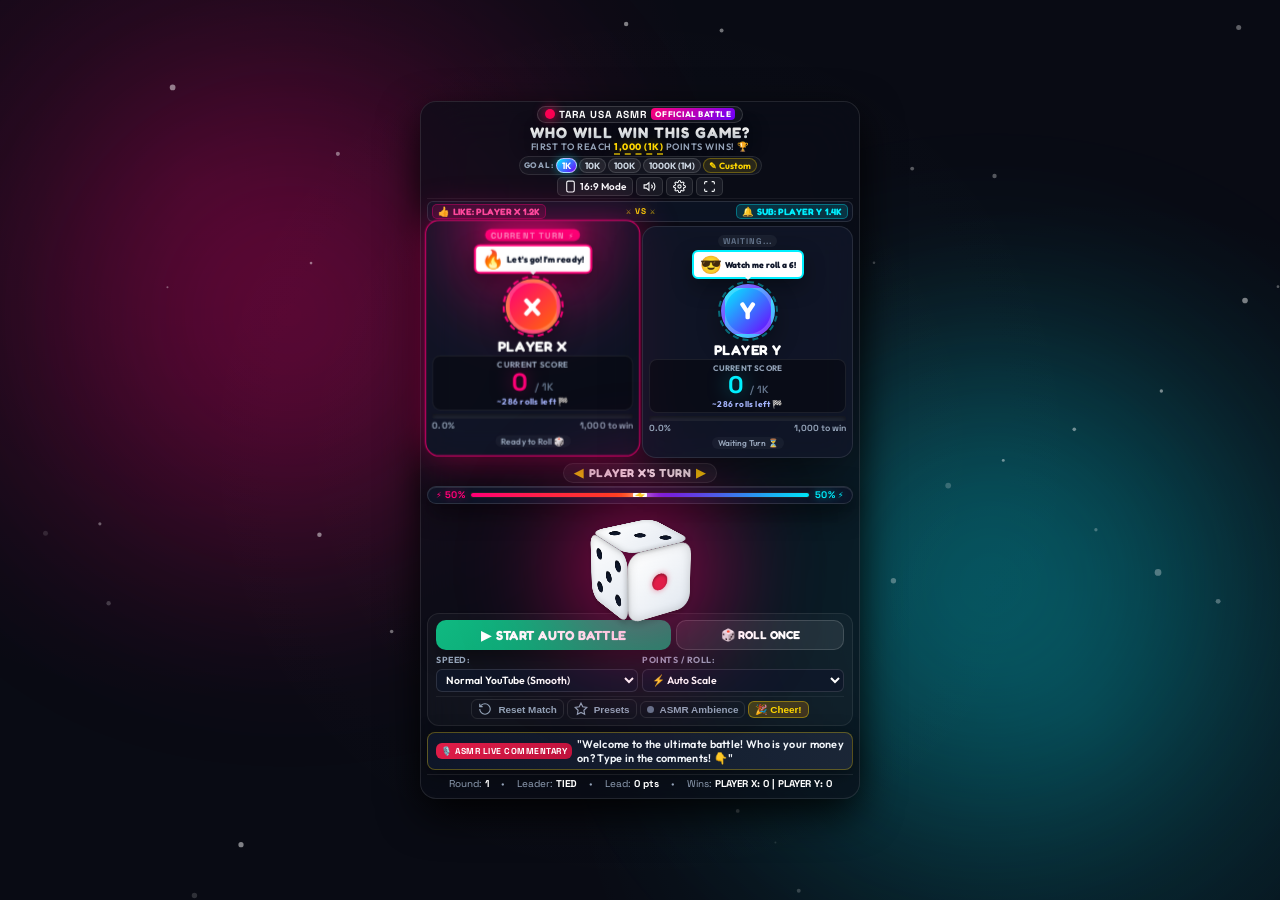
==== index.html @ 81ecf309 "Add customizable target score system: 1K, 10K, 100K, 1000K (1M) quick presets, custom input with k/m" ====
<!DOCTYPE html>
<html lang="en">
<head>
  <meta charset="UTF-8">
  <meta name="viewport" content="width=device-width, initial-scale=1.0">
  <title>Who Will Win This Game? | Tara USA ASMR Dice Battle</title>
  <link rel="preconnect" href="https://fonts.googleapis.com">
  <link rel="preconnect" href="https://fonts.gstatic.com" crossorigin>
  <link href="https://fonts.googleapis.com/css2?family=Fredoka:wght@600;700&family=Outfit:wght@400;600;800;900&family=Space+Grotesk:wght@500;700&display=swap" rel="stylesheet">
  <link rel="stylesheet" href="style.css?v=9">
</head>
<body>
  <!-- Ambient glow backdrop -->
  <div class="ambient-glow glow-x"></div>
  <div class="ambient-glow glow-y"></div>
  <div class="particle-canvas-container">
    <canvas id="particleCanvas"></canvas>
  </div>

  <div class="game-wrapper shorts-mode" id="gameWrapper">
    <!-- Top Bar: Channel Branding & Video Controls -->
    <header class="game-header">
      <div class="branding-badge" id="brandingBadge">
        <span class="pulse-dot"></span>
        <span class="badge-text" contenteditable="true" spellcheck="false" title="Click to edit channel name">TARA USA ASMR</span>
        <span class="badge-sub">OFFICIAL BATTLE</span>
      </div>

      <!-- Editable Game Title -->
      <div class="title-container">
        <h1 class="game-title" id="gameTitle" contenteditable="true" spellcheck="false" title="Click to edit title">
          WHO WILL WIN THIS GAME?
        </h1>
        <div class="title-sub">
          FIRST TO REACH <span id="targetDisplay" class="target-display-editable" title="Click to customize target score">1,000 (1K)</span> POINTS WINS! 🏆
        </div>

        <!-- Quick Goal Presets Bar (1K, 10K, 100K, 1000K, Custom) -->
        <div class="target-preset-strip" id="targetPresetStrip">
          <span class="preset-strip-label">GOAL:</span>
          <button type="button" class="target-chip active" data-target="1000">1K</button>
          <button type="button" class="target-chip" data-target="10000">10K</button>
          <button type="button" class="target-chip" data-target="100000">100K</button>
          <button type="button" class="target-chip" data-target="1000000">1000K (1M)</button>
          <button type="button" class="target-chip custom-chip" id="btnCustomTarget" title="Enter any custom target score">✎ Custom</button>
        </div>
      </div>

      <!-- Quick Action Toolbar (OBS / Recording friendly) -->
      <div class="top-actions">
        <button class="icon-btn" id="btnLayoutToggle" title="Toggle 16:9 Landscape / 9:16 Shorts Mode">
          <svg width="20" height="20" viewBox="0 0 24 24" fill="none" stroke="currentColor" stroke-width="2">
            <rect x="5" y="2" width="14" height="20" rx="3"></rect>
            <path d="M12 18h.01"></path>
          </svg>
          <span class="btn-text">16:9 Mode</span>
        </button>
        <button class="icon-btn" id="btnSoundToggle" title="Toggle Sound FX">
          <svg id="soundIcon" width="20" height="20" viewBox="0 0 24 24" fill="none" stroke="currentColor" stroke-width="2">
            <polygon points="11 5 6 9 2 9 2 15 6 15 11 19 11 5"></polygon>
            <path d="M19.07 4.93a10 10 0 0 1 0 14.14M15.54 8.46a5 5 0 0 1 0 7.07"></path>
          </svg>
        </button>
        <button class="icon-btn" id="btnSettings" title="Custom Settings">
          <svg width="20" height="20" viewBox="0 0 24 24" fill="none" stroke="currentColor" stroke-width="2">
            <circle cx="12" cy="12" r="3"></circle>
            <path d="M19.4 15a1.65 1.65 0 0 0 .33 1.82l.06.06a2 2 0 0 1 0 2.83 2 2 0 0 1-2.83 0l-.06-.06a1.65 1.65 0 0 0-1.82-.33 1.65 1.65 0 0 0-1 1.51V21a2 2 0 0 1-2 2 2 2 0 0 1-2-2v-.09A1.65 1.65 0 0 0 9 19.4a1.65 1.65 0 0 0-1.82.33l-.06.06a2 2 0 0 1-2.83 0 2 2 0 0 1 0-2.83l.06-.06a1.65 1.65 0 0 0 .33-1.82 1.65 1.65 0 0 0-1.51-1H3a2 2 0 0 1-2-2 2 2 0 0 1 2-2h.09A1.65 1.65 0 0 0 4.6 9a1.65 1.65 0 0 0-.33-1.82l-.06-.06a2 2 0 0 1 0-2.83 2 2 0 0 1 2.83 0l.06.06a1.65 1.65 0 0 0 1.82.33H9a1.65 1.65 0 0 0 1-1.51V3a2 2 0 0 1 2-2 2 2 0 0 1 2 2v.09a1.65 1.65 0 0 0 1 1.51 1.65 1.65 0 0 0 1.82-.33l.06-.06a2 2 0 0 1 2.83 0 2 2 0 0 1 0 2.83l-.06.06a1.65 1.65 0 0 0-.33 1.82V9a1.65 1.65 0 0 0 1.51 1H21a2 2 0 0 1 2 2 2 2 0 0 1-2 2h-.09a1.65 1.65 0 0 0-1.51 1z"></path>
          </svg>
        </button>
        <button class="icon-btn" id="btnFullscreen" title="Fullscreen for Clean Recording">
          <svg width="20" height="20" viewBox="0 0 24 24" fill="none" stroke="currentColor" stroke-width="2">
            <path d="M8 3H5a2 2 0 0 0-2 2v3m18 0V5a2 2 0 0 0-2-2h-3m0 18h3a2 2 0 0 0 2-2v-3M3 16v3a2 2 0 0 0 2 2h3"></path>
          </svg>
        </button>
      </div>
    </header>

    <!-- YouTube Viewer Vote & Engagement Banner -->
    <div class="youtube-engagement-banner">
      <div class="team-vote team-x-vote" id="voteBtnX" title="Cheer for Player X!">
        <span class="vote-icon">👍</span>
        <span class="vote-text">LIKE: <strong id="voteNameX">TEAM X</strong></span>
        <span class="vote-count" id="voteCountX">1.2K</span>
      </div>
      <div class="vote-divider">⚔️ VS ⚔️</div>
      <div class="team-vote team-y-vote" id="voteBtnY" title="Cheer for Player Y!">
        <span class="vote-icon">🔔</span>
        <span class="vote-text">SUB: <strong id="voteNameY">TEAM Y</strong></span>
        <span class="vote-count" id="voteCountY">1.4K</span>
      </div>
    </div>

    <!-- Floating Livestream Reaction Container -->
    <div class="floating-reactions-container" id="reactionsContainer"></div>

    <!-- Main Battle Arena -->
    <main class="arena-container">
      
      <!-- PLAYER X CARD -->
      <section class="player-card player-x active-turn" id="cardX">
        <div class="turn-spotlight"></div>
        <div class="leader-crown-badge" id="crownBadgeX">👑 IN LEAD</div>
        <div class="turn-tag" id="tagX">CURRENT TURN ⚡</div>

        <!-- Combo Streak & Rage Aura -->
        <div class="rage-aura" id="rageAuraX"></div>
        <div class="combo-badge" id="comboBadgeX">COMBO x2 🔥</div>
        <div class="combat-hit-popup" id="hitPopupX">💥 CRITICAL!</div>

        <!-- Animatic Reaction Speech Bubble -->
        <div class="speech-bubble bubble-x" id="bubbleX">
          <span class="bubble-emoji" id="bubbleEmojiX">🔥</span>
          <span class="bubble-text" id="bubbleTextX">Let's go! I'm ready!</span>
        </div>

        <!-- Avatar with Photo Upload -->
        <div class="avatar-wrapper">
          <div class="avatar-ring"></div>
          <img class="player-photo" id="photoX" src="" alt="Player X" />
          <div class="avatar-fallback" id="fallbackX">X</div>
          <label class="photo-upload-overlay" for="uploadInputX" title="Upload Custom Photo for Player X">
            <svg width="20" height="20" viewBox="0 0 24 24" fill="none" stroke="currentColor" stroke-width="2">
              <path d="M23 19a2 2 0 0 1-2 2H3a2 2 0 0 1-2-2V8a2 2 0 0 1 2-2h4l2-3h6l2 3h4a2 2 0 0 1 2 2z"></path>
              <circle cx="12" cy="13" r="4"></circle>
            </svg>
            <span>Photo</span>
          </label>
          <input type="file" id="uploadInputX" accept="image/*" class="sr-only">
        </div>

        <!-- Editable Player Name -->
        <div class="name-container">
          <h2 class="player-name" id="nameX" contenteditable="true" spellcheck="false" title="Click to rename Player X">
            PLAYER X
          </h2>
          <span class="edit-hint">✎ edit</span>
        </div>

        <!-- Scorecard Display -->
        <div class="score-display-box">
          <div class="score-label">CURRENT SCORE</div>
          <div class="score-number-wrap">
            <span class="score-val" id="scoreX">0</span>
            <span class="score-max">/ <span class="max-display">1000</span></span>
          </div>
          <div class="recent-gain" id="gainX">+0</div>
          <div class="rolls-est-badge" id="rollsEstX">~286 rolls to win 🏁</div>
        </div>

        <!-- Progress Bar toward 1000 -->
        <div class="progress-container">
          <div class="progress-bar-track">
            <div class="progress-bar-fill fill-x" id="progressFillX" style="width: 0%"></div>
          </div>
          <div class="progress-meta">
            <span id="percentX">0.0%</span>
            <span id="remainX">1000 to win</span>
          </div>
        </div>

        <div class="player-status-badge" id="statusBadgeX">Ready to Roll 🎲</div>
      </section>

      <!-- CENTER ARENA: 3D DICE & AUTO CONTROLS -->
      <section class="center-arena">
        <!-- VS Banner -->
        <div class="vs-badge">
          <span class="vs-text">VS</span>
        </div>

        <!-- Turn Announcer -->
        <div class="turn-announcer" id="turnAnnouncer">
          <span class="turn-arrow left">◀</span>
          <span class="turn-text" id="turnText">PLAYER X'S TURN</span>
          <span class="turn-arrow right">▶</span>
        </div>

        <!-- ENERGY BEAM CLASH (DRAGON BALL STYLE TUG OF WAR) -->
        <div class="beam-clash-container" id="beamClashContainer" title="Energy Beam Clash: Dominance shifts with score lead!">
          <div class="beam-player-label label-x" id="beamLabelX">⚡ 50%</div>
          <div class="beam-track">
            <div class="beam-fill beam-fill-x" id="beamFillX" style="width: 50%"></div>
            <div class="beam-spark-clash" id="beamSparkClash" style="left: 50%">
              <span class="clash-icon">⚡</span>
            </div>
            <div class="beam-fill beam-fill-y" id="beamFillY" style="width: 50%"></div>
          </div>
          <div class="beam-player-label label-y" id="beamLabelY">50% ⚡</div>
        </div>

        <!-- Mystery Battle Event Banner -->
        <div class="battle-event-alert" id="battleEventAlert">
          <span class="event-icon" id="eventIcon">⚡</span>
          <span class="event-text" id="eventText">BATTLE EVENT READY!</span>
        </div>

        <!-- Laser Blast Combat Projectile -->
        <div class="attack-laser-projectile" id="attackLaser"></div>

        <!-- 3D DICE SCENE -->
        <div class="dice-stage">
          <div class="dice-glow" id="diceGlow"></div>
          <div class="dice-platform"></div>
          <div class="landing-shockwave" id="landingShockwave"></div>
          
          <div class="dice-scene" id="diceScene">
            <div class="dice-cube" id="diceCube">
              <!-- Face 1 -->
              <div class="dice-face face-1">
                <span class="pip pip-center"></span>
              </div>
              <!-- Face 2 -->
              <div class="dice-face face-2">
                <span class="pip pip-top-left"></span>
                <span class="pip pip-bottom-right"></span>
              </div>
              <!-- Face 3 -->
              <div class="dice-face face-3">
                <span class="pip pip-top-left"></span>
                <span class="pip pip-center"></span>
                <span class="pip pip-bottom-right"></span>
              </div>
              <!-- Face 4 -->
              <div class="dice-face face-4">
                <span class="pip pip-top-left"></span>
                <span class="pip pip-top-right"></span>
                <span class="pip pip-bottom-left"></span>
                <span class="pip pip-bottom-right"></span>
              </div>
              <!-- Face 5 -->
              <div class="dice-face face-5">
                <span class="pip pip-top-left"></span>
                <span class="pip pip-top-right"></span>
                <span class="pip pip-center"></span>
                <span class="pip pip-bottom-left"></span>
                <span class="pip pip-bottom-right"></span>
              </div>
              <!-- Face 6 -->
              <div class="dice-face face-6">
                <span class="pip pip-top-left"></span>
                <span class="pip pip-top-right"></span>
                <span class="pip pip-mid-left"></span>
                <span class="pip pip-mid-right"></span>
                <span class="pip pip-bottom-left"></span>
                <span class="pip pip-bottom-right"></span>
              </div>
            </div>
          </div>

          <!-- Roll Result Popup Badge -->
          <div class="roll-result-badge" id="rollResultBadge">
            <span class="badge-prefix">ROLLED</span>
            <span class="badge-num" id="badgeNum">6</span>
          </div>
        </div>

        <!-- Battle Controls for Auto Rotate & YouTube Streaming -->
        <div class="controls-panel">
          <div class="primary-controls">
            <button class="cta-btn btn-auto" id="btnAutoPlay">
              <span class="btn-icon" id="playIcon">▶</span>
              <span class="btn-label" id="playLabel">START AUTO BATTLE</span>
            </button>
            <button class="secondary-btn" id="btnRollOnce" title="Roll Dice Once Manually">
              🎲 ROLL ONCE
            </button>
          </div>

          <!-- Speed & Dice Mode Selector -->
          <div class="control-row">
            <div class="speed-control">
              <label for="speedSelect">Speed:</label>
              <select id="speedSelect" class="styled-select">
                <option value="1600">Relaxed ASMR (Slow)</option>
                <option value="900" selected>Normal YouTube (Smooth)</option>
                <option value="450">Fast Race (Quick)</option>
                <option value="150">Ultra Fast (Speedrun)</option>
              </select>
            </div>

            <div class="dice-mode-control">
              <label for="diceMultiplier">Points / Roll:</label>
              <select id="diceMultiplier" class="styled-select" title="Multiplier applied to each dice roll">
                <option value="auto" selected>⚡ Auto Scale</option>
                <option value="1">1x (1 to 6 pts)</option>
                <option value="10">10x (10 to 60 pts)</option>
                <option value="100">100x (100 to 600 pts)</option>
                <option value="1000">1,000x (1K to 6K pts)</option>
              </select>
            </div>
          </div>

          <!-- Quick Action Buttons -->
          <div class="action-buttons-row">
            <button class="mini-btn" id="btnResetGame" title="Reset current scores with confirmation">
              <svg width="14" height="14" viewBox="0 0 24 24" fill="none" stroke="currentColor" stroke-width="2">
                <path d="M3 12a9 9 0 1 0 9-9 9.75 9.75 0 0 0-6.74 2.74L3 8"></path>
                <path d="M3 3v5h5"></path>
              </svg>
              Reset Match
            </button>
            <button class="mini-btn" id="btnPresetAvatars">
              <svg width="14" height="14" viewBox="0 0 24 24" fill="none" stroke="currentColor" stroke-width="2">
                <path d="M12 2l3.09 6.26L22 9.27l-5 4.87 1.18 6.88L12 17.77l-6.18 3.25L7 14.14 2 9.27l6.91-1.01L12 2z"></path>
              </svg>
              Presets
            </button>
            <button class="mini-btn" id="btnAsmrAudio">
              <span id="asmrStateDot" class="mini-dot"></span>
              ASMR Ambience
            </button>
            <button class="mini-btn cheer-btn" id="btnCheer" title="Send Crowd Cheer Animation">
              🎉 Cheer!
            </button>
          </div>
        </div>

      </section>

      <!-- PLAYER Y CARD -->
      <section class="player-card player-y" id="cardY">
        <div class="turn-spotlight"></div>
        <div class="leader-crown-badge" id="crownBadgeY">👑 IN LEAD</div>
        <div class="turn-tag" id="tagY">WAITING...</div>

        <!-- Combo Streak & Rage Aura -->
        <div class="rage-aura" id="rageAuraY"></div>
        <div class="combo-badge" id="comboBadgeY">COMBO x2 🔥</div>
        <div class="combat-hit-popup" id="hitPopupY">💥 CRITICAL!</div>

        <!-- Animatic Reaction Speech Bubble -->
        <div class="speech-bubble bubble-y" id="bubbleY">
          <span class="bubble-emoji" id="bubbleEmojiY">😎</span>
          <span class="bubble-text" id="bubbleTextY">Watch me roll a 6!</span>
        </div>

        <!-- Avatar with Photo Upload -->
        <div class="avatar-wrapper">
          <div class="avatar-ring"></div>
          <img class="player-photo" id="photoY" src="" alt="Player Y" />
          <div class="avatar-fallback" id="fallbackY">Y</div>
          <label class="photo-upload-overlay" for="uploadInputY" title="Upload Custom Photo for Player Y">
            <svg width="20" height="20" viewBox="0 0 24 24" fill="none" stroke="currentColor" stroke-width="2">
              <path d="M23 19a2 2 0 0 1-2 2H3a2 2 0 0 1-2-2V8a2 2 0 0 1 2-2h4l2-3h6l2 3h4a2 2 0 0 1 2 2z"></path>
              <circle cx="12" cy="13" r="4"></circle>
            </svg>
            <span>Photo</span>
          </label>
          <input type="file" id="uploadInputY" accept="image/*" class="sr-only">
        </div>

        <!-- Editable Player Name -->
        <div class="name-container">
          <h2 class="player-name" id="nameY" contenteditable="true" spellcheck="false" title="Click to rename Player Y">
            PLAYER Y
          </h2>
          <span class="edit-hint">✎ edit</span>
        </div>

        <!-- Scorecard Display -->
        <div class="score-display-box">
          <div class="score-label">CURRENT SCORE</div>
          <div class="score-number-wrap">
            <span class="score-val" id="scoreY">0</span>
            <span class="score-max">/ <span class="max-display">1000</span></span>
          </div>
          <div class="recent-gain" id="gainY">+0</div>
          <div class="rolls-est-badge" id="rollsEstY">~286 rolls to win 🏁</div>
        </div>

        <!-- Progress Bar toward 1000 -->
        <div class="progress-container">
          <div class="progress-bar-track">
            <div class="progress-bar-fill fill-y" id="progressFillY" style="width: 0%"></div>
          </div>
          <div class="progress-meta">
            <span id="percentY">0.0%</span>
            <span id="remainY">1000 to win</span>
          </div>
        </div>

        <div class="player-status-badge" id="statusBadgeY">Waiting Turn ⏳</div>
      </section>

    </main>

    <!-- Live Funny Commentary Ticker -->
    <div class="commentary-ticker-bar" id="commentaryBar">
      <div class="ticker-badge">🎙️ ASMR LIVE COMMENTARY</div>
      <div class="ticker-content" id="commentaryText">
        "Welcome to the ultimate battle! Who is your money on? Type in the comments! 👇"
      </div>
    </div>

    <!-- Bottom Streamer Bar -->
    <footer class="game-footer">
      <div class="footer-stats">
        <span>Round: <strong id="roundCounter">1</strong></span>
        <span>•</span>
        <span>Leader: <strong id="leaderDisplay">Tied</strong></span>
        <span>•</span>
        <span>Lead: <strong id="leadGapDisplay">0 pts</strong></span>
        <span>•</span>
        <span>Wins: <strong id="winsDisplay">X: 0 | Y: 0</strong></span>
      </div>
      <div class="footer-hint">
        Tip: Click any title, name, or photo to customize live for your video!
      </div>
    </footer>
  </div>

  <!-- RESET CONFIRMATION MODAL -->
  <div class="modal-backdrop" id="resetConfirmModal">
    <div class="modal-card confirm-reset-card">
      <div class="modal-header">
        <h3>⚠️ Reset Current Match?</h3>
        <button class="close-x" id="btnCloseResetConfirm">&times;</button>
      </div>
      <p class="modal-intro">Are you sure you want to reset the battle? Current scores and rounds will be cleared to 0.</p>
      <div class="confirm-actions-row">
        <button class="cta-btn btn-danger-action" id="btnConfirmReset">
          🔄 Yes, Reset Match
        </button>
        <button class="secondary-btn" id="btnCancelReset">
          Cancel
        </button>
      </div>
    </div>
  </div>

  <!-- VICTORY CELEBRATION MODAL -->
  <div class="modal-backdrop" id="winModal">
    <div class="modal-card victory-card">
      <div class="crown-icon">👑</div>
      <div class="winner-label">VICTORY CHAMPION!</div>
      <div class="winner-avatar-wrap">
        <img id="winnerPhoto" class="winner-photo" src="" alt="Winner">
        <div id="winnerFallback" class="winner-fallback">W</div>
      </div>
      <h2 class="winner-name" id="winnerName">PLAYER X</h2>
      <p class="winner-desc" id="winnerDesc">Reached 1000 points first and dominated the dice battle!</p>
      
      <div class="winner-stats-grid">
        <div class="stat-pill">
          <span class="stat-label">Final Score</span>
          <span class="stat-val" id="winnerFinalScore">1002</span>
        </div>
        <div class="stat-pill">
          <span class="stat-label">Total Rolls</span>
          <span class="stat-val" id="winnerTotalRolls">182</span>
        </div>
        <div class="stat-pill">
          <span class="stat-label">Margin of Victory</span>
          <span class="stat-val" id="winnerMargin">+45</span>
        </div>
      </div>

      <div class="winner-actions">
        <button class="cta-btn rematch-btn" id="btnRematch">
          🔄 PLAY AGAIN / REMATCH
        </button>
        <button class="secondary-btn" id="btnCloseWinModal">
          Close
        </button>
      </div>
    </div>
  </div>

  <!-- SETTINGS MODAL -->
  <div class="modal-backdrop" id="settingsModal">
    <div class="modal-card settings-card">
      <div class="modal-header">
        <h3>⚙ Game & Battle Settings</h3>
        <button class="close-x" id="btnCloseSettings">&times;</button>
      </div>

      <div class="settings-form">
        <div class="form-group">
          <label for="cfgTargetScore">Target Score Goal (Points to Win):</label>
          <div class="target-quick-btn-group">
            <button type="button" class="cfg-target-quick-btn" data-val="1000">1,000 (1K)</button>
            <button type="button" class="cfg-target-quick-btn" data-val="10000">10,000 (10K)</button>
            <button type="button" class="cfg-target-quick-btn" data-val="100000">100,000 (100K)</button>
            <button type="button" class="cfg-target-quick-btn" data-val="1000000">1,000,000 (1M)</button>
          </div>
          <input type="number" id="cfgTargetScore" value="1000" min="10" max="10000000" step="50" class="styled-input" placeholder="Enter target score (e.g. 10000, 100000, 1000000)...">
        </div>

        <div class="form-group">
          <label for="cfgChannelName">YouTube Channel Branding:</label>
          <input type="text" id="cfgChannelName" value="TARA USA ASMR" class="styled-input">
        </div>

        <div class="form-group">
          <label for="cfgGameTitle">Game Title:</label>
          <input type="text" id="cfgGameTitle" value="WHO WILL WIN THIS GAME?" class="styled-input">
        </div>

        <div class="form-row">
          <div class="form-group">
            <label for="cfgNameX">Player X Name:</label>
            <input type="text" id="cfgNameX" value="PLAYER X" class="styled-input">
          </div>
          <div class="form-group">
            <label for="cfgNameY">Player Y Name:</label>
            <input type="text" id="cfgNameY" value="PLAYER Y" class="styled-input">
          </div>
        </div>

        <div class="theme-select-group">
          <label>Theme Style:</label>
          <div class="theme-buttons">
            <button class="theme-chip active" data-theme="neon">Cyber Neon</button>
            <button class="theme-chip" data-theme="gold">Luxury Gold</button>
            <button class="theme-chip" data-theme="midnight">Midnight ASMR</button>
            <button class="theme-chip" data-theme="cotton">Pastel Glow</button>
          </div>
        </div>

        <button class="cta-btn save-settings-btn" id="btnSaveSettings">
          Apply Settings
        </button>
      </div>
    </div>
  </div>

  <!-- PRESET AVATARS MODAL -->
  <div class="modal-backdrop" id="presetsModal">
    <div class="modal-card presets-card">
      <div class="modal-header">
        <h3>🎨 Select Fun Battle Presets</h3>
        <button class="close-x" id="btnClosePresets">&times;</button>
      </div>
      <p class="presets-intro">Instant popular battle pairs for YouTube videos and ASMR streams:</p>
      <div class="preset-grid" id="presetGrid">
        <!-- Injected via JavaScript -->
      </div>
    </div>
  </div>

  <script src="script.js?v=9"></script>
</body>
</html>
---- style.css ----
/* ==========================================================================
   TARA USA ASMR - WHO WILL WIN THIS GAME? (X VS Y DICE BATTLE)
   Ultra-Premium UI/UX Design System
   ========================================================================== */

:root {
  /* Default: Cyber Neon Theme */
  --bg-primary: #090b14;
  --bg-card: rgba(18, 24, 43, 0.75);
  --bg-card-border: rgba(255, 255, 255, 0.1);
  --bg-glass: rgba(255, 255, 255, 0.04);
  
  --color-x: #ff0077;
  --color-x-glow: rgba(255, 0, 119, 0.5);
  --color-x-grad: linear-gradient(135deg, #ff0077, #ff6b08);
  
  --color-y: #00f0ff;
  --color-y-glow: rgba(0, 240, 255, 0.5);
  --color-y-grad: linear-gradient(135deg, #00f0ff, #7000ff);
  
  --color-accent: #ffd700;
  --text-main: #f8fafc;
  --text-muted: #94a3b8;
  --text-dim: #64748b;
  
  --dice-size: 100px;
  --dice-half: 50px;
  --dice-bg: linear-gradient(145deg, #ffffff, #e2e8f0);
  --dice-pip: #0f172a;
  
  --font-display: 'Fredoka', 'Outfit', sans-serif;
  --font-body: 'Outfit', sans-serif;
  --font-mono: 'Space Grotesk', monospace;
  
  --shadow-lg: 0 20px 40px -15px rgba(0, 0, 0, 0.6);
  --shadow-glow-x: 0 0 40px rgba(255, 0, 119, 0.45);
  --shadow-glow-y: 0 0 40px rgba(0, 240, 255, 0.45);
  --transition-smooth: cubic-bezier(0.16, 1, 0.3, 1);
}

/* Theme: Luxury Gold */
body[data-theme="gold"] {
  --bg-primary: #0b0c10;
  --bg-card: rgba(26, 26, 36, 0.8);
  --color-x: #e5a93c;
  --color-x-glow: rgba(229, 169, 60, 0.5);
  --color-x-grad: linear-gradient(135deg, #e5a93c, #ff416c);
  --color-y: #38ef7d;
  --color-y-glow: rgba(56, 239, 125, 0.5);
  --color-y-grad: linear-gradient(135deg, #11998e, #38ef7d);
}

/* Theme: Midnight ASMR */
body[data-theme="midnight"] {
  --bg-primary: #05060a;
  --bg-card: rgba(15, 20, 32, 0.85);
  --color-x: #a855f7;
  --color-x-glow: rgba(168, 85, 247, 0.5);
  --color-x-grad: linear-gradient(135deg, #a855f7, #ec4899);
  --color-y: #3b82f6;
  --color-y-glow: rgba(59, 130, 246, 0.5);
  --color-y-grad: linear-gradient(135deg, #3b82f6, #06b6d4);
}

/* Theme: Pastel Glow */
body[data-theme="cotton"] {
  --bg-primary: #12101e;
  --bg-card: rgba(30, 26, 48, 0.8);
  --color-x: #ff758c;
  --color-x-glow: rgba(255, 117, 140, 0.5);
  --color-x-grad: linear-gradient(135deg, #ff758c, #ff7eb3);
  --color-y: #4facfe;
  --color-y-glow: rgba(79, 172, 254, 0.5);
  --color-y-grad: linear-gradient(135deg, #00f2fe, #4facfe);
}

/* Base Reset */
*, *::before, *::after {
  box-sizing: border-box;
  margin: 0;
  padding: 0;
  -webkit-font-smoothing: antialiased;
}

body {
  font-family: var(--font-body);
  background-color: var(--bg-primary);
  color: var(--text-main);
  min-height: 100vh;
  display: flex;
  align-items: center;
  justify-content: center;
  overflow-x: hidden;
  position: relative;
  background-image: 
    radial-gradient(circle at 15% 20%, rgba(255, 0, 119, 0.12) 0%, transparent 40%),
    radial-gradient(circle at 85% 80%, rgba(0, 240, 255, 0.12) 0%, transparent 40%),
    radial-gradient(circle at 50% 50%, rgba(255, 255, 255, 0.02) 0%, transparent 60%);
}

.sr-only {
  position: absolute;
  width: 1px;
  height: 1px;
  padding: 0;
  margin: -1px;
  overflow: hidden;
  clip: rect(0, 0, 0, 0);
  border: 0;
}

/* Ambient Backdrops */
.ambient-glow {
  position: fixed;
  border-radius: 50%;
  filter: blur(120px);
  pointer-events: none;
  z-index: 0;
  opacity: 0.6;
  transition: all 0.8s ease;
}

.glow-x {
  top: 10%;
  left: 5%;
  width: 450px;
  height: 450px;
  background: var(--color-x-glow);
}

.glow-y {
  bottom: 10%;
  right: 5%;
  width: 450px;
  height: 450px;
  background: var(--color-y-glow);
}

.particle-canvas-container {
  position: fixed;
  inset: 0;
  pointer-events: none;
  z-index: 1;
}

#particleCanvas {
  width: 100%;
  height: 100%;
}

/* Game Wrapper */
.game-wrapper {
  position: relative;
  z-index: 2;
  width: 100%;
  max-width: 1380px;
  min-height: 94vh;
  margin: 20px auto;
  padding: 24px 32px;
  display: flex;
  flex-direction: column;
  justify-content: space-between;
  background: rgba(10, 13, 24, 0.7);
  backdrop-filter: blur(24px);
  -webkit-backdrop-filter: blur(24px);
  border: 1px solid var(--bg-card-border);
  border-radius: 32px;
  box-shadow: 0 30px 60px -12px rgba(0, 0, 0, 0.8),
              inset 0 1px 0 rgba(255, 255, 255, 0.1);
  transition: max-width 0.5s var(--transition-smooth);
}

/* ==========================================================================
   MOBILE & SHORTS ULTRA-COMPACT UI (Fits 100% On Screen Without Scroll)
   ========================================================================== */
.game-wrapper.shorts-mode {
  max-width: 440px;
  width: 100%;
  min-height: auto;
  margin: 0 auto;
  padding: 4px 6px;
  border-radius: 16px;
  box-shadow: 0 15px 40px rgba(0, 0, 0, 0.9);
}

/* Header in Compact Mode */
.game-wrapper.shorts-mode .game-header {
  flex-direction: column;
  padding-bottom: 2px;
  gap: 2px;
  border-bottom: 1px solid rgba(255, 255, 255, 0.06);
}

.game-wrapper.shorts-mode .branding-badge {
  padding: 1px 7px;
  gap: 4px;
}

.game-wrapper.shorts-mode .badge-text {
  font-size: 0.64rem;
}

.game-wrapper.shorts-mode .badge-sub {
  font-size: 0.5rem;
  padding: 1px 4px;
}

.game-wrapper.shorts-mode .game-title {
  font-size: 0.95rem;
  line-height: 1.1;
  margin: 0;
}

.game-wrapper.shorts-mode .title-sub {
  font-size: 0.58rem;
  margin-top: 0px;
}

.game-wrapper.shorts-mode .target-preset-strip {
  gap: 2px;
  margin-top: 2px;
  padding: 1px 4px;
}

.game-wrapper.shorts-mode .preset-strip-label {
  font-size: 0.5rem;
}

.game-wrapper.shorts-mode .target-chip {
  font-size: 0.56rem;
  padding: 1px 5px;
}

.game-wrapper.shorts-mode .top-actions {
  width: 100%;
  justify-content: center;
  gap: 3px;
}

.game-wrapper.shorts-mode .icon-btn {
  padding: 2px 6px;
  font-size: 0.62rem;
  border-radius: 5px;
  gap: 3px;
}

.game-wrapper.shorts-mode .icon-btn svg {
  width: 13px;
  height: 13px;
}

/* YouTube Engagement Vote Banner in Compact Mode */
.game-wrapper.shorts-mode .youtube-engagement-banner {
  padding: 2px 4px;
  margin: 2px 0;
  border-radius: 6px;
  gap: 3px;
  flex-direction: row;
}

.game-wrapper.shorts-mode .team-vote {
  padding: 1px 5px;
  font-size: 0.58rem;
  border-radius: 5px;
  gap: 3px;
}

.game-wrapper.shorts-mode .vote-divider {
  font-size: 0.52rem;
}

/* Arena & Split Cards in Compact Mode */
.game-wrapper.shorts-mode .arena-container {
  display: grid;
  grid-template-columns: 1fr 1fr;
  grid-template-areas: 
    "cardX cardY"
    "center center";
  gap: 4px;
  margin: 2px 0;
}

.game-wrapper.shorts-mode .player-x {
  grid-area: cardX;
}

.game-wrapper.shorts-mode .player-y {
  grid-area: cardY;
}

.game-wrapper.shorts-mode .center-arena {
  grid-area: center;
  padding: 1px 0;
}

/* Compact Player Cards */
.game-wrapper.shorts-mode .player-card {
  padding: 8px 6px;
  border-radius: 14px;
  position: relative;
}

.game-wrapper.shorts-mode .leader-crown-badge {
  position: absolute;
  top: 3px;
  right: 5px;
  font-family: var(--font-display);
  font-size: 0.55rem;
  font-weight: 900;
  letter-spacing: 0.2px;
  padding: 1px 6px;
  border-radius: 6px;
  background: linear-gradient(135deg, #ffd700, #ff8800);
  color: #000;
  box-shadow: 0 0 10px rgba(255, 215, 0, 0.7);
  display: none;
  z-index: 5;
}

.game-wrapper.shorts-mode .leader-crown-badge.show {
  display: inline-flex;
  animation: crownPulse 1.8s infinite alternate ease-in-out;
}

.game-wrapper.shorts-mode .speech-bubble {
  font-size: 0.55rem;
  padding: 2px 6px;
  margin-bottom: 3px;
  border-radius: 6px;
  gap: 3px;
}

.game-wrapper.shorts-mode .speech-bubble::after {
  border-width: 3px;
  bottom: -3px;
}

.game-wrapper.shorts-mode .turn-tag {
  font-size: 0.52rem;
  padding: 1px 5px;
  margin-bottom: 3px;
}

/* Prominent 54px Avatar so photos & faces are clearly visible */
.game-wrapper.shorts-mode .avatar-wrapper {
  width: 54px;
  height: 54px;
  margin: 2px auto 4px;
}

.game-wrapper.shorts-mode .avatar-ring {
  inset: -3px;
  border-width: 2px;
}

.game-wrapper.shorts-mode .avatar-fallback {
  font-size: 1.5rem;
}

.game-wrapper.shorts-mode .photo-upload-overlay {
  font-size: 0.52rem;
  gap: 2px;
}

.game-wrapper.shorts-mode .name-container {
  margin-bottom: 2px;
}

.game-wrapper.shorts-mode .player-name {
  font-size: 0.88rem;
  padding: 0;
  line-height: 1.1;
}

.game-wrapper.shorts-mode .edit-hint {
  display: none;
}

.game-wrapper.shorts-mode .score-display-box {
  padding: 3px 5px;
  border-radius: 8px;
  margin-bottom: 3px;
}

.game-wrapper.shorts-mode .score-label {
  font-size: 0.5rem;
  margin-bottom: 0px;
  letter-spacing: 0.2px;
}

.game-wrapper.shorts-mode .score-val {
  font-size: 1.5rem;
  line-height: 1;
}

.game-wrapper.shorts-mode .score-max {
  font-size: 0.65rem;
}

.game-wrapper.shorts-mode .recent-gain {
  font-size: 0.72rem;
  top: 2px;
  right: 5px;
}

.game-wrapper.shorts-mode .rolls-est-badge {
  font-size: 0.52rem;
  font-weight: 700;
  color: #a5b4fc;
  margin-top: 2px;
  letter-spacing: 0.2px;
}

.game-wrapper.shorts-mode .progress-container {
  margin-bottom: 2px;
}

.game-wrapper.shorts-mode .progress-bar-track {
  height: 5px;
  border-radius: 3px;
}

.game-wrapper.shorts-mode .progress-meta {
  font-size: 0.55rem;
  margin-top: 1px;
}

.game-wrapper.shorts-mode .combo-badge {
  font-size: 0.52rem;
  padding: 1px 4px;
  top: 3px;
  left: 3px;
}

.game-wrapper.shorts-mode .combat-hit-popup {
  font-size: 0.92rem;
}

.game-wrapper.shorts-mode .player-status-badge {
  display: inline-block;
  font-size: 0.52rem;
  padding: 1px 6px;
  border-radius: 6px;
  margin-top: 1px;
}

/* Center Arena: Zero Empty Space & Raised 3D Dice Stage */
.game-wrapper.shorts-mode .vs-badge {
  display: none !important;
}

.game-wrapper.shorts-mode .turn-announcer {
  font-size: 0.72rem;
  padding: 2px 10px;
  margin: 0 0 2px;
  gap: 5px;
}

.game-wrapper.shorts-mode .beam-clash-container {
  padding: 2px 8px;
  margin: 1px 0 3px;
  border-radius: 10px;
  gap: 5px;
  max-width: 100%;
}

.game-wrapper.shorts-mode .beam-player-label {
  font-size: 0.6rem;
}

.game-wrapper.shorts-mode .beam-track {
  height: 6px;
}

.game-wrapper.shorts-mode .beam-spark-clash {
  width: 14px;
  height: 14px;
}

.game-wrapper.shorts-mode .battle-event-alert {
  font-size: 0.62rem;
  padding: 2px 8px;
  margin-bottom: 2px;
}

/* 3D Dice Stage: Lifted Higher Up with Landing Shockwave */
.game-wrapper.shorts-mode .dice-stage {
  width: 110px;
  height: 82px;
  margin: 1px auto 3px;
}

.game-wrapper.shorts-mode .dice-scene {
  transform: scale(0.72);
  transform-origin: center center;
}

.game-wrapper.shorts-mode .dice-platform {
  bottom: 0px;
  width: 80px;
  height: 12px;
}

.game-wrapper.shorts-mode .roll-result-badge {
  top: -2px;
  padding: 2px 8px;
  gap: 4px;
}

.game-wrapper.shorts-mode .badge-prefix {
  font-size: 0.56rem;
}

.game-wrapper.shorts-mode .badge-num {
  font-size: 0.95rem;
}

/* Controls Panel in Compact Mode */
.game-wrapper.shorts-mode .controls-panel {
  padding: 6px 8px;
  border-radius: 12px;
  gap: 4px;
  max-width: 100%;
}

.game-wrapper.shorts-mode .primary-controls {
  gap: 5px;
}

.game-wrapper.shorts-mode .cta-btn {
  font-size: 0.82rem;
  padding: 7px 10px;
  border-radius: 10px;
  gap: 5px;
}

.game-wrapper.shorts-mode .secondary-btn {
  font-size: 0.72rem;
  padding: 6px 8px;
  border-radius: 10px;
  gap: 4px;
}

.game-wrapper.shorts-mode .control-row {
  gap: 4px;
}

.game-wrapper.shorts-mode .speed-control label,
.game-wrapper.shorts-mode .dice-mode-control label {
  font-size: 0.55rem;
}

.game-wrapper.shorts-mode .styled-select {
  padding: 3px 5px;
  font-size: 0.65rem;
  border-radius: 6px;
}

.game-wrapper.shorts-mode .dice-range-pill {
  padding: 3px 5px;
  border-radius: 6px;
}

.game-wrapper.shorts-mode .dice-range-badge {
  font-size: 0.65rem;
}

.game-wrapper.shorts-mode .action-buttons-row {
  gap: 3px;
  padding-top: 2px;
  flex-wrap: wrap;
  justify-content: center;
}

.game-wrapper.shorts-mode .mini-btn {
  font-size: 0.62rem;
  padding: 2px 6px;
  border-radius: 6px;
}

/* Commentary & Footer: Fully Visible Without Cutoff */
.game-wrapper.shorts-mode .commentary-ticker-bar {
  padding: 4px 8px;
  margin: 3px 0 4px;
  border-radius: 8px;
  gap: 5px;
}

.game-wrapper.shorts-mode .ticker-badge {
  font-size: 0.54rem;
  padding: 2px 5px;
}

.game-wrapper.shorts-mode .ticker-content {
  font-size: 0.68rem;
  line-height: 1.3;
}

.game-wrapper.shorts-mode .game-footer {
  padding-top: 2px;
  padding-bottom: 4px;
  font-size: 0.62rem;
  gap: 2px;
  flex-direction: column;
  text-align: center;
}

.game-wrapper.shorts-mode .footer-hint {
  display: none;
}

/* ==========================================================================
   HEADER
   ========================================================================== */
.game-header {
  display: flex;
  align-items: center;
  justify-content: space-between;
  padding-bottom: 20px;
  border-bottom: 1px solid rgba(255, 255, 255, 0.08);
  gap: 16px;
}

/* YouTube Channel Badge */
.branding-badge {
  display: inline-flex;
  align-items: center;
  gap: 10px;
  padding: 8px 18px;
  background: rgba(255, 255, 255, 0.05);
  border: 1px solid rgba(255, 255, 255, 0.15);
  border-radius: 999px;
  cursor: pointer;
  transition: all 0.3s ease;
}

.branding-badge:hover {
  background: rgba(255, 255, 255, 0.1);
  border-color: rgba(255, 255, 255, 0.3);
  transform: translateY(-1px);
}

.pulse-dot {
  width: 10px;
  height: 10px;
  background: #ff0055;
  border-radius: 50%;
  box-shadow: 0 0 12px #ff0055;
  animation: pulse 1.6s infinite ease-in-out;
}

@keyframes pulse {
  0%, 100% { transform: scale(1); opacity: 1; }
  50% { transform: scale(1.4); opacity: 0.6; }
}

.badge-text {
  font-family: var(--font-mono);
  font-weight: 700;
  font-size: 0.95rem;
  letter-spacing: 1px;
  color: #fff;
  outline: none;
}

.badge-text:focus {
  border-bottom: 2px solid var(--color-accent);
}

.badge-sub {
  font-size: 0.65rem;
  font-weight: 800;
  padding: 2px 6px;
  border-radius: 4px;
  background: linear-gradient(135deg, #ff0077, #7000ff);
  color: #fff;
  letter-spacing: 0.5px;
}

/* Title Container */
.title-container {
  text-align: center;
  flex: 1;
}

.game-title {
  font-family: var(--font-display);
  font-size: 2.2rem;
  font-weight: 800;
  letter-spacing: 1px;
  line-height: 1.15;
  background: linear-gradient(180deg, #ffffff 30%, #cbd5e1 100%);
  -webkit-background-clip: text;
  -webkit-text-fill-color: transparent;
  text-shadow: 0 4px 20px rgba(0, 0, 0, 0.5);
  cursor: text;
  outline: none;
  transition: all 0.3s;
}

.game-title:focus {
  background: #fff;
  -webkit-text-fill-color: #fff;
  box-shadow: 0 0 0 2px var(--color-accent);
  border-radius: 6px;
}

.title-sub {
  margin-top: 6px;
  font-size: 0.95rem;
  font-weight: 600;
  color: var(--text-muted);
  letter-spacing: 0.5px;
}

.title-sub span {
  color: var(--color-accent);
  font-weight: 800;
  text-shadow: 0 0 10px rgba(255, 215, 0, 0.4);
}

.target-display-editable {
  cursor: pointer;
  border-bottom: 2px dashed rgba(255, 215, 0, 0.6);
  padding-bottom: 1px;
  transition: all 0.2s ease;
}

.target-display-editable:hover {
  color: #fff;
  border-bottom-color: var(--color-accent);
  text-shadow: 0 0 14px rgba(255, 215, 0, 0.8);
}

/* Quick Target Preset Strip */
.target-preset-strip {
  display: inline-flex;
  align-items: center;
  justify-content: center;
  gap: 5px;
  margin-top: 8px;
  padding: 3px 8px;
  background: rgba(255, 255, 255, 0.04);
  border: 1px solid rgba(255, 255, 255, 0.1);
  border-radius: 999px;
  backdrop-filter: blur(8px);
}

.preset-strip-label {
  font-size: 0.68rem;
  font-weight: 800;
  letter-spacing: 0.8px;
  color: var(--text-muted);
  text-transform: uppercase;
}

.target-chip {
  background: rgba(255, 255, 255, 0.07);
  border: 1px solid rgba(255, 255, 255, 0.14);
  color: #cbd5e1;
  font-family: var(--font-body);
  font-size: 0.72rem;
  font-weight: 700;
  padding: 2px 8px;
  border-radius: 999px;
  cursor: pointer;
  transition: all 0.2s ease;
  white-space: nowrap;
}

.target-chip:hover {
  background: rgba(255, 255, 255, 0.16);
  color: #fff;
  border-color: rgba(255, 255, 255, 0.35);
  transform: translateY(-1px);
}

.target-chip.active {
  background: linear-gradient(135deg, #00f0ff, #7000ff);
  color: #fff;
  border-color: rgba(255, 255, 255, 0.6);
  box-shadow: 0 0 10px rgba(0, 240, 255, 0.4);
}

.target-chip.custom-chip {
  background: rgba(255, 215, 0, 0.1);
  border-color: rgba(255, 215, 0, 0.3);
  color: #ffd700;
}

.target-chip.custom-chip.active {
  background: linear-gradient(135deg, #ffb703, #fb8500);
  color: #0b0f19;
  font-weight: 800;
  border-color: #ffe066;
  box-shadow: 0 0 10px rgba(255, 183, 3, 0.5);
}

.target-quick-btn-group {
  display: flex;
  gap: 6px;
  margin-bottom: 8px;
  flex-wrap: wrap;
}

.cfg-target-quick-btn {
  background: rgba(255, 255, 255, 0.08);
  border: 1px solid rgba(255, 255, 255, 0.15);
  color: #cbd5e1;
  font-size: 0.74rem;
  font-weight: 700;
  padding: 4px 10px;
  border-radius: 8px;
  cursor: pointer;
  transition: all 0.2s ease;
}

.cfg-target-quick-btn:hover,
.cfg-target-quick-btn.active {
  background: rgba(0, 240, 255, 0.2);
  border-color: var(--color-accent);
  color: #fff;
}

/* Top Action Buttons */
.top-actions {
  display: flex;
  align-items: center;
  gap: 10px;
}

.icon-btn {
  display: inline-flex;
  align-items: center;
  gap: 8px;
  padding: 10px 14px;
  background: rgba(255, 255, 255, 0.06);
  border: 1px solid rgba(255, 255, 255, 0.12);
  border-radius: 12px;
  color: var(--text-main);
  font-family: var(--font-body);
  font-size: 0.85rem;
  font-weight: 600;
  cursor: pointer;
  transition: all 0.25s ease;
}

.icon-btn:hover {
  background: rgba(255, 255, 255, 0.14);
  border-color: rgba(255, 255, 255, 0.25);
  transform: translateY(-2px);
}

.icon-btn:active {
  transform: translateY(0);
}

/* ==========================================================================
   MAIN ARENA LAYOUT
   ========================================================================== */
.arena-container {
  display: grid;
  grid-template-columns: 1fr 1.25fr 1fr;
  align-items: center;
  gap: 24px;
  margin: 24px 0;
}

/* PLAYER CARDS */
.player-card {
  position: relative;
  background: var(--bg-card);
  border: 1.5px solid var(--bg-card-border);
  border-radius: 28px;
  padding: 28px 24px;
  display: flex;
  flex-direction: column;
  align-items: center;
  text-align: center;
  box-shadow: var(--shadow-lg);
  backdrop-filter: blur(16px);
  transition: all 0.45s var(--transition-smooth);
  overflow: hidden;
}

.player-card.active-turn {
  transform: translateY(-4px) scale(1.02);
  border-color: rgba(255, 255, 255, 0.4);
}

.player-x.active-turn {
  box-shadow: var(--shadow-glow-x), var(--shadow-lg);
  border-color: var(--color-x);
}

.player-y.active-turn {
  box-shadow: var(--shadow-glow-y), var(--shadow-lg);
  border-color: var(--color-y);
}

.turn-spotlight {
  position: absolute;
  top: -60px;
  width: 140px;
  height: 140px;
  border-radius: 50%;
  filter: blur(40px);
  opacity: 0;
  pointer-events: none;
  transition: opacity 0.4s ease;
}

.player-x .turn-spotlight {
  background: var(--color-x);
}

.player-y .turn-spotlight {
  background: var(--color-y);
}

.player-card.active-turn .turn-spotlight {
  opacity: 0.6;
}

/* Turn Tag */
.turn-tag {
  font-family: var(--font-mono);
  font-size: 0.75rem;
  font-weight: 700;
  letter-spacing: 1px;
  padding: 5px 14px;
  border-radius: 999px;
  margin-bottom: 16px;
  background: rgba(255, 255, 255, 0.05);
  color: var(--text-dim);
  transition: all 0.3s;
}

.player-x.active-turn .turn-tag {
  background: var(--color-x);
  color: #fff;
  box-shadow: 0 0 16px var(--color-x-glow);
}

.player-y.active-turn .turn-tag {
  background: var(--color-y);
  color: #000;
  box-shadow: 0 0 16px var(--color-y-glow);
}

/* Avatar Wrapper */
.avatar-wrapper {
  position: relative;
  width: 120px;
  height: 120px;
  border-radius: 50%;
  margin-bottom: 16px;
  cursor: pointer;
  box-shadow: 0 10px 25px rgba(0, 0, 0, 0.4);
}

.avatar-ring {
  position: absolute;
  inset: -6px;
  border-radius: 50%;
  border: 3px dashed transparent;
  pointer-events: none;
  transition: all 0.4s ease;
}

.player-x .avatar-ring {
  border-color: var(--color-x);
  opacity: 0.4;
}

.player-y .avatar-ring {
  border-color: var(--color-y);
  opacity: 0.4;
}

.player-card.active-turn .avatar-ring {
  opacity: 1;
  animation: rotateSlow 8s linear infinite;
}

@keyframes rotateSlow {
  0% { transform: rotate(0deg); }
  100% { transform: rotate(360deg); }
}

.player-photo {
  width: 100%;
  height: 100%;
  border-radius: 50%;
  object-fit: cover;
  border: 4px solid #fff;
  display: none;
}

.avatar-fallback {
  width: 100%;
  height: 100%;
  border-radius: 50%;
  display: flex;
  align-items: center;
  justify-content: center;
  font-family: var(--font-display);
  font-size: 3rem;
  font-weight: 800;
  color: #fff;
  border: 4px solid rgba(255, 255, 255, 0.2);
}

.player-x .avatar-fallback {
  background: var(--color-x-grad);
}

.player-y .avatar-fallback {
  background: var(--color-y-grad);
}

/* Photo Upload Overlay */
.photo-upload-overlay {
  position: absolute;
  inset: 0;
  border-radius: 50%;
  background: rgba(0, 0, 0, 0.7);
  display: flex;
  flex-direction: column;
  align-items: center;
  justify-content: center;
  gap: 4px;
  color: #fff;
  font-size: 0.7rem;
  font-weight: 600;
  opacity: 0;
  cursor: pointer;
  transition: opacity 0.25s ease;
  backdrop-filter: blur(2px);
}

.avatar-wrapper:hover .photo-upload-overlay {
  opacity: 1;
}

/* Player Name */
.name-container {
  margin-bottom: 20px;
  position: relative;
}

.player-name {
  font-family: var(--font-display);
  font-size: 1.8rem;
  font-weight: 700;
  letter-spacing: 0.5px;
  color: #fff;
  outline: none;
  cursor: text;
  transition: all 0.2s;
  padding: 2px 8px;
  border-radius: 8px;
}

.player-name:focus {
  background: rgba(255, 255, 255, 0.1);
  box-shadow: 0 0 0 2px var(--color-accent);
}

.edit-hint {
  display: block;
  font-size: 0.65rem;
  color: var(--text-dim);
  margin-top: 2px;
  opacity: 0.7;
}

/* Scorecard Box */
.score-display-box {
  width: 100%;
  background: rgba(0, 0, 0, 0.35);
  border: 1px solid rgba(255, 255, 255, 0.08);
  border-radius: 20px;
  padding: 16px 20px;
  margin-bottom: 18px;
  position: relative;
  overflow: hidden;
}

.score-label {
  font-size: 0.75rem;
  font-weight: 700;
  letter-spacing: 1px;
  color: var(--text-muted);
  margin-bottom: 6px;
}

.score-number-wrap {
  display: flex;
  align-items: baseline;
  justify-content: center;
  gap: 6px;
}

.score-val {
  font-family: var(--font-mono);
  font-size: 3.2rem;
  font-weight: 800;
  line-height: 1;
  transition: transform 0.2s ease;
}

.player-x .score-val {
  color: var(--color-x);
  text-shadow: 0 0 20px var(--color-x-glow);
}

.player-y .score-val {
  color: var(--color-y);
  text-shadow: 0 0 20px var(--color-y-glow);
}

.score-val.bump {
  animation: bumpScore 0.35s ease;
}

@keyframes bumpScore {
  0% { transform: scale(1); }
  50% { transform: scale(1.22); }
  100% { transform: scale(1); }
}

.score-max {
  font-family: var(--font-mono);
  font-size: 1.1rem;
  color: var(--text-dim);
  font-weight: 600;
}

.recent-gain {
  position: absolute;
  top: 14px;
  right: 18px;
  font-family: var(--font-mono);
  font-size: 1.1rem;
  font-weight: 800;
  color: var(--color-accent);
  opacity: 0;
  transform: translateY(6px);
  transition: all 0.4s cubic-bezier(0.18, 0.89, 0.32, 1.28);
}

.recent-gain.show {
  opacity: 1;
  transform: translateY(0);
}

/* Progress Container */
.progress-container {
  width: 100%;
  margin-bottom: 18px;
}

.progress-bar-track {
  width: 100%;
  height: 16px;
  background: rgba(255, 255, 255, 0.08);
  border-radius: 999px;
  overflow: hidden;
  position: relative;
  box-shadow: inset 0 2px 4px rgba(0, 0, 0, 0.5);
  padding: 2px;
}

.progress-bar-fill {
  height: 100%;
  border-radius: 999px;
  transition: width 0.45s cubic-bezier(0.2, 0.8, 0.2, 1);
  position: relative;
}

.fill-x {
  background: var(--color-x-grad);
  box-shadow: 0 0 12px var(--color-x);
}

.fill-y {
  background: var(--color-y-grad);
  box-shadow: 0 0 12px var(--color-y);
}

.progress-meta {
  display: flex;
  justify-content: space-between;
  margin-top: 8px;
  font-family: var(--font-mono);
  font-size: 0.75rem;
  font-weight: 700;
  color: var(--text-muted);
}

.player-status-badge {
  font-size: 0.8rem;
  font-weight: 600;
  padding: 6px 14px;
  border-radius: 8px;
  background: rgba(255, 255, 255, 0.04);
  color: var(--text-muted);
}

/* ==========================================================================
   CENTER ARENA (DICE & CONTROLS)
   ========================================================================== */
.center-arena {
  display: flex;
  flex-direction: column;
  align-items: center;
  justify-content: center;
  padding: 10px 0;
}

.vs-badge {
  position: relative;
  margin-bottom: 12px;
}

.vs-text {
  font-family: var(--font-display);
  font-size: 1.8rem;
  font-weight: 900;
  letter-spacing: 2px;
  padding: 6px 18px;
  border-radius: 12px;
  background: linear-gradient(135deg, #2a2c42, #161726);
  border: 1px solid rgba(255, 255, 255, 0.15);
  box-shadow: 0 8px 16px rgba(0, 0, 0, 0.4);
  color: #fff;
  display: inline-block;
}

.turn-announcer {
  display: flex;
  align-items: center;
  gap: 12px;
  font-family: var(--font-display);
  font-size: 1.15rem;
  font-weight: 800;
  letter-spacing: 0.5px;
  margin-bottom: 24px;
  padding: 8px 20px;
  border-radius: 999px;
  background: rgba(255, 255, 255, 0.06);
  border: 1px solid rgba(255, 255, 255, 0.1);
  color: #fff;
  transition: all 0.3s;
}

.turn-arrow {
  color: var(--color-accent);
  animation: bounceArrow 1.2s infinite ease-in-out;
}

@keyframes bounceArrow {
  0%, 100% { transform: translateX(0); }
  50% { transform: translateX(3px); }
}

/* 3D DICE STAGE */
.dice-stage {
  position: relative;
  width: 240px;
  height: 220px;
  display: flex;
  align-items: center;
  justify-content: center;
  perspective: 1000px;
  margin-bottom: 24px;
}

.dice-glow {
  position: absolute;
  width: 160px;
  height: 160px;
  border-radius: 50%;
  filter: blur(50px);
  background: rgba(255, 255, 255, 0.15);
  pointer-events: none;
  transition: background 0.4s ease;
}

.dice-glow.glow-turn-x {
  background: var(--color-x-glow);
}

.dice-glow.glow-turn-y {
  background: var(--color-y-glow);
}

.dice-platform {
  position: absolute;
  bottom: 20px;
  width: 140px;
  height: 36px;
  border-radius: 50%;
  background: radial-gradient(ellipse at center, rgba(0, 0, 0, 0.6) 0%, transparent 70%);
  filter: blur(6px);
  pointer-events: none;
}

.dice-scene {
  width: var(--dice-size);
  height: var(--dice-size);
  position: relative;
  transform-style: preserve-3d;
}

/* Real 3D Cube */
.dice-cube {
  width: 100%;
  height: 100%;
  position: absolute;
  transform-style: preserve-3d;
  transform: rotateX(-24deg) rotateY(32deg);
  transition: transform 0.65s cubic-bezier(0.18, 0.89, 0.32, 1.28);
}

.dice-cube.rolling {
  animation: diceRollPhysics 0.65s ease-out;
}

@keyframes diceRollPhysics {
  0% {
    transform: translateY(-80px) rotateX(0deg) rotateY(0deg) rotateZ(0deg) scale(1.15);
  }
  30% {
    transform: translateY(10px) rotateX(720deg) rotateY(450deg) rotateZ(360deg) scale(0.95);
  }
  60% {
    transform: translateY(-30px) rotateX(1080deg) rotateY(720deg) rotateZ(540deg) scale(1.05);
  }
  85% {
    transform: translateY(5px) rotateX(1260deg) rotateY(900deg) rotateZ(720deg) scale(0.98);
  }
  100% {
    transform: translateY(0px) rotateX(1440deg) rotateY(1080deg) rotateZ(900deg) scale(1);
  }
}

.dice-face {
  position: absolute;
  width: var(--dice-size);
  height: var(--dice-size);
  background: var(--dice-bg);
  border: 1px solid rgba(0, 0, 0, 0.15);
  border-radius: 20px;
  box-shadow: inset 0 0 16px rgba(0, 0, 0, 0.15),
              0 4px 12px rgba(0, 0, 0, 0.2);
  display: grid;
  grid-template-columns: repeat(3, 1fr);
  grid-template-rows: repeat(3, 1fr);
  padding: 12px;
  backface-visibility: hidden;
}

/* 3D Dice Face Orientations */
.face-1 { transform: rotateY(0deg) translateZ(var(--dice-half)); }
.face-6 { transform: rotateY(180deg) translateZ(var(--dice-half)); }
.face-2 { transform: rotateY(90deg) translateZ(var(--dice-half)); }
.face-5 { transform: rotateY(-90deg) translateZ(var(--dice-half)); }
.face-3 { transform: rotateX(90deg) translateZ(var(--dice-half)); }
.face-4 { transform: rotateX(-90deg) translateZ(var(--dice-half)); }

/* Dice Pips */
.pip {
  width: 16px;
  height: 16px;
  background: var(--dice-pip);
  border-radius: 50%;
  box-shadow: inset 0 2px 4px rgba(0, 0, 0, 0.6),
              0 1px 1px rgba(255, 255, 255, 0.4);
  align-self: center;
  justify-self: center;
}

.pip-center { grid-column: 2; grid-row: 2; }
.pip-top-left { grid-column: 1; grid-row: 1; }
.pip-top-right { grid-column: 3; grid-row: 1; }
.pip-mid-left { grid-column: 1; grid-row: 2; }
.pip-mid-right { grid-column: 3; grid-row: 2; }
.pip-bottom-left { grid-column: 1; grid-row: 3; }
.pip-bottom-right { grid-column: 3; grid-row: 3; }

/* Face 1 Big Red Pip */
.face-1 .pip-center {
  width: 24px;
  height: 24px;
  background: #e11d48;
  box-shadow: inset 0 2px 4px rgba(0, 0, 0, 0.4),
              0 0 10px rgba(225, 29, 72, 0.5);
}

/* Roll Result Popup Badge */
.roll-result-badge {
  position: absolute;
  top: 10px;
  background: linear-gradient(135deg, #1e293b, #0f172a);
  border: 1px solid rgba(255, 255, 255, 0.2);
  border-radius: 999px;
  padding: 6px 16px;
  display: flex;
  align-items: center;
  gap: 8px;
  box-shadow: 0 10px 25px rgba(0, 0, 0, 0.5);
  opacity: 0;
  transform: translateY(10px) scale(0.9);
  transition: all 0.3s cubic-bezier(0.18, 0.89, 0.32, 1.28);
  pointer-events: none;
}

.roll-result-badge.show {
  opacity: 1;
  transform: translateY(0) scale(1);
}

.badge-prefix {
  font-size: 0.75rem;
  font-weight: 700;
  color: var(--text-muted);
}

.badge-num {
  font-family: var(--font-mono);
  font-size: 1.4rem;
  font-weight: 900;
  color: var(--color-accent);
}

/* CONTROLS PANEL */
.controls-panel {
  width: 100%;
  max-width: 440px;
  background: rgba(255, 255, 255, 0.03);
  border: 1px solid rgba(255, 255, 255, 0.08);
  border-radius: 24px;
  padding: 18px 20px;
  display: flex;
  flex-direction: column;
  gap: 14px;
}

.primary-controls {
  display: grid;
  grid-template-columns: 1.4fr 1fr;
  gap: 10px;
}

.cta-btn {
  font-family: var(--font-display);
  font-size: 1.05rem;
  font-weight: 700;
  letter-spacing: 0.5px;
  padding: 14px 20px;
  border-radius: 16px;
  border: none;
  cursor: pointer;
  display: inline-flex;
  align-items: center;
  justify-content: center;
  gap: 10px;
  transition: all 0.25s ease;
  box-shadow: 0 10px 20px -5px rgba(0, 0, 0, 0.5);
}

.btn-auto {
  background: linear-gradient(135deg, #10b981, #059669);
  color: #fff;
}

.btn-auto.active {
  background: linear-gradient(135deg, #ef4444, #dc2626);
}

.btn-auto:hover {
  transform: translateY(-2px);
  box-shadow: 0 14px 24px -5px rgba(16, 185, 129, 0.4);
}

.btn-auto.active:hover {
  box-shadow: 0 14px 24px -5px rgba(239, 68, 68, 0.4);
}

.secondary-btn {
  font-family: var(--font-display);
  font-size: 0.95rem;
  font-weight: 700;
  background: rgba(255, 255, 255, 0.08);
  border: 1px solid rgba(255, 255, 255, 0.15);
  border-radius: 16px;
  color: #fff;
  cursor: pointer;
  display: inline-flex;
  align-items: center;
  justify-content: center;
  gap: 8px;
  transition: all 0.25s ease;
}

.secondary-btn:hover {
  background: rgba(255, 255, 255, 0.16);
  transform: translateY(-2px);
}

.control-row {
  display: grid;
  grid-template-columns: 1fr 1fr;
  gap: 12px;
}

.speed-control, .dice-mode-control {
  display: flex;
  flex-direction: column;
  gap: 4px;
}

.speed-control label, .dice-mode-control label {
  font-size: 0.7rem;
  font-weight: 700;
  color: var(--text-muted);
  text-transform: uppercase;
  letter-spacing: 0.5px;
}

.dice-range-pill {
  width: 100%;
  padding: 8px 12px;
  background: rgba(15, 23, 42, 0.85);
  border: 1px solid rgba(255, 215, 0, 0.3);
  border-radius: 10px;
  display: flex;
  align-items: center;
  justify-content: center;
  box-shadow: inset 0 1px 3px rgba(0, 0, 0, 0.5);
}

.dice-range-badge {
  font-family: var(--font-mono);
  font-size: 0.85rem;
  font-weight: 800;
  color: var(--color-accent);
  letter-spacing: 0.5px;
  text-shadow: 0 0 10px rgba(255, 215, 0, 0.3);
}

.styled-select {
  width: 100%;
  padding: 8px 12px;
  background: rgba(15, 23, 42, 0.8);
  border: 1px solid rgba(255, 255, 255, 0.12);
  border-radius: 10px;
  color: #fff;
  font-family: var(--font-body);
  font-size: 0.8rem;
  font-weight: 600;
  outline: none;
  cursor: pointer;
  transition: border-color 0.2s;
}

.styled-select:focus {
  border-color: var(--color-accent);
}

.action-buttons-row {
  display: flex;
  align-items: center;
  justify-content: space-between;
  gap: 8px;
  padding-top: 6px;
  border-top: 1px solid rgba(255, 255, 255, 0.06);
}

.mini-btn {
  display: inline-flex;
  align-items: center;
  gap: 6px;
  padding: 6px 10px;
  background: transparent;
  border: 1px solid rgba(255, 255, 255, 0.1);
  border-radius: 8px;
  color: var(--text-muted);
  font-size: 0.75rem;
  font-weight: 600;
  cursor: pointer;
  transition: all 0.2s;
}

.mini-btn:hover {
  background: rgba(255, 255, 255, 0.08);
  color: #fff;
}

.mini-dot {
  width: 7px;
  height: 7px;
  border-radius: 50%;
  background: var(--text-dim);
  transition: all 0.3s;
}

.mini-dot.active {
  background: #10b981;
  box-shadow: 0 0 8px #10b981;
}

/* ==========================================================================
   FOOTER
   ========================================================================== */
.game-footer {
  display: flex;
  align-items: center;
  justify-content: space-between;
  padding-top: 18px;
  border-top: 1px solid rgba(255, 255, 255, 0.08);
  font-family: var(--font-mono);
  font-size: 0.85rem;
  color: var(--text-muted);
}

.footer-stats {
  display: flex;
  align-items: center;
  gap: 12px;
}

.footer-stats strong {
  color: #fff;
}

.footer-hint {
  font-family: var(--font-body);
  font-size: 0.8rem;
  color: var(--text-dim);
}

/* ==========================================================================
   MODALS (VICTORY & SETTINGS)
   ========================================================================== */
.modal-backdrop {
  position: fixed;
  inset: 0;
  background: rgba(0, 0, 0, 0.82);
  backdrop-filter: blur(12px);
  -webkit-backdrop-filter: blur(12px);
  display: flex;
  align-items: center;
  justify-content: center;
  padding: 20px;
  z-index: 999;
  opacity: 0;
  pointer-events: none;
  transition: opacity 0.35s ease;
}

.modal-backdrop.show {
  opacity: 1;
  pointer-events: auto;
}

.modal-card {
  background: #131728;
  border: 1px solid rgba(255, 255, 255, 0.15);
  border-radius: 28px;
  padding: 32px;
  width: 100%;
  max-width: 520px;
  box-shadow: 0 30px 60px rgba(0, 0, 0, 0.8);
  transform: translateY(20px) scale(0.95);
  transition: transform 0.35s cubic-bezier(0.18, 0.89, 0.32, 1.28);
}

.modal-backdrop.show .modal-card {
  transform: translateY(0) scale(1);
}

/* Victory Modal Details */
.victory-card {
  text-align: center;
  position: relative;
  overflow: hidden;
}

.crown-icon {
  font-size: 4rem;
  margin-bottom: 8px;
  animation: crownBounce 2s infinite ease-in-out;
}

@keyframes crownBounce {
  0%, 100% { transform: translateY(0) rotate(0deg); }
  50% { transform: translateY(-8px) rotate(-4deg); }
}

.winner-label {
  font-family: var(--font-mono);
  font-size: 0.85rem;
  font-weight: 800;
  letter-spacing: 2px;
  color: var(--color-accent);
  margin-bottom: 12px;
}

.winner-avatar-wrap {
  width: 130px;
  height: 130px;
  margin: 0 auto 16px;
  position: relative;
}

.winner-photo {
  width: 100%;
  height: 100%;
  border-radius: 50%;
  object-fit: cover;
  border: 4px solid var(--color-accent);
  box-shadow: 0 0 30px rgba(255, 215, 0, 0.5);
  display: none;
}

.winner-fallback {
  width: 100%;
  height: 100%;
  border-radius: 50%;
  background: linear-gradient(135deg, #ffd700, #ff8800);
  display: flex;
  align-items: center;
  justify-content: center;
  font-family: var(--font-display);
  font-size: 3.5rem;
  font-weight: 800;
  color: #000;
  box-shadow: 0 0 30px rgba(255, 215, 0, 0.5);
}

.winner-name {
  font-family: var(--font-display);
  font-size: 2.4rem;
  font-weight: 900;
  color: #fff;
  margin-bottom: 8px;
}

.winner-desc {
  font-size: 0.95rem;
  color: var(--text-muted);
  margin-bottom: 24px;
}

.winner-stats-grid {
  display: grid;
  grid-template-columns: repeat(3, 1fr);
  gap: 12px;
  margin-bottom: 24px;
}

.stat-pill {
  background: rgba(255, 255, 255, 0.05);
  border: 1px solid rgba(255, 255, 255, 0.08);
  border-radius: 14px;
  padding: 10px;
  display: flex;
  flex-direction: column;
  gap: 4px;
}

.stat-label {
  font-size: 0.65rem;
  font-weight: 700;
  color: var(--text-dim);
  text-transform: uppercase;
}

.stat-val {
  font-family: var(--font-mono);
  font-size: 1.15rem;
  font-weight: 800;
  color: #fff;
}

.winner-actions {
  display: flex;
  gap: 12px;
  justify-content: center;
}

.rematch-btn {
  background: linear-gradient(135deg, #f59e0b, #d97706);
  color: #000;
  font-weight: 800;
}

/* Settings Form */
.modal-header {
  display: flex;
  align-items: center;
  justify-content: space-between;
  margin-bottom: 20px;
  padding-bottom: 12px;
  border-bottom: 1px solid rgba(255, 255, 255, 0.1);
}

.modal-header h3 {
  font-family: var(--font-display);
  font-size: 1.3rem;
  font-weight: 700;
}

.close-x {
  background: none;
  border: none;
  color: var(--text-muted);
  font-size: 1.6rem;
  cursor: pointer;
  line-height: 1;
}

.close-x:hover {
  color: #fff;
}

.settings-form {
  display: flex;
  flex-direction: column;
  gap: 14px;
}

.form-group {
  display: flex;
  flex-direction: column;
  gap: 6px;
}

.form-group label {
  font-size: 0.8rem;
  font-weight: 600;
  color: var(--text-muted);
}

.styled-input {
  padding: 10px 14px;
  background: rgba(255, 255, 255, 0.05);
  border: 1px solid rgba(255, 255, 255, 0.12);
  border-radius: 12px;
  color: #fff;
  font-family: var(--font-body);
  font-size: 0.95rem;
  outline: none;
}

.styled-input:focus {
  border-color: var(--color-accent);
}

.form-row {
  display: grid;
  grid-template-columns: 1fr 1fr;
  gap: 12px;
}

.theme-select-group {
  margin: 6px 0;
}

.theme-select-group label {
  display: block;
  font-size: 0.8rem;
  font-weight: 600;
  color: var(--text-muted);
  margin-bottom: 8px;
}

.theme-buttons {
  display: grid;
  grid-template-columns: repeat(2, 1fr);
  gap: 8px;
}

.theme-chip {
  padding: 8px;
  background: rgba(255, 255, 255, 0.06);
  border: 1px solid rgba(255, 255, 255, 0.1);
  border-radius: 10px;
  color: var(--text-main);
  font-size: 0.8rem;
  font-weight: 600;
  cursor: pointer;
  transition: all 0.2s;
}

.theme-chip.active {
  background: rgba(255, 255, 255, 0.18);
  border-color: var(--color-accent);
  color: var(--color-accent);
}

.save-settings-btn {
  margin-top: 8px;
  background: linear-gradient(135deg, #3b82f6, #1d4ed8);
  color: #fff;
  width: 100%;
}

/* Presets Modal Grid */
.presets-intro {
  font-size: 0.85rem;
  color: var(--text-muted);
  margin-bottom: 16px;
}

.preset-grid {
  display: grid;
  grid-template-columns: repeat(2, 1fr);
  gap: 12px;
  max-height: 380px;
  overflow-y: auto;
  padding-right: 4px;
}

.preset-item {
  background: rgba(255, 255, 255, 0.04);
  border: 1px solid rgba(255, 255, 255, 0.1);
  border-radius: 16px;
  padding: 12px;
  display: flex;
  align-items: center;
  gap: 10px;
  cursor: pointer;
  transition: all 0.2s;
}

.preset-item:hover {
  background: rgba(255, 255, 255, 0.1);
  border-color: rgba(255, 255, 255, 0.3);
  transform: translateY(-2px);
}

.preset-emojis {
  font-size: 1.6rem;
}

.preset-details {
  display: flex;
  flex-direction: column;
  text-align: left;
}

.preset-title {
  font-size: 0.85rem;
  font-weight: 700;
  color: #fff;
}

.preset-pair {
  font-size: 0.7rem;
  color: var(--text-muted);
}

/* ==========================================================================
   YOUTUBE ENGAGEMENT BANNER & INTERACTIVE ANIMATIONS
   ========================================================================== */
.youtube-engagement-banner {
  display: flex;
  align-items: center;
  justify-content: space-between;
  background: rgba(15, 23, 42, 0.7);
  border: 1px solid rgba(255, 255, 255, 0.12);
  border-radius: 16px;
  padding: 8px 18px;
  margin: 12px 0 6px;
  backdrop-filter: blur(8px);
  gap: 12px;
}

.team-vote {
  display: flex;
  align-items: center;
  gap: 8px;
  font-family: var(--font-display);
  font-size: 0.85rem;
  font-weight: 700;
  cursor: pointer;
  padding: 6px 14px;
  border-radius: 10px;
  transition: all 0.25s ease;
}

.team-x-vote {
  background: rgba(255, 0, 119, 0.15);
  border: 1px solid rgba(255, 0, 119, 0.35);
  color: #ff55a3;
}

.team-x-vote:hover {
  background: rgba(255, 0, 119, 0.3);
  transform: translateY(-2px);
  box-shadow: 0 4px 15px rgba(255, 0, 119, 0.4);
}

.team-y-vote {
  background: rgba(0, 240, 255, 0.15);
  border: 1px solid rgba(0, 240, 255, 0.35);
  color: #00f0ff;
}

.team-y-vote:hover {
  background: rgba(0, 240, 255, 0.3);
  transform: translateY(-2px);
  box-shadow: 0 4px 15px rgba(0, 240, 255, 0.4);
}

.vote-divider {
  font-family: var(--font-mono);
  font-size: 0.75rem;
  font-weight: 800;
  letter-spacing: 1px;
  color: var(--color-accent);
  text-shadow: 0 0 10px rgba(255, 215, 0, 0.4);
}

/* SPEECH BUBBLES (ANIMATIC COMIC EXPRESSIONS) */
.speech-bubble {
  position: relative;
  background: #ffffff;
  color: #0f172a;
  border-radius: 16px;
  padding: 6px 14px;
  font-family: var(--font-display);
  font-size: 0.8rem;
  font-weight: 800;
  display: inline-flex;
  align-items: center;
  gap: 6px;
  margin-bottom: 12px;
  box-shadow: 0 8px 20px rgba(0, 0, 0, 0.35);
  transform-origin: bottom center;
  transition: all 0.35s cubic-bezier(0.18, 0.89, 0.32, 1.28);
}

.speech-bubble::after {
  content: '';
  position: absolute;
  bottom: -6px;
  left: 50%;
  transform: translateX(-50%);
  width: 0;
  height: 0;
  border-left: 6px solid transparent;
  border-right: 6px solid transparent;
  border-top: 6px solid #ffffff;
}

.bubble-x {
  border: 2px solid var(--color-x);
}

.bubble-y {
  border: 2px solid var(--color-y);
}

.speech-bubble.pop-anim {
  animation: speechPop 0.45s cubic-bezier(0.18, 0.89, 0.32, 1.28);
}

@keyframes speechPop {
  0% { transform: scale(0.6) translateY(10px); opacity: 0; }
  50% { transform: scale(1.15) translateY(-4px); }
  100% { transform: scale(1) translateY(0); opacity: 1; }
}

.bubble-emoji {
  font-size: 1.1rem;
}

/* LIVE COMMENTARY TICKER */
.commentary-ticker-bar {
  display: flex;
  align-items: center;
  gap: 14px;
  background: linear-gradient(90deg, rgba(15, 23, 42, 0.95), rgba(30, 41, 59, 0.85));
  border: 1px solid rgba(255, 215, 0, 0.3);
  border-radius: 14px;
  padding: 8px 16px;
  margin: 12px 0 16px;
  box-shadow: 0 4px 20px rgba(0, 0, 0, 0.4);
}

.ticker-badge {
  font-family: var(--font-mono);
  font-size: 0.75rem;
  font-weight: 800;
  letter-spacing: 0.5px;
  padding: 4px 10px;
  background: linear-gradient(135deg, #e11d48, #be123c);
  color: #fff;
  border-radius: 6px;
  white-space: nowrap;
  animation: pulseBadge 2s infinite ease-in-out;
}

@keyframes pulseBadge {
  0%, 100% { opacity: 1; transform: scale(1); }
  50% { opacity: 0.85; transform: scale(0.97); }
}

.ticker-content {
  font-family: var(--font-body);
  font-size: 0.85rem;
  font-weight: 600;
  color: #f1f5f9;
  letter-spacing: 0.3px;
  flex: 1;
  transition: opacity 0.25s ease;
}

/* FLOATING LIVESTREAM REACTIONS */
.floating-reactions-container {
  position: absolute;
  inset: 0;
  pointer-events: none;
  overflow: hidden;
  z-index: 100;
}

.stream-reaction-item {
  position: absolute;
  font-size: 2rem;
  pointer-events: none;
  animation: floatReaction 2.2s cubic-bezier(0.2, 0.8, 0.3, 1) forwards;
}

@keyframes floatReaction {
  0% {
    transform: translateY(0) scale(0.5) rotate(0deg);
    opacity: 0;
  }
  15% {
    transform: translateY(-40px) scale(1.3) rotate(-10deg);
    opacity: 1;
  }
  80% {
    opacity: 0.9;
  }
  100% {
    transform: translateY(-280px) scale(1) rotate(20deg);
    opacity: 0;
  }
}

/* SCREEN SHAKE & COMICAL IMPACT ANIMATIONS */
.shake-arena {
  animation: arenaShake 0.4s cubic-bezier(0.36, 0.07, 0.19, 0.97) both;
}

@keyframes arenaShake {
  10%, 90% { transform: translate3d(-2px, -1px, 0); }
  20%, 80% { transform: translate3d(3px, 2px, 0); }
  30%, 50%, 70% { transform: translate3d(-4px, -2px, 0); }
  40%, 60% { transform: translate3d(4px, 2px, 0); }
}

.wobble-fail {
  animation: comicalWobble 0.6s ease-in-out both;
}

@keyframes comicalWobble {
  0% { transform: scale(1) rotate(0deg); }
  25% { transform: scale(0.9) rotate(-6deg); }
  50% { transform: scale(1.05) rotate(6deg); }
  75% { transform: scale(0.95) rotate(-3deg); }
  100% { transform: scale(1) rotate(0deg); }
}

.cheer-btn {
  background: linear-gradient(135deg, rgba(255, 215, 0, 0.2), rgba(255, 136, 0, 0.2));
  border-color: rgba(255, 215, 0, 0.4);
  color: #ffd700;
}

.cheer-btn:hover {
  background: linear-gradient(135deg, rgba(255, 215, 0, 0.35), rgba(255, 136, 0, 0.35));
  box-shadow: 0 0 12px rgba(255, 215, 0, 0.4);
}

/* ==========================================================================
   ENERGY BEAM CLASH (TUG OF WAR) & COMBAT BATTLE STYLES
   ========================================================================== */
.beam-clash-container {
  width: 100%;
  max-width: 440px;
  background: rgba(15, 23, 42, 0.85);
  border: 1.5px solid rgba(255, 255, 255, 0.12);
  border-radius: 999px;
  padding: 6px 14px;
  margin: 6px 0 14px;
  display: flex;
  align-items: center;
  gap: 10px;
  box-shadow: 0 8px 24px rgba(0, 0, 0, 0.6),
              inset 0 1px 0 rgba(255, 255, 255, 0.1);
  position: relative;
  overflow: hidden;
}

.beam-player-label {
  font-family: var(--font-mono);
  font-size: 0.75rem;
  font-weight: 800;
  letter-spacing: 0.5px;
  white-space: nowrap;
}

.beam-player-label.label-x {
  color: var(--color-x);
  text-shadow: 0 0 8px var(--color-x-glow);
}

.beam-player-label.label-y {
  color: var(--color-y);
  text-shadow: 0 0 8px var(--color-y-glow);
}

.beam-track {
  flex: 1;
  height: 12px;
  background: rgba(0, 0, 0, 0.6);
  border-radius: 999px;
  position: relative;
  display: flex;
  overflow: hidden;
  border: 1px solid rgba(255, 255, 255, 0.1);
}

.beam-fill {
  height: 100%;
  transition: width 0.5s cubic-bezier(0.2, 0.8, 0.2, 1);
  position: relative;
}

.beam-fill-x {
  background: linear-gradient(90deg, #ff0077, #ff5500);
  box-shadow: 0 0 12px #ff0077;
}

.beam-fill-y {
  background: linear-gradient(270deg, #00f0ff, #7000ff);
  box-shadow: 0 0 12px #00f0ff;
}

.beam-spark-clash {
  position: absolute;
  top: 50%;
  transform: translate(-50%, -50%);
  width: 22px;
  height: 22px;
  background: #ffffff;
  border-radius: 50%;
  display: flex;
  align-items: center;
  justify-content: center;
  box-shadow: 0 0 16px #ffffff, 0 0 28px #ffd700;
  z-index: 5;
  transition: left 0.5s cubic-bezier(0.2, 0.8, 0.2, 1);
  animation: sparkPulse 0.4s infinite alternate ease-in-out;
}

@keyframes sparkPulse {
  0% { transform: translate(-50%, -50%) scale(0.9); }
  100% { transform: translate(-50%, -50%) scale(1.2); }
}

.clash-icon {
  font-size: 0.7rem;
  color: #000;
}

/* MYSTERY BATTLE EVENT ALERT */
.battle-event-alert {
  background: linear-gradient(135deg, #f59e0b, #d97706);
  border: 1.5px solid #fde68a;
  color: #000;
  font-family: var(--font-display);
  font-size: 0.85rem;
  font-weight: 800;
  letter-spacing: 0.5px;
  padding: 6px 16px;
  border-radius: 999px;
  display: inline-flex;
  align-items: center;
  gap: 8px;
  box-shadow: 0 8px 24px rgba(245, 158, 11, 0.5);
  margin-bottom: 12px;
  opacity: 0;
  transform: scale(0.85);
  pointer-events: none;
  transition: all 0.35s cubic-bezier(0.18, 0.89, 0.32, 1.28);
}

.battle-event-alert.show {
  opacity: 1;
  transform: scale(1);
  animation: battleAlertRumble 0.5s ease;
}

@keyframes battleAlertRumble {
  0% { transform: scale(0.7) translateY(-10px); }
  50% { transform: scale(1.1) translateY(2px); }
  100% { transform: scale(1) translateY(0); }
}

/* ATTACK LASER PROJECTILE */
.attack-laser-projectile {
  position: absolute;
  top: 45%;
  height: 8px;
  border-radius: 999px;
  pointer-events: none;
  z-index: 50;
  opacity: 0;
  box-shadow: 0 0 16px #ffffff;
}

.laser-x-to-y {
  left: 20%;
  width: 0;
  background: linear-gradient(90deg, #ff0077, #ffffff);
  box-shadow: 0 0 20px #ff0077, 0 0 35px #ff0077;
  animation: shootXtoY 0.45s ease-out forwards;
}

.laser-y-to-x {
  right: 20%;
  width: 0;
  background: linear-gradient(270deg, #00f0ff, #ffffff);
  box-shadow: 0 0 20px #00f0ff, 0 0 35px #00f0ff;
  animation: shootYtoX 0.45s ease-out forwards;
}

@keyframes shootXtoY {
  0% { width: 0; opacity: 1; left: 20%; }
  50% { width: 60%; opacity: 1; left: 20%; }
  100% { width: 0; opacity: 0; left: 80%; }
}

@keyframes shootYtoX {
  0% { width: 0; opacity: 1; right: 20%; }
  50% { width: 60%; opacity: 1; right: 20%; }
  100% { width: 0; opacity: 0; right: 80%; }
}

/* COMBAT HIT POPUP */
.combat-hit-popup {
  position: absolute;
  top: 25%;
  font-family: var(--font-display);
  font-size: 1.4rem;
  font-weight: 900;
  padding: 4px 12px;
  border-radius: 8px;
  background: rgba(0, 0, 0, 0.85);
  border: 1px solid #ff0055;
  color: #ff0055;
  text-shadow: 0 0 12px #ff0055;
  opacity: 0;
  transform: translateY(0) scale(0.6);
  pointer-events: none;
  z-index: 60;
  transition: all 0.4s cubic-bezier(0.18, 0.89, 0.32, 1.28);
}

.combat-hit-popup.show {
  opacity: 1;
  transform: translateY(-30px) scale(1.15);
}

/* DAMAGE FLASH ON CARD */
.damage-flash {
  animation: cardHitFlash 0.45s ease;
}

@keyframes cardHitFlash {
  0% { filter: brightness(1); }
  25% { filter: brightness(2) contrast(1.4) drop-shadow(0 0 25px #ff0000); transform: scale(0.96); }
  100% { filter: brightness(1); transform: scale(1); }
}

/* COMBO STREAK BADGE */
.combo-badge {
  position: absolute;
  top: 10px;
  left: 12px;
  font-family: var(--font-display);
  font-size: 0.75rem;
  font-weight: 900;
  letter-spacing: 0.5px;
  padding: 4px 10px;
  border-radius: 8px;
  background: linear-gradient(135deg, #ff0077, #ff6b08);
  color: #fff;
  box-shadow: 0 0 16px rgba(255, 0, 119, 0.6);
  opacity: 0;
  transform: scale(0.6);
  transition: all 0.3s cubic-bezier(0.18, 0.89, 0.32, 1.28);
}

.player-y .combo-badge {
  background: linear-gradient(135deg, #00f0ff, #7000ff);
  box-shadow: 0 0 16px rgba(0, 240, 255, 0.6);
  color: #fff;
}

.combo-badge.show {
  opacity: 1;
  transform: scale(1);
}

/* COMEBACK RAGE AURA */
.rage-aura {
  position: absolute;
  inset: -8px;
  border-radius: 32px;
  pointer-events: none;
  opacity: 0;
  transition: opacity 0.5s ease;
  z-index: 0;
}

.rage-aura.active {
  opacity: 0.8;
  background: radial-gradient(circle at center, transparent 60%, rgba(255, 68, 0, 0.4) 100%);
  border: 2px solid #ff4400;
  box-shadow: 0 0 35px #ff4400, inset 0 0 20px #ff4400;
  animation: rageAuraFlicker 1.2s infinite alternate ease-in-out;
}

@keyframes rageAuraFlicker {
  0% { transform: scale(0.99); opacity: 0.6; }
  100% { transform: scale(1.02); opacity: 0.95; }
}

/* ==========================================================================
   RESPONSIVE MEDIA QUERIES
   ========================================================================== */
@media (max-width: 1080px) and (min-width: 769px) {
  .game-wrapper:not(.shorts-mode) {
    margin: 10px auto;
    padding: 16px;
  }
  .game-wrapper:not(.shorts-mode) .arena-container {
    grid-template-columns: 1fr;
    gap: 16px;
  }
  .game-wrapper:not(.shorts-mode) .center-arena {
    order: -1;
  }
}

/* Mobile Screens (Phones / Tablets Portrait): Guarantee 100% On-Screen Fit */
@media (max-width: 768px) {
  body {
    padding: 2px;
  }

  .game-wrapper {
    max-width: 440px !important;
    width: 100% !important;
    min-height: auto !important;
    margin: 0 auto !important;
    padding: 4px 6px !important;
    border-radius: 16px !important;
  }

  .game-header {
    flex-direction: column !important;
    padding-bottom: 2px !important;
    gap: 2px !important;
  }

  .branding-badge {
    padding: 1px 7px !important;
    gap: 4px !important;
  }

  .badge-text {
    font-size: 0.64rem !important;
  }

  .badge-sub {
    font-size: 0.5rem !important;
  }

  .game-title {
    font-size: 0.95rem !important;
    line-height: 1.1 !important;
    margin: 0 !important;
  }

  .title-sub {
    font-size: 0.58rem !important;
    margin: 0 !important;
  }

  .top-actions {
    width: 100% !important;
    justify-content: center !important;
    gap: 3px !important;
  }

  .icon-btn {
    padding: 2px 6px !important;
    font-size: 0.62rem !important;
    border-radius: 5px !important;
  }

  .icon-btn svg {
    width: 13px !important;
    height: 13px !important;
  }

  .youtube-engagement-banner {
    padding: 2px 4px !important;
    margin: 2px 0 !important;
    border-radius: 6px !important;
    gap: 3px !important;
    flex-direction: row !important;
  }

  .team-vote {
    padding: 1px 5px !important;
    font-size: 0.58rem !important;
    border-radius: 5px !important;
  }

  .vote-divider {
    font-size: 0.52rem !important;
  }

  .arena-container {
    display: grid !important;
    grid-template-columns: 1fr 1fr !important;
    grid-template-areas: 
      "cardX cardY"
      "center center" !important;
    gap: 4px !important;
    margin: 2px 0 !important;
  }

  .player-x { grid-area: cardX !important; }
  .player-y { grid-area: cardY !important; }
  .center-arena { grid-area: center !important; padding: 1px 0 !important; }

  .player-card {
    padding: 8px 6px !important;
    border-radius: 14px !important;
    position: relative !important;
  }

  .leader-crown-badge {
    position: absolute !important;
    top: 3px !important;
    right: 5px !important;
    font-family: var(--font-display) !important;
    font-size: 0.55rem !important;
    font-weight: 900 !important;
    letter-spacing: 0.2px !important;
    padding: 1px 6px !important;
    border-radius: 6px !important;
    background: linear-gradient(135deg, #ffd700, #ff8800) !important;
    color: #000 !important;
    box-shadow: 0 0 10px rgba(255, 215, 0, 0.7) !important;
    display: none !important;
    z-index: 5 !important;
  }

  .leader-crown-badge.show {
    display: inline-flex !important;
    animation: crownPulse 1.8s infinite alternate ease-in-out !important;
  }

  .speech-bubble {
    font-size: 0.55rem !important;
    padding: 2px 6px !important;
    margin-bottom: 3px !important;
    border-radius: 6px !important;
    gap: 3px !important;
  }

  .turn-tag {
    font-size: 0.52rem !important;
    padding: 1px 5px !important;
    margin-bottom: 3px !important;
  }

  /* Prominent 54px Avatar so photos & faces are clearly visible */
  .avatar-wrapper {
    width: 54px !important;
    height: 54px !important;
    margin: 2px auto 4px !important;
  }

  .avatar-ring {
    inset: -3px !important;
    border-width: 2px !important;
  }

  .avatar-fallback {
    font-size: 1.5rem !important;
  }

  .photo-upload-overlay {
    font-size: 0.52rem !important;
    gap: 2px !important;
  }

  .name-container {
    margin-bottom: 2px !important;
  }

  .player-name {
    font-size: 0.88rem !important;
    line-height: 1.1 !important;
    padding: 0 !important;
  }

  .edit-hint { display: none !important; }

  .score-display-box {
    padding: 3px 5px !important;
    border-radius: 8px !important;
    margin-bottom: 3px !important;
  }

  .score-label {
    font-size: 0.5rem !important;
    margin-bottom: 0 !important;
    letter-spacing: 0.2px !important;
  }

  .score-val {
    font-size: 1.5rem !important;
    line-height: 1 !important;
  }

  .score-max {
    font-size: 0.65rem !important;
  }

  .recent-gain {
    font-size: 0.72rem !important;
    top: 2px !important;
    right: 5px !important;
  }

  .rolls-est-badge {
    font-size: 0.52rem !important;
    font-weight: 700 !important;
    color: #a5b4fc !important;
    margin-top: 2px !important;
    letter-spacing: 0.2px !important;
  }

  .progress-container {
    margin-bottom: 2px !important;
  }

  .progress-bar-track {
    height: 5px !important;
    border-radius: 3px !important;
  }

  .progress-meta {
    font-size: 0.55rem !important;
    margin-top: 1px !important;
  }

  .combo-badge {
    font-size: 0.52rem !important;
    padding: 1px 4px !important;
    top: 3px !important;
    left: 3px !important;
  }

  .combat-hit-popup {
    font-size: 0.92rem !important;
  }

  .player-status-badge {
    display: inline-block !important;
    font-size: 0.52rem !important;
    padding: 1px 6px !important;
    border-radius: 6px !important;
    margin-top: 1px !important;
  }

  /* Center Arena: Zero Empty Space & Raised 3D Dice Stage */
  .vs-badge {
    display: none !important;
  }

  .turn-announcer {
    font-size: 0.72rem !important;
    padding: 2px 10px !important;
    margin: 0 0 2px !important;
    gap: 5px !important;
  }

  .beam-clash-container {
    padding: 2px 8px !important;
    margin: 1px 0 3px !important;
    border-radius: 10px !important;
    gap: 5px !important;
    max-width: 100% !important;
  }

  .beam-player-label {
    font-size: 0.6rem !important;
  }

  .beam-track {
    height: 6px !important;
  }

  .beam-spark-clash {
    width: 14px !important;
    height: 14px !important;
  }

  .battle-event-alert {
    font-size: 0.62rem !important;
    padding: 2px 8px !important;
    margin-bottom: 2px !important;
  }

  /* 3D Dice Stage: Lifted Higher Up with Landing Shockwave */
  .dice-stage {
    width: 110px !important;
    height: 82px !important;
    margin: 1px auto 3px !important;
  }

  .dice-scene {
    transform: scale(0.72) !important;
    transform-origin: center center !important;
  }

  .dice-platform {
    bottom: 0px !important;
    width: 80px !important;
    height: 12px !important;
  }

  .roll-result-badge {
    top: -2px !important;
    padding: 2px 8px !important;
    gap: 4px !important;
  }

  .badge-prefix {
    font-size: 0.56rem !important;
  }

  .badge-num {
    font-size: 0.95rem !important;
  }

  /* Controls Panel in Compact Mode */
  .controls-panel {
    padding: 6px 8px !important;
    border-radius: 12px !important;
    gap: 4px !important;
    max-width: 100% !important;
  }

  .primary-controls {
    gap: 5px !important;
  }

  .cta-btn {
    font-size: 0.82rem !important;
    padding: 7px 10px !important;
    border-radius: 10px !important;
    gap: 5px !important;
  }

  .secondary-btn {
    font-size: 0.72rem !important;
    padding: 6px 8px !important;
    border-radius: 10px !important;
    gap: 4px !important;
  }

  .control-row {
    gap: 4px !important;
  }

  .speed-control label,
  .dice-mode-control label {
    font-size: 0.55rem !important;
  }

  .styled-select {
    padding: 3px 5px !important;
    font-size: 0.65rem !important;
    border-radius: 6px !important;
  }

  .dice-range-pill {
    padding: 3px 5px !important;
    border-radius: 6px !important;
  }

  .dice-range-badge {
    font-size: 0.65rem !important;
  }

  .action-buttons-row {
    gap: 3px !important;
    padding-top: 2px !important;
    justify-content: center !important;
  }

  .mini-btn {
    font-size: 0.62rem !important;
    padding: 2px 6px !important;
    border-radius: 6px !important;
  }

  /* Commentary & Footer: Fully Visible Without Cutoff */
  .commentary-ticker-bar {
    padding: 4px 8px !important;
    margin: 3px 0 4px !important;
    border-radius: 8px !important;
    gap: 5px !important;
  }

  .ticker-badge {
    font-size: 0.54rem !important;
    padding: 2px 5px !important;
  }

  .ticker-content {
    font-size: 0.68rem !important;
    line-height: 1.3 !important;
  }

  .game-footer {
    padding-top: 2px !important;
    padding-bottom: 6px !important;
    font-size: 0.62rem !important;
    gap: 2px !important;
    flex-direction: column !important;
    text-align: center !important;
  }

  .footer-hint {
    display: none !important;
  }
}

/* ==========================================================================
   LANDING SHOCKWAVE & MODAL ENHANCEMENTS
   ========================================================================== */
.landing-shockwave {
  position: absolute;
  bottom: 2px;
  left: 50%;
  transform: translateX(-50%) scale(0.3);
  width: 90px;
  height: 28px;
  border-radius: 50%;
  border: 2px solid #ffd700;
  opacity: 0;
  pointer-events: none;
  transition: all 0.45s cubic-bezier(0.18, 0.89, 0.32, 1.28);
}

.landing-shockwave.impact {
  transform: translateX(-50%) scale(1.6);
  opacity: 0.9;
  box-shadow: 0 0 25px #ffd700;
}

.confirm-reset-card {
  max-width: 360px;
  text-align: center;
  padding: 20px;
}

.confirm-actions-row {
  display: flex;
  gap: 12px;
  margin-top: 16px;
  justify-content: center;
}

.btn-danger-action {
  background: linear-gradient(135deg, #ef4444, #b91c1c);
  color: #fff;
  padding: 8px 16px;
  font-size: 0.85rem;
  border: none;
  border-radius: 10px;
  cursor: pointer;
  font-weight: 700;
}

.team-vote.bump {
  animation: voteBump 0.3s ease;
}

@keyframes voteBump {
  0% { transform: scale(1); }
  50% { transform: scale(1.15); filter: brightness(1.3); }
  100% { transform: scale(1); }
}
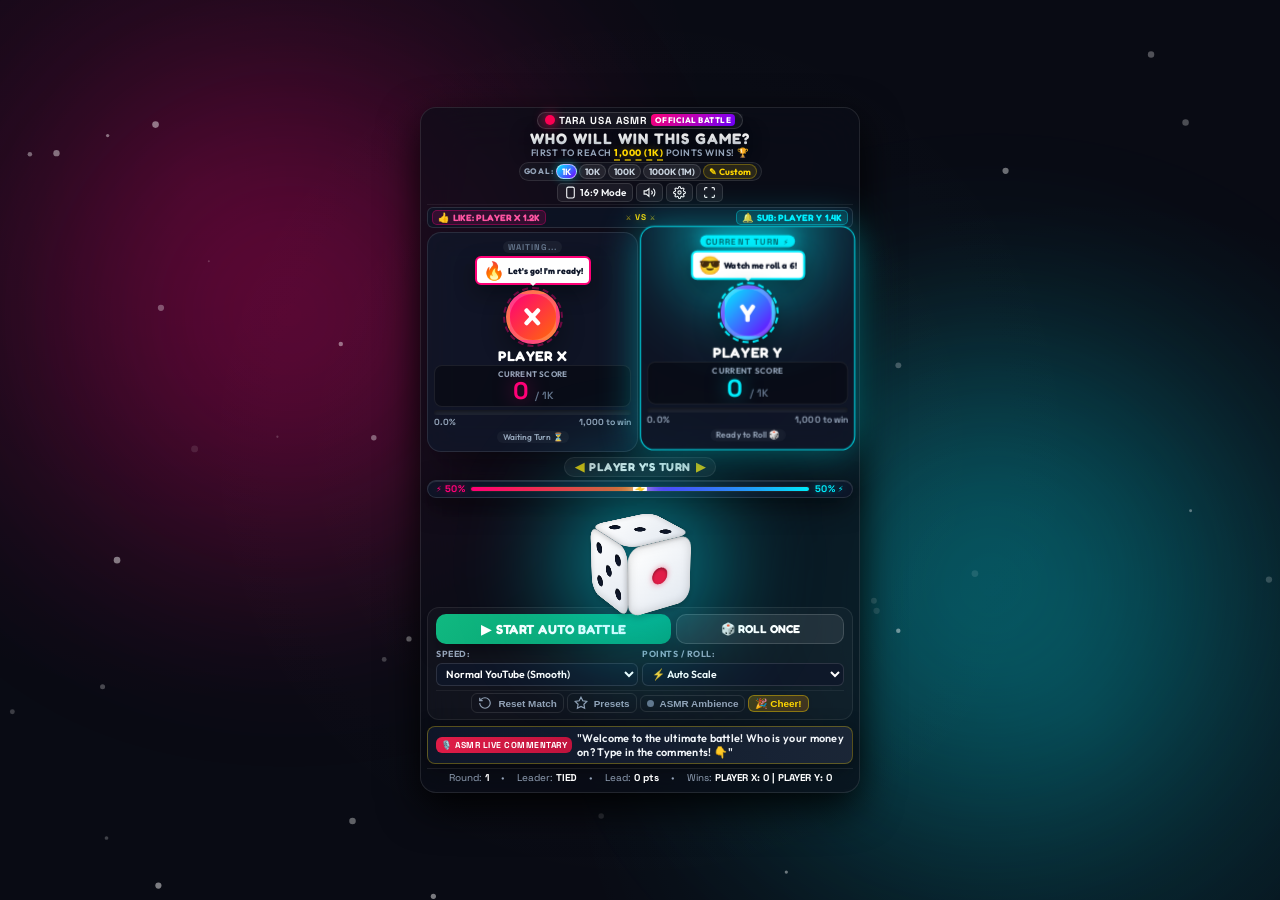
==== commit 446638fe: "Remove fixed rolls left estimate badge: battle rolls continuously until target score is reached" ====
--- a/index.html
+++ b/index.html
@@ -7,7 +7,7 @@
   <link rel="preconnect" href="https://fonts.googleapis.com">
   <link rel="preconnect" href="https://fonts.gstatic.com" crossorigin>
   <link href="https://fonts.googleapis.com/css2?family=Fredoka:wght@600;700&family=Outfit:wght@400;600;800;900&family=Space+Grotesk:wght@500;700&display=swap" rel="stylesheet">
-  <link rel="stylesheet" href="style.css?v=9">
+  <link rel="stylesheet" href="style.css?v=10">
 </head>
 <body>
   <!-- Ambient glow backdrop -->
@@ -144,7 +144,6 @@
             <span class="score-max">/ <span class="max-display">1000</span></span>
           </div>
           <div class="recent-gain" id="gainX">+0</div>
-          <div class="rolls-est-badge" id="rollsEstX">~286 rolls to win 🏁</div>
         </div>
 
         <!-- Progress Bar toward 1000 -->
@@ -365,7 +364,6 @@
             <span class="score-max">/ <span class="max-display">1000</span></span>
           </div>
           <div class="recent-gain" id="gainY">+0</div>
-          <div class="rolls-est-badge" id="rollsEstY">~286 rolls to win 🏁</div>
         </div>
 
         <!-- Progress Bar toward 1000 -->
@@ -538,6 +536,6 @@
     </div>
   </div>
 
-  <script src="script.js?v=9"></script>
+  <script src="script.js?v=10"></script>
 </body>
 </html>
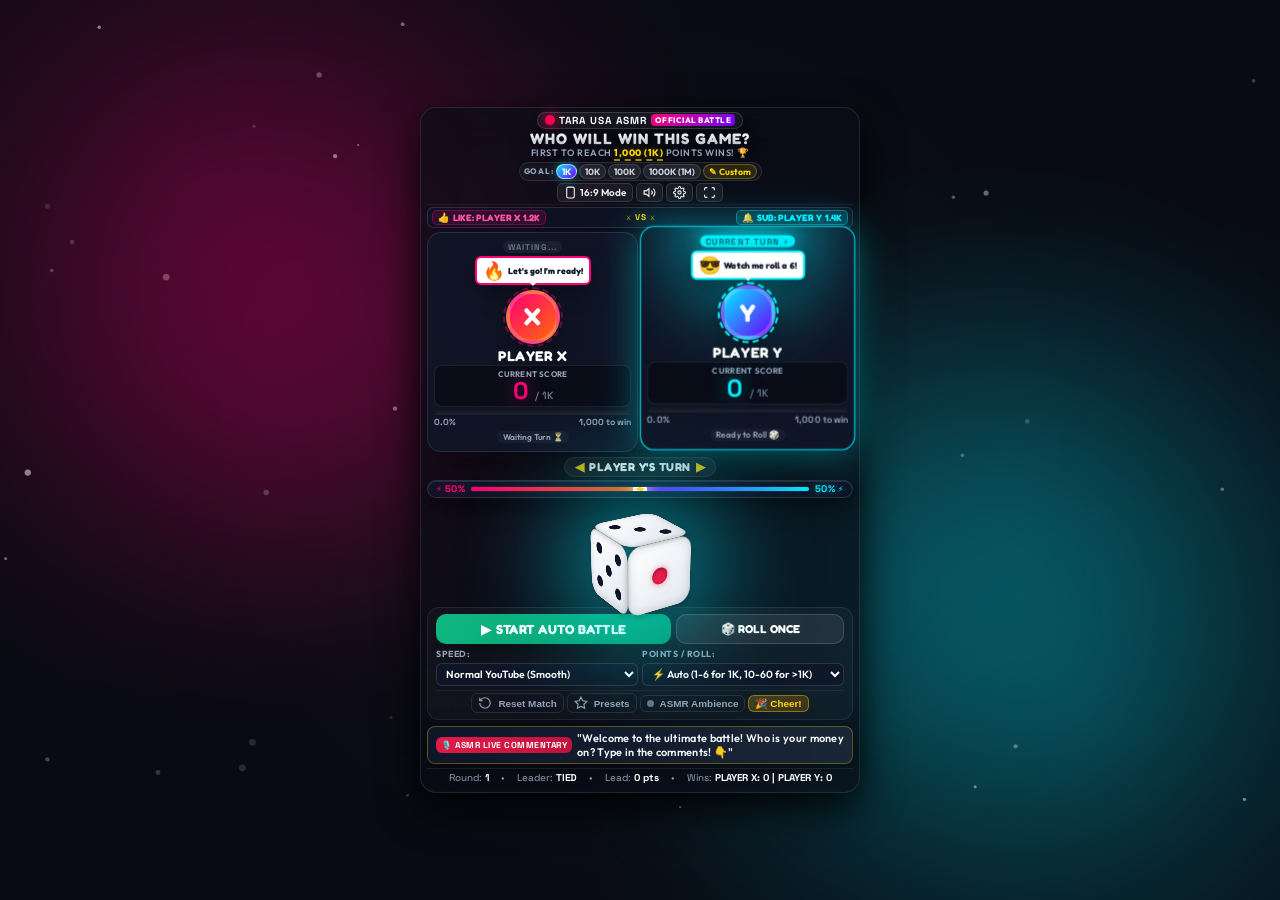
==== commit 84c18f0d: "Scale dice rolls: 1=10, 2=20, 6=60 (capped at max 60) for targets > 1K" ====
--- a/index.html
+++ b/index.html
@@ -7,7 +7,7 @@
   <link rel="preconnect" href="https://fonts.googleapis.com">
   <link rel="preconnect" href="https://fonts.gstatic.com" crossorigin>
   <link href="https://fonts.googleapis.com/css2?family=Fredoka:wght@600;700&family=Outfit:wght@400;600;800;900&family=Space+Grotesk:wght@500;700&display=swap" rel="stylesheet">
-  <link rel="stylesheet" href="style.css?v=10">
+  <link rel="stylesheet" href="style.css?v=11">
 </head>
 <body>
   <!-- Ambient glow backdrop -->
@@ -280,11 +280,9 @@
             <div class="dice-mode-control">
               <label for="diceMultiplier">Points / Roll:</label>
               <select id="diceMultiplier" class="styled-select" title="Multiplier applied to each dice roll">
-                <option value="auto" selected>⚡ Auto Scale</option>
+                <option value="auto" selected>⚡ Auto (1-6 for 1K, 10-60 for &gt;1K)</option>
                 <option value="1">1x (1 to 6 pts)</option>
-                <option value="10">10x (10 to 60 pts)</option>
-                <option value="100">100x (100 to 600 pts)</option>
-                <option value="1000">1,000x (1K to 6K pts)</option>
+                <option value="10">10x (10 to 60 pts - Max 60)</option>
               </select>
             </div>
           </div>
@@ -536,6 +534,6 @@
     </div>
   </div>
 
-  <script src="script.js?v=10"></script>
+  <script src="script.js?v=11"></script>
 </body>
 </html>
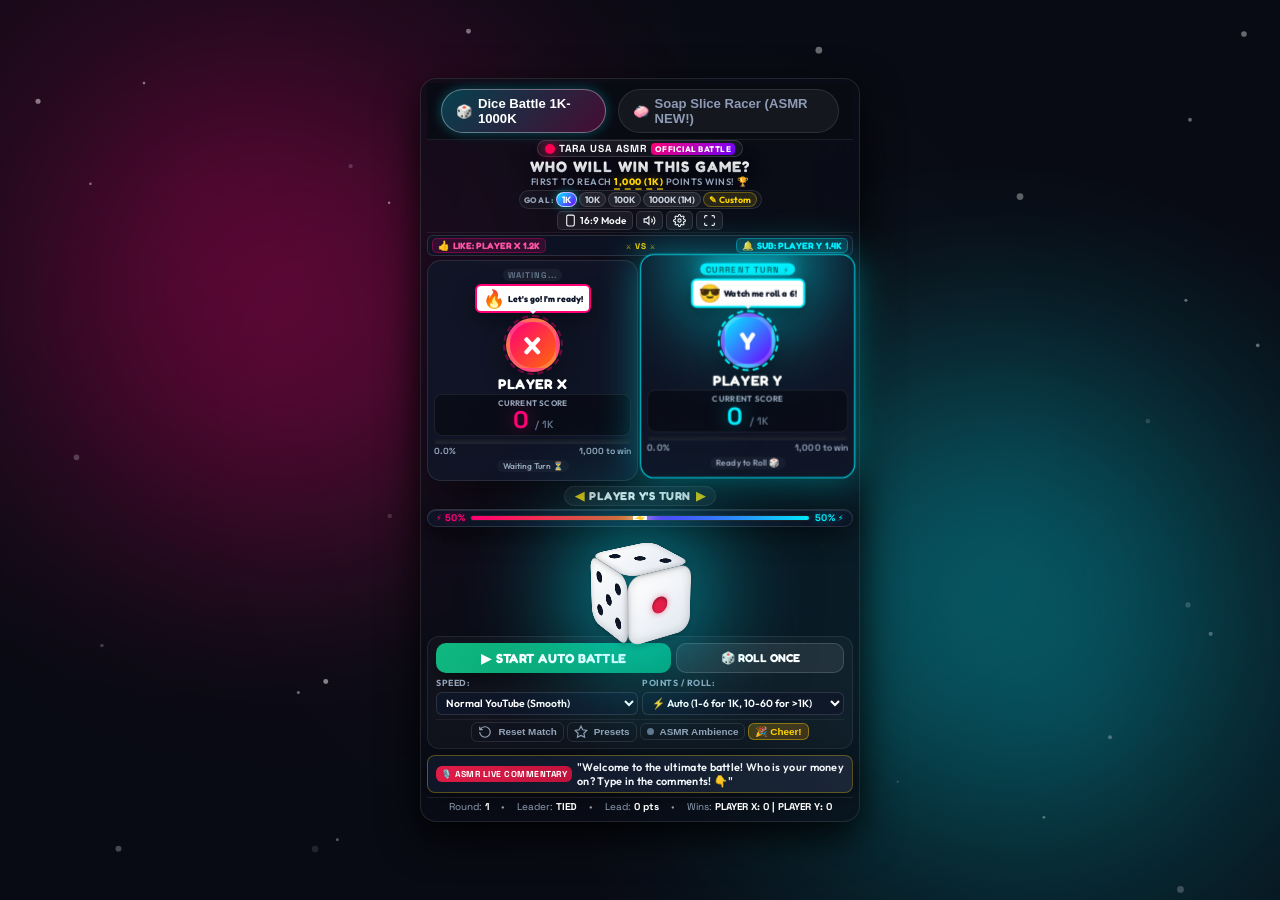
==== commit 3c331a3f: "Add Soap Cutting & Grid Slice Racer (Extreme ASMR Crunch) game with 3D canvas physics and Web Audio " ====
--- a/index.html
+++ b/index.html
@@ -7,7 +7,7 @@
   <link rel="preconnect" href="https://fonts.googleapis.com">
   <link rel="preconnect" href="https://fonts.gstatic.com" crossorigin>
   <link href="https://fonts.googleapis.com/css2?family=Fredoka:wght@600;700&family=Outfit:wght@400;600;800;900&family=Space+Grotesk:wght@500;700&display=swap" rel="stylesheet">
-  <link rel="stylesheet" href="style.css?v=11">
+  <link rel="stylesheet" href="style.css?v=12">
 </head>
 <body>
   <!-- Ambient glow backdrop -->
@@ -18,6 +18,16 @@
   </div>
 
   <div class="game-wrapper shorts-mode" id="gameWrapper">
+    <!-- Top Game Navigation Switcher -->
+    <nav class="hub-nav">
+      <a href="index.html" class="hub-btn active">
+        <span class="icon">🎲</span> Dice Battle 1K-1000K
+      </a>
+      <a href="soap.html" class="hub-btn">
+        <span class="icon">🧼</span> Soap Slice Racer (ASMR NEW!)
+      </a>
+    </nav>
+
     <!-- Top Bar: Channel Branding & Video Controls -->
     <header class="game-header">
       <div class="branding-badge" id="brandingBadge">
--- a/style.css
+++ b/style.css
@@ -2922,3 +2922,51 @@
   100% { transform: scale(1); }
 }
 
+/* ==========================================================================
+   GAME SWITCHER HUB NAVIGATION
+   ========================================================================== */
+.hub-nav {
+  display: flex;
+  justify-content: center;
+  align-items: center;
+  gap: 12px;
+  width: 100%;
+  padding: 6px 14px;
+  background: rgba(10, 12, 20, 0.9);
+  border-bottom: 1px solid rgba(255, 255, 255, 0.08);
+  position: sticky;
+  top: 0;
+  z-index: 100;
+  backdrop-filter: blur(10px);
+}
+
+.hub-btn {
+  display: inline-flex;
+  align-items: center;
+  gap: 6px;
+  padding: 6px 14px;
+  font-family: var(--font-primary, sans-serif);
+  font-size: 0.82rem;
+  font-weight: 700;
+  color: #8e9bb5;
+  text-decoration: none;
+  background: rgba(255, 255, 255, 0.05);
+  border: 1px solid rgba(255, 255, 255, 0.1);
+  border-radius: 999px;
+  transition: all 0.2s cubic-bezier(0.2, 0.8, 0.2, 1);
+}
+
+.hub-btn:hover {
+  color: #fff;
+  background: rgba(255, 255, 255, 0.12);
+  transform: translateY(-1px);
+}
+
+.hub-btn.active {
+  color: #fff;
+  background: linear-gradient(135deg, rgba(0, 229, 255, 0.25), rgba(255, 20, 147, 0.25));
+  border-color: rgba(255, 255, 255, 0.35);
+  box-shadow: 0 0 12px rgba(0, 229, 255, 0.3);
+}
+
+
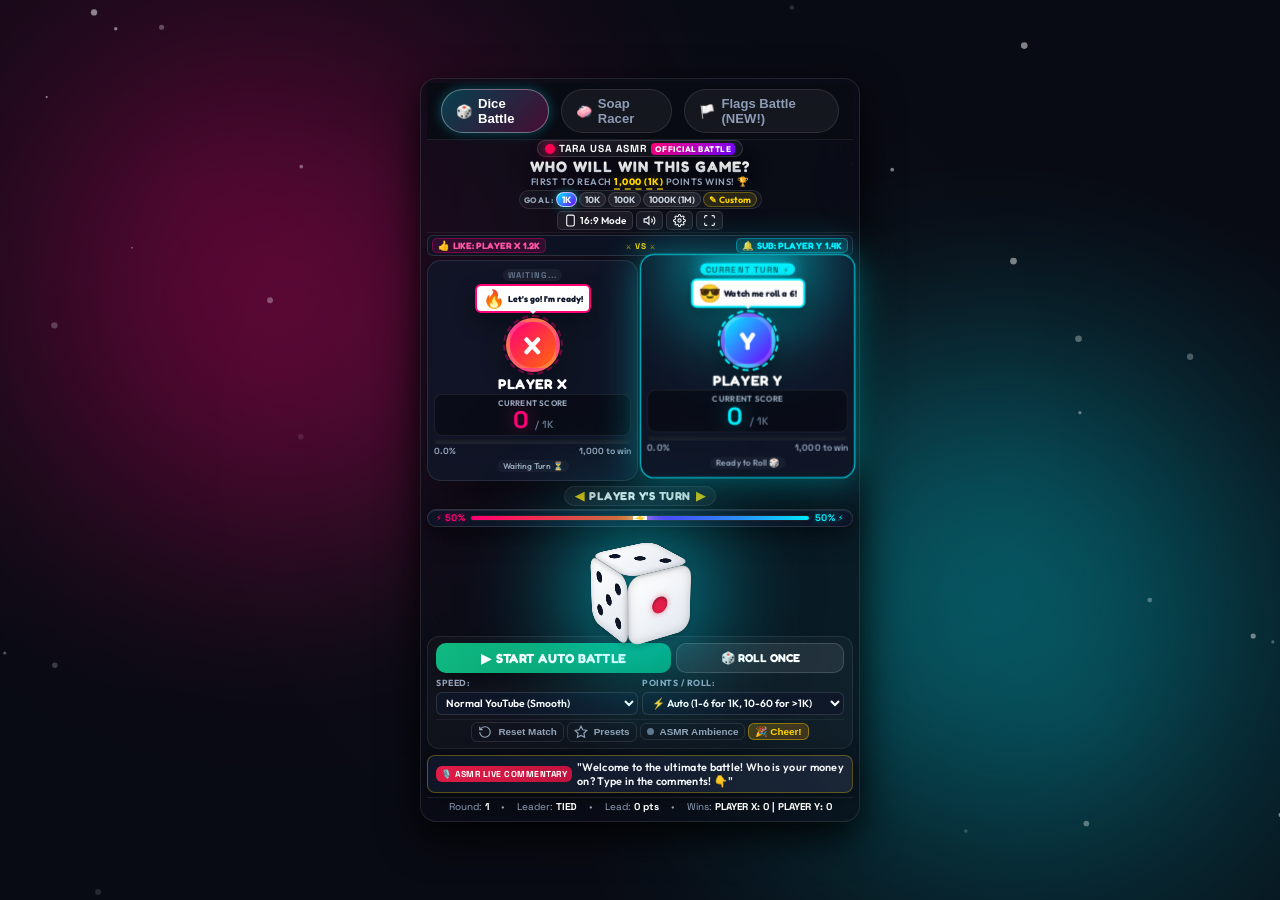
==== commit 1bb207d3: "added new game flag" ====
--- a/index.html
+++ b/index.html
@@ -21,10 +21,13 @@
     <!-- Top Game Navigation Switcher -->
     <nav class="hub-nav">
       <a href="index.html" class="hub-btn active">
-        <span class="icon">🎲</span> Dice Battle 1K-1000K
+        <span class="icon">🎲</span> Dice Battle
       </a>
       <a href="soap.html" class="hub-btn">
-        <span class="icon">🧼</span> Soap Slice Racer (ASMR NEW!)
+        <span class="icon">🧼</span> Soap Racer
+      </a>
+      <a href="flags.html" class="hub-btn">
+        <span class="icon">🏳️</span> Flags Battle (NEW!)
       </a>
     </nav>
 
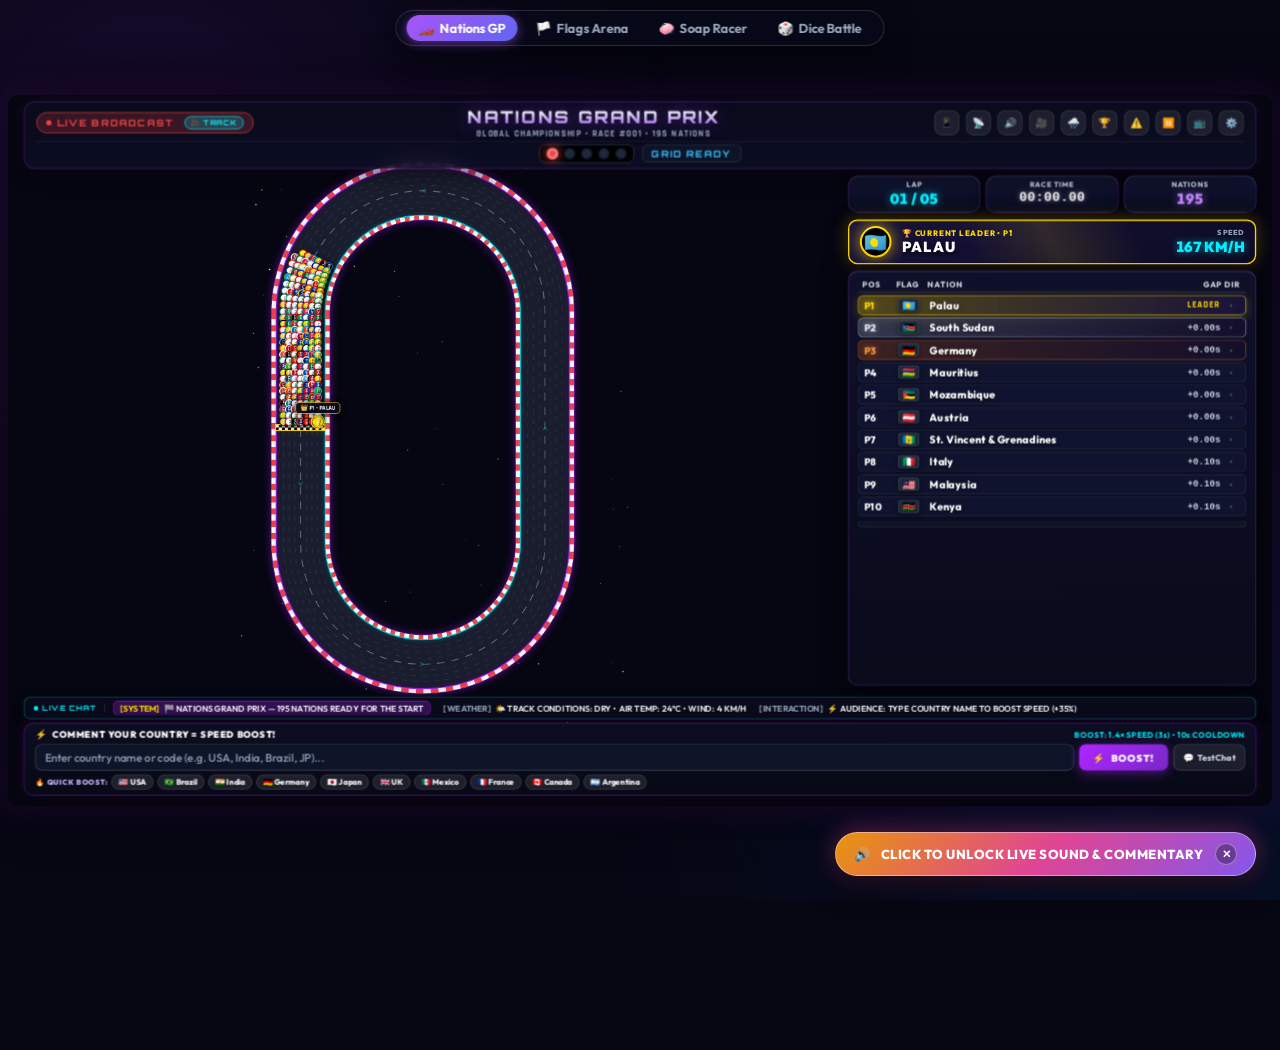
==== commit a8cea9e8: "Enhance Nations Grand Prix mobile UI/UX, responsive infield HUD, and esports streaming layout" ====
--- a/index.html
+++ b/index.html
@@ -1,552 +1,5144 @@
 <!DOCTYPE html>
 <html lang="en">
+
 <head>
   <meta charset="UTF-8">
-  <meta name="viewport" content="width=device-width, initial-scale=1.0">
-  <title>Who Will Win This Game? | Tara USA ASMR Dice Battle</title>
+  <meta name="viewport" content="width=device-width, initial-scale=1.0, maximum-scale=1.0, user-scalable=no">
+  <title>NATIONS GRAND PRIX — Global Championship 195 Nations</title>
   <link rel="preconnect" href="https://fonts.googleapis.com">
   <link rel="preconnect" href="https://fonts.gstatic.com" crossorigin>
-  <link href="https://fonts.googleapis.com/css2?family=Fredoka:wght@600;700&family=Outfit:wght@400;600;800;900&family=Space+Grotesk:wght@500;700&display=swap" rel="stylesheet">
-  <link rel="stylesheet" href="style.css?v=12">
+  <link
+    href="https://fonts.googleapis.com/css2?family=Orbitron:wght@500;700;800;900&family=Rajdhani:wght@500;600;700&family=Outfit:wght@400;600;700;800&display=swap"
+    rel="stylesheet">
+  <style>
+    /* RESET & BASE */
+    *,
+    *::before,
+    *::after {
+      box-sizing: border-box;
+      margin: 0;
+      padding: 0;
+      user-select: none;
+      -webkit-user-select: none;
+    }
+
+    :root {
+      --bg-midnight: #070714;
+      --bg-card: rgba(13, 14, 31, 0.82);
+      --bg-card-border: rgba(168, 85, 247, 0.3);
+      --neon-violet: #b026ff;
+      --neon-cyan: #00f0ff;
+      --gold-primary: #ffd700;
+      --gold-secondary: #f59e0b;
+      --gold-gradient: linear-gradient(135deg, #fff3a8 0%, #ffd700 50%, #d97706 100%);
+      --silver-gradient: linear-gradient(135deg, #ffffff 0%, #cbd5e1 50%, #64748b 100%);
+      --bronze-gradient: linear-gradient(135deg, #fed7aa 0%, #f97316 50%, #9a3412 100%);
+      --text-white: #ffffff;
+      --text-dim: #94a3b8;
+      --text-muted: #64748b;
+      --racing-red: #ef4444;
+      --racing-green: #10b981;
+      --font-display: 'Orbitron', 'Rajdhani', sans-serif;
+      --font-ui: 'Rajdhani', sans-serif;
+      --font-body: 'Outfit', sans-serif;
+    }
+
+    html,
+    body {
+      width: 100%;
+      height: 100%;
+      margin: 0;
+      padding: 0;
+      overflow: hidden;
+      background-color: var(--bg-midnight);
+    }
+
+    body {
+      color: var(--text-white);
+      font-family: var(--font-body);
+      position: relative;
+    }
+
+    /* TOP HUB NAVIGATION SWITCHER */
+    .hub-nav {
+      position: fixed;
+      top: 10px;
+      left: 50%;
+      transform: translateX(-50%);
+      display: flex;
+      gap: 6px;
+      z-index: 1000;
+      background: rgba(7, 10, 26, 0.88);
+      backdrop-filter: blur(14px);
+      -webkit-backdrop-filter: blur(14px);
+      border: 1px solid rgba(255, 255, 255, 0.14);
+      padding: 4px 10px;
+      border-radius: 30px;
+      box-shadow: 0 8px 30px rgba(0, 0, 0, 0.7);
+      pointer-events: auto;
+    }
+
+    .hub-btn {
+      display: inline-flex;
+      align-items: center;
+      gap: 5px;
+      padding: 5px 12px;
+      font-family: var(--font-body);
+      font-size: 13px;
+      font-weight: 700;
+      color: #94a3b8;
+      text-decoration: none;
+      border-radius: 20px;
+      transition: all 0.2s cubic-bezier(0.4, 0, 0.2, 1);
+      white-space: nowrap;
+    }
+
+    .hub-btn:hover {
+      color: #ffffff;
+      background: rgba(255, 255, 255, 0.12);
+      transform: translateY(-1px);
+    }
+
+    .hub-btn.active {
+      color: #ffffff;
+      background: linear-gradient(135deg, #a855f7 0%, #6366f1 100%);
+      box-shadow: 0 2px 12px rgba(168, 85, 247, 0.55);
+    }
+
+    @media (max-width: 768px) {
+      .hub-nav {
+        top: 6px;
+        max-width: calc(100vw - 16px);
+        padding: 3px 8px;
+        gap: 4px;
+        overflow-x: auto;
+        white-space: nowrap;
+        -webkit-overflow-scrolling: touch;
+        scrollbar-width: none;
+      }
+
+      .hub-nav::-webkit-scrollbar {
+        display: none;
+      }
+
+      .hub-btn {
+        padding: 4px 10px;
+        font-size: 11.5px;
+        gap: 4px;
+      }
+
+      .sound-unlock-banner {
+        bottom: 12px;
+        right: 12px;
+        padding: 6px 14px;
+        font-size: 11px;
+        max-width: calc(100vw - 24px);
+      }
+    }
+
+    @media (max-width: 400px) {
+      .hub-nav {
+        top: 4px;
+        padding: 2px 6px;
+        gap: 3px;
+      }
+
+      .hub-btn {
+        padding: 3px 7px;
+        font-size: 10px;
+      }
+    }
+
+    @media (prefers-reduced-motion: reduce) {
+      *, *::before, *::after {
+        animation-duration: 0.001ms !important;
+        animation-iteration-count: 1 !important;
+        transition-duration: 0.001ms !important;
+      }
+    }
+
+    .clean-mode .hub-nav,
+    body.obs-mode .hub-nav {
+      display: none !important;
+    }
+
+    /* OBS STUDIO STREAMING MODE */
+    body.obs-mode {
+      background: #000000 !important;
+    }
+
+    body.obs-mode .sound-unlock-banner {
+      display: none !important;
+    }
+
+    body.obs-mode #viewport-container {
+      box-shadow: none !important;
+      border-radius: 0 !important;
+    }
+
+    /* SOUND & COMMENTARY UNLOCK PILL (FLOATING BOTTOM-RIGHT, NEVER OVERLAPS RACE) */
+    .sound-unlock-banner {
+      position: fixed;
+      bottom: 24px;
+      right: 24px;
+      background: linear-gradient(135deg, rgba(245, 158, 11, 0.95) 0%, rgba(236, 72, 153, 0.95) 50%, rgba(139, 92, 246, 0.95) 100%);
+      color: #ffffff;
+      padding: 10px 18px;
+      border-radius: 40px;
+      font-family: var(--font-body);
+      font-size: 13px;
+      font-weight: 800;
+      letter-spacing: 0.5px;
+      display: flex;
+      align-items: center;
+      gap: 10px;
+      box-shadow: 0 10px 30px rgba(0, 0, 0, 0.75), 0 0 25px rgba(236, 72, 153, 0.5);
+      z-index: 9999;
+      cursor: pointer;
+      backdrop-filter: blur(12px);
+      -webkit-backdrop-filter: blur(12px);
+      border: 1px solid rgba(255, 255, 255, 0.4);
+      transition: all 0.25s cubic-bezier(0.4, 0, 0.2, 1);
+      animation: pulseUnlock 2.2s infinite ease-in-out;
+      pointer-events: auto;
+    }
+
+    .sound-unlock-banner:hover {
+      transform: scale(1.05);
+      box-shadow: 0 12px 35px rgba(0, 0, 0, 0.85), 0 0 32px rgba(236, 72, 153, 0.7);
+    }
+
+    .sound-unlock-banner.dismissed {
+      display: none !important;
+    }
+
+    .unlock-close-btn {
+      background: rgba(0, 0, 0, 0.3);
+      border: 1px solid rgba(255, 255, 255, 0.35);
+      color: #ffffff;
+      width: 22px;
+      height: 22px;
+      border-radius: 50%;
+      display: flex;
+      align-items: center;
+      justify-content: center;
+      font-size: 11px;
+      font-weight: 800;
+      cursor: pointer;
+      padding: 0;
+      margin-left: 2px;
+      transition: all 0.15s ease;
+    }
+
+    .unlock-close-btn:hover {
+      background: rgba(0, 0, 0, 0.6);
+      transform: scale(1.2);
+    }
+
+    @keyframes pulseUnlock {
+      0%, 100% {
+        box-shadow: 0 6px 20px rgba(245, 158, 11, 0.4), 0 0 20px rgba(236, 72, 153, 0.4);
+      }
+      50% {
+        box-shadow: 0 10px 35px rgba(236, 72, 153, 0.7), 0 0 30px rgba(139, 92, 246, 0.6);
+      }
+    }
+
+    /* AMBIENT BACKGROUND GLOW */
+    .ambient-glow {
+      position: absolute;
+      width: 600px;
+      height: 600px;
+      border-radius: 50%;
+      filter: blur(140px);
+      pointer-events: none;
+      z-index: 0;
+      opacity: 0.35;
+      animation: pulseGlow 10s ease-in-out infinite alternate;
+    }
+
+    .glow-top-left {
+      top: -150px;
+      left: -150px;
+      background: radial-gradient(circle, #7928ca 0%, transparent 70%);
+    }
+
+    .glow-bottom-right {
+      bottom: -150px;
+      right: -150px;
+      background: radial-gradient(circle, #0070f3 0%, transparent 70%);
+    }
+
+    @keyframes pulseGlow {
+      0% {
+        transform: scale(0.9);
+        opacity: 0.25;
+      }
+
+      100% {
+        transform: scale(1.15);
+        opacity: 0.45;
+      }
+    }
+
+    /* MASTER GAME VIEWPORT (SCALED TO 1080x1920 LOGICAL PIXELS) */
+    #viewport-container {
+      position: absolute;
+      top: 0;
+      left: 0;
+      width: 1080px;
+      height: 1920px;
+      transform-origin: 0 0;
+      overflow: hidden;
+      background: radial-gradient(circle at 50% 50%, #0e0d26 0%, #060610 85%, #020205 100%);
+      box-shadow: 0 0 80px rgba(0, 0, 0, 0.9), 0 0 50px rgba(176, 38, 255, 0.25);
+      border-radius: 16px;
+      z-index: 1;
+    }
+
+    /* CANVAS */
+    #raceCanvas {
+      position: absolute;
+      top: 0;
+      left: 0;
+      width: 1080px;
+      height: 1920px;
+      z-index: 2;
+      pointer-events: none;
+    }
+
+    /* UI OVERLAY */
+    #ui-layer {
+      position: absolute;
+      top: 0;
+      left: 0;
+      width: 1080px;
+      height: 1920px;
+      z-index: 10;
+      pointer-events: none;
+      display: flex;
+      flex-direction: column;
+      justify-content: space-between;
+      padding: 24px 36px;
+    }
+
+    /* BROADCAST HEADER */
+    .broadcast-header {
+      pointer-events: auto;
+      width: 100%;
+      flex-shrink: 0;
+      background: linear-gradient(180deg, rgba(10, 11, 28, 0.95) 0%, rgba(13, 15, 38, 0.85) 100%);
+      border: 1px solid rgba(168, 85, 247, 0.35);
+      border-radius: 16px;
+      padding: 16px 24px;
+      box-shadow: 0 8px 32px rgba(0, 0, 0, 0.6), 0 0 20px rgba(176, 38, 255, 0.15);
+      backdrop-filter: blur(12px);
+      -webkit-backdrop-filter: blur(12px);
+    }
+
+    .header-top-row {
+      display: flex;
+      align-items: center;
+      justify-content: space-between;
+    }
+
+    .live-badge {
+      display: inline-flex;
+      align-items: center;
+      gap: 8px;
+      background: rgba(239, 68, 68, 0.2);
+      border: 1px solid #ef4444;
+      color: #ef4444;
+      font-family: var(--font-display);
+      font-size: 14px;
+      font-weight: 800;
+      letter-spacing: 2px;
+      padding: 5px 14px;
+      border-radius: 20px;
+      text-transform: uppercase;
+    }
+
+    .live-dot {
+      width: 8px;
+      height: 8px;
+      border-radius: 50%;
+      background-color: #ef4444;
+      animation: blinkRed 1s infinite;
+    }
+
+    @keyframes blinkRed {
+
+      0%,
+      100% {
+        opacity: 1;
+        transform: scale(1);
+      }
+
+      50% {
+        opacity: 0.3;
+        transform: scale(0.8);
+      }
+    }
+
+    .title-group {
+      text-align: center;
+    }
+
+    .main-title {
+      font-family: var(--font-display);
+      font-size: 34px;
+      font-weight: 900;
+      letter-spacing: 4px;
+      background: linear-gradient(180deg, #ffffff 0%, #e2e8f0 40%, #a855f7 100%);
+      -webkit-background-clip: text;
+      -webkit-text-fill-color: transparent;
+      text-shadow: 0 0 30px rgba(168, 85, 247, 0.6);
+      line-height: 1.1;
+    }
+
+    .sub-title {
+      font-family: var(--font-ui);
+      font-size: 16px;
+      font-weight: 700;
+      letter-spacing: 3px;
+      color: #94a3b8;
+      margin-top: 4px;
+      text-transform: uppercase;
+    }
+
+    .header-controls {
+      display: flex;
+      gap: 10px;
+    }
+
+    .icon-btn {
+      background: rgba(255, 255, 255, 0.08);
+      border: 1px solid rgba(255, 255, 255, 0.16);
+      color: #ffffff;
+      width: 44px;
+      height: 44px;
+      border-radius: 12px;
+      display: flex;
+      align-items: center;
+      justify-content: center;
+      font-size: 18px;
+      cursor: pointer;
+      transition: all 0.2s cubic-bezier(0.4, 0, 0.2, 1);
+    }
+
+    .icon-btn:hover {
+      background: rgba(168, 85, 247, 0.35);
+      border-color: var(--neon-violet);
+      transform: translateY(-2px);
+      box-shadow: 0 4px 18px rgba(176, 38, 255, 0.5);
+    }
+
+    .icon-btn:active {
+      transform: translateY(0);
+    }
+
+    .icon-btn.active-weather {
+      background: rgba(0, 240, 255, 0.25);
+      border-color: var(--neon-cyan);
+      box-shadow: 0 0 16px rgba(0, 240, 255, 0.6);
+      color: #ffffff;
+    }
+
+    .icon-btn.active-pause {
+      background: rgba(245, 158, 11, 0.25);
+      border-color: #f59e0b;
+      box-shadow: 0 0 16px rgba(245, 158, 11, 0.6);
+      animation: pulsePauseBtn 1.5s infinite ease-in-out;
+    }
+
+    .icon-btn.active-obs {
+      background: linear-gradient(135deg, #ef4444 0%, #dc2626 100%);
+      border-color: #f87171;
+      box-shadow: 0 0 18px rgba(239, 68, 68, 0.7);
+      color: #ffffff;
+      animation: pulseObsBtn 1.8s infinite ease-in-out;
+    }
+
+    .icon-btn.active-clean {
+      background: rgba(16, 185, 129, 0.3);
+      border-color: #34d399;
+      box-shadow: 0 0 16px rgba(16, 185, 129, 0.6);
+      color: #ffffff;
+    }
+
+    @keyframes pulseObsBtn {
+      0%, 100% { transform: scale(1); box-shadow: 0 0 14px rgba(239, 68, 68, 0.5); }
+      50% { transform: scale(1.06); box-shadow: 0 0 24px rgba(239, 68, 68, 0.9); }
+    }
+
+    @keyframes pulsePauseBtn {
+      0%, 100% { transform: scale(1); }
+      50% { transform: scale(1.08); }
+    }
+
+    /* STARTING LIGHTS GANTRY */
+    .gantry-container {
+      display: flex;
+      align-items: center;
+      justify-content: center;
+      gap: 18px;
+      margin-top: 12px;
+      padding-top: 10px;
+      border-top: 1px solid rgba(255, 255, 255, 0.08);
+    }
+
+    .gantry-cluster {
+      display: flex;
+      gap: 10px;
+      background: #000000;
+      padding: 6px 14px;
+      border-radius: 10px;
+      border: 1px solid #334155;
+      box-shadow: inset 0 2px 6px rgba(0, 0, 0, 0.8);
+    }
+
+    .start-light {
+      width: 22px;
+      height: 22px;
+      border-radius: 50%;
+      background-color: #1e293b;
+      border: 2px solid #0f172a;
+      transition: all 0.15s ease;
+    }
+
+    .start-light.red {
+      background-color: #ef4444;
+      border-color: #f87171;
+      box-shadow: 0 0 16px #ef4444, inset 0 0 4px #ffffff;
+    }
+
+    .start-light.green {
+      background-color: #10b981;
+      border-color: #34d399;
+      box-shadow: 0 0 20px #10b981, inset 0 0 4px #ffffff;
+    }
+
+    .race-status-tag {
+      font-family: var(--font-display);
+      font-size: 16px;
+      font-weight: 800;
+      letter-spacing: 2px;
+      padding: 6px 18px;
+      border-radius: 8px;
+      background: rgba(15, 23, 42, 0.8);
+      border: 1px solid rgba(255, 255, 255, 0.15);
+      color: #38bdf8;
+      text-transform: uppercase;
+      min-width: 140px;
+      text-align: center;
+    }
+
+    /* INFIELD RACE HUD (CENTERED INSIDE OVAL) */
+    .infield-hud {
+      position: absolute;
+      top: 420px;
+      left: 270px;
+      width: 540px;
+      height: 1080px;
+      pointer-events: none;
+      display: flex;
+      flex-direction: column;
+      align-items: center;
+      justify-content: flex-start;
+      gap: 16px;
+      z-index: 12;
+    }
+
+    /* TELEMETRY BAR */
+    .telemetry-row {
+      display: flex;
+      width: 100%;
+      justify-content: space-between;
+      gap: 12px;
+    }
+
+    .telemetry-card {
+      flex: 1;
+      background: linear-gradient(180deg, rgba(20, 24, 56, 0.9) 0%, rgba(10, 12, 32, 0.94) 100%);
+      border: 1px solid rgba(168, 85, 247, 0.35);
+      border-radius: 16px;
+      padding: 12px 14px;
+      text-align: center;
+      backdrop-filter: blur(14px);
+      -webkit-backdrop-filter: blur(14px);
+      box-shadow: 0 8px 24px rgba(0, 0, 0, 0.6), inset 0 1px 0 rgba(255, 255, 255, 0.15);
+      transition: transform 0.2s ease, border-color 0.2s ease;
+    }
+
+    .telemetry-card:hover {
+      border-color: rgba(0, 240, 255, 0.5);
+      transform: translateY(-2px);
+    }
+
+    .telemetry-label {
+      font-family: var(--font-body);
+      font-size: 13px;
+      font-weight: 800;
+      letter-spacing: 1.2px;
+      color: #cbd5e1;
+      text-transform: uppercase;
+      display: flex;
+      align-items: center;
+      justify-content: center;
+      gap: 5px;
+    }
+
+    .telemetry-val {
+      font-family: var(--font-body);
+      font-size: 32px;
+      font-weight: 900;
+      letter-spacing: 0.5px;
+      color: var(--text-white);
+      margin-top: 2px;
+      font-variant-numeric: tabular-nums;
+    }
+
+    .lap-val {
+      color: var(--neon-cyan);
+      text-shadow: 0 0 14px rgba(0, 240, 255, 0.6);
+    }
+
+    .time-val {
+      color: #ffffff;
+      font-family: 'JetBrains Mono', 'Roboto Mono', monospace;
+      font-size: 28px;
+      font-weight: 800;
+      text-shadow: 0 0 10px rgba(255, 255, 255, 0.4);
+    }
+
+    .racers-val {
+      color: #c084fc;
+      text-shadow: 0 0 14px rgba(192, 132, 252, 0.6);
+    }
+
+    /* CURRENT LEADER SHOWCASE */
+    .leader-showcase {
+      width: 100%;
+      background: linear-gradient(135deg, rgba(26, 20, 62, 0.94) 0%, rgba(14, 12, 38, 0.96) 100%);
+      border: 2px solid var(--gold-primary);
+      border-radius: 18px;
+      padding: 14px 20px;
+      display: flex;
+      align-items: center;
+      justify-content: space-between;
+      box-shadow: 0 10px 35px rgba(0, 0, 0, 0.75), 0 0 25px rgba(255, 215, 0, 0.35), inset 0 1px 0 rgba(255, 215, 0, 0.4);
+      position: relative;
+      overflow: hidden;
+    }
+
+    .leader-showcase::after {
+      content: '';
+      position: absolute;
+      top: -50%;
+      left: -50%;
+      width: 200%;
+      height: 200%;
+      background: linear-gradient(60deg, transparent 40%, rgba(255, 215, 0, 0.12) 50%, transparent 60%);
+      animation: goldSheen 4s infinite linear;
+      pointer-events: none;
+    }
+
+    @keyframes goldSheen {
+      0% {
+        transform: translateX(-100%);
+      }
+
+      100% {
+        transform: translateX(100%);
+      }
+    }
+
+    .leader-left {
+      display: flex;
+      align-items: center;
+      gap: 16px;
+    }
+
+    .leader-flag-box {
+      width: 66px;
+      height: 66px;
+      border-radius: 50%;
+      overflow: hidden;
+      border: 3px solid var(--gold-primary);
+      box-shadow: 0 0 25px rgba(255, 215, 0, 0.7);
+      display: flex;
+      align-items: center;
+      justify-content: center;
+      background: #000000;
+      font-size: 36px;
+      flex-shrink: 0;
+    }
+
+    .leader-flag-box img {
+      width: 100%;
+      height: 100%;
+      object-fit: cover;
+    }
+
+    .leader-info {
+      text-align: left;
+    }
+
+    .leader-tag {
+      font-family: var(--font-body);
+      font-size: 14px;
+      font-weight: 800;
+      letter-spacing: 1.5px;
+      color: var(--gold-primary);
+      display: flex;
+      align-items: center;
+      gap: 4px;
+      text-transform: uppercase;
+    }
+
+    .leader-name {
+      font-family: var(--font-body);
+      font-size: 30px;
+      font-weight: 900;
+      color: #ffffff;
+      letter-spacing: 1.2px;
+      text-transform: uppercase;
+      white-space: nowrap;
+      overflow: hidden;
+      text-overflow: ellipsis;
+      max-width: 250px;
+      text-shadow: 0 2px 10px rgba(0, 0, 0, 0.9);
+    }
+
+    .leader-speed-box {
+      text-align: right;
+    }
+
+    .speed-label {
+      font-family: var(--font-body);
+      font-size: 12px;
+      font-weight: 800;
+      color: #94a3b8;
+      letter-spacing: 1px;
+    }
+
+    .speed-number {
+      font-family: var(--font-body);
+      font-size: 28px;
+      font-weight: 900;
+      color: var(--neon-cyan);
+      font-variant-numeric: tabular-nums;
+      text-shadow: 0 0 12px rgba(0, 240, 255, 0.6);
+    }
+
+    /* LIVE STANDINGS TABLE (TOP 7) */
+    .standings-panel {
+      width: 100%;
+      background: linear-gradient(180deg, rgba(16, 18, 44, 0.92) 0%, rgba(10, 11, 28, 0.96) 100%);
+      border: 1px solid rgba(168, 85, 247, 0.38);
+      border-radius: 18px;
+      padding: 16px;
+      backdrop-filter: blur(18px);
+      -webkit-backdrop-filter: blur(18px);
+      box-shadow: 0 14px 45px rgba(0, 0, 0, 0.75), inset 0 1px 0 rgba(255, 255, 255, 0.15);
+      display: flex;
+      flex-direction: column;
+      gap: 8px;
+    }
+
+    .standings-header {
+      display: grid;
+      grid-template-columns: 52px 48px 1fr 96px 30px;
+      align-items: center;
+      padding: 4px 8px 6px;
+      border-bottom: 1px solid rgba(255, 255, 255, 0.14);
+      font-family: var(--font-body);
+      font-size: 13px;
+      font-weight: 800;
+      letter-spacing: 1.2px;
+      color: #cbd5e1;
+      text-transform: uppercase;
+    }
+
+    .standings-list {
+      display: flex;
+      flex-direction: column;
+      gap: 6px;
+    }
+
+    .standing-row {
+      display: grid;
+      grid-template-columns: 52px 48px 1fr 96px 30px;
+      align-items: center;
+      background: rgba(18, 22, 50, 0.8);
+      border: 1px solid rgba(255, 255, 255, 0.1);
+      border-radius: 12px;
+      padding: 9px 12px;
+      transition: transform 0.25s cubic-bezier(0.4, 0, 0.2, 1), background-color 0.25s ease, border-color 0.25s ease, box-shadow 0.25s ease;
+    }
+
+    .standing-row:hover {
+      transform: scale(1.015);
+      border-color: rgba(168, 85, 247, 0.45);
+      box-shadow: 0 4px 16px rgba(0, 0, 0, 0.5);
+    }
+
+    .standing-row.p1 {
+      background: linear-gradient(90deg, rgba(255, 215, 0, 0.28) 0%, rgba(26, 20, 60, 0.9) 100%);
+      border-color: rgba(255, 215, 0, 0.75);
+      box-shadow: 0 4px 18px rgba(255, 215, 0, 0.25);
+    }
+
+    .standing-row.p2 {
+      background: linear-gradient(90deg, rgba(203, 213, 225, 0.2) 0%, rgba(20, 15, 45, 0.9) 100%);
+      border-color: rgba(203, 213, 225, 0.55);
+    }
+
+    .standing-row.p3 {
+      background: linear-gradient(90deg, rgba(249, 115, 22, 0.2) 0%, rgba(20, 15, 45, 0.9) 100%);
+      border-color: rgba(249, 115, 22, 0.55);
+    }
+
+    .pos-badge {
+      font-family: var(--font-body);
+      font-size: 20px;
+      font-weight: 900;
+      letter-spacing: 0.5px;
+      color: #ffffff;
+      display: flex;
+      align-items: center;
+    }
+
+    .pos-badge.p1 {
+      color: var(--gold-primary);
+      text-shadow: 0 0 12px rgba(255, 215, 0, 0.7);
+    }
+
+    .pos-badge.p2 {
+      color: #e2e8f0;
+      text-shadow: 0 0 10px rgba(226, 232, 240, 0.6);
+    }
+
+    .pos-badge.p3 {
+      color: #fb923c;
+      text-shadow: 0 0 10px rgba(251, 146, 60, 0.6);
+    }
+
+    .row-flag {
+      width: 38px;
+      height: 26px;
+      border-radius: 5px;
+      overflow: hidden;
+      display: flex;
+      align-items: center;
+      justify-content: center;
+      box-shadow: 0 2px 6px rgba(0, 0, 0, 0.5);
+      background: #1e293b;
+      font-size: 20px;
+      border: 1px solid rgba(255, 255, 255, 0.15);
+    }
+
+    .row-flag img {
+      width: 100%;
+      height: 100%;
+      object-fit: cover;
+    }
+
+    .row-country {
+      font-family: var(--font-body);
+      font-size: 21px;
+      font-weight: 800;
+      color: #ffffff;
+      white-space: nowrap;
+      overflow: hidden;
+      text-overflow: ellipsis;
+      padding-right: 8px;
+      letter-spacing: 0.3px;
+      text-shadow: 0 1px 4px rgba(0, 0, 0, 0.6);
+    }
+
+    .row-gap {
+      font-family: 'JetBrains Mono', monospace;
+      font-size: 17px;
+      font-weight: 800;
+      color: #cbd5e1;
+      text-align: right;
+    }
+
+    .row-gap.leader {
+      color: var(--gold-primary);
+      font-family: var(--font-ui);
+      font-weight: 800;
+      letter-spacing: 1px;
+    }
+
+    .row-trend {
+      font-size: 15px;
+      text-align: center;
+      font-weight: bold;
+    }
+
+    .trend-up {
+      color: var(--racing-green);
+    }
+
+    .trend-down {
+      color: var(--racing-red);
+    }
+
+    .trend-same {
+      color: #475569;
+    }
+
+    /* PROGRESS BAR */
+    .race-progress-bar-wrap {
+      width: 100%;
+      height: 8px;
+      background: rgba(15, 23, 42, 0.8);
+      border-radius: 4px;
+      overflow: hidden;
+      border: 1px solid rgba(255, 255, 255, 0.1);
+      margin-top: 4px;
+    }
+
+    .race-progress-bar-fill {
+      height: 100%;
+      width: 0%;
+      background: linear-gradient(90deg, #b026ff 0%, #00f0ff 100%);
+      box-shadow: 0 0 10px #00f0ff;
+      transition: width 0.3s ease;
+    }
+
+    /* BOTTOM BROADCAST FOOTER */
+    .broadcast-footer {
+      pointer-events: auto;
+      width: 100%;
+      flex-shrink: 0;
+      display: flex;
+      flex-direction: column;
+      gap: 12px;
+      margin-bottom: 8px;
+    }
+
+    /* FIXED LEADER STRIP */
+    .leader-strip {
+      background: linear-gradient(90deg, rgba(20, 15, 45, 0.95) 0%, rgba(30, 20, 60, 0.9) 100%);
+      border: 2px solid var(--gold-primary);
+      border-radius: 14px;
+      padding: 12px 20px;
+      display: flex;
+      align-items: center;
+      justify-content: space-between;
+      box-shadow: 0 6px 24px rgba(0, 0, 0, 0.6), 0 0 20px rgba(255, 215, 0, 0.2);
+    }
+
+    .leader-strip-left {
+      display: flex;
+      align-items: center;
+      gap: 14px;
+    }
+
+    .leader-trophy {
+      font-size: 28px;
+      animation: bounceTrophy 2s infinite ease-in-out;
+    }
+
+    @keyframes bounceTrophy {
+
+      0%,
+      100% {
+        transform: translateY(0);
+      }
+
+      50% {
+        transform: translateY(-4px);
+      }
+    }
+
+    .leader-strip-text {
+      display: flex;
+      flex-direction: column;
+    }
+
+    .leader-strip-label {
+      font-family: var(--font-ui);
+      font-size: 14px;
+      font-weight: 700;
+      color: var(--gold-primary);
+      letter-spacing: 2px;
+    }
+
+    .leader-strip-name {
+      font-family: var(--font-display);
+      font-size: 24px;
+      font-weight: 800;
+      color: #ffffff;
+      letter-spacing: 1px;
+    }
+
+    .leader-strip-lap {
+      font-family: var(--font-display);
+      font-size: 20px;
+      font-weight: 700;
+      color: var(--neon-cyan);
+      background: rgba(0, 240, 255, 0.15);
+      border: 1px solid rgba(0, 240, 255, 0.4);
+      padding: 6px 16px;
+      border-radius: 8px;
+    }
+
+    /* SPEED BOOST INTERACTION BAR */
+    .boost-interactive-bar {
+      background: linear-gradient(180deg, rgba(13, 14, 35, 0.95) 0%, rgba(10, 11, 28, 0.98) 100%);
+      border: 1px solid rgba(176, 38, 255, 0.4);
+      border-radius: 16px;
+      padding: 14px 18px;
+      backdrop-filter: blur(14px);
+      box-shadow: 0 8px 32px rgba(0, 0, 0, 0.7), 0 0 20px rgba(176, 38, 255, 0.2);
+      display: flex;
+      flex-direction: column;
+      gap: 10px;
+    }
+
+    .boost-bar-top {
+      display: flex;
+      align-items: center;
+      justify-content: space-between;
+    }
+
+    .boost-headline {
+      display: flex;
+      align-items: center;
+      gap: 8px;
+      font-family: var(--font-body);
+      font-size: 17px;
+      font-weight: 900;
+      letter-spacing: 1.2px;
+      color: #ffffff;
+      text-transform: uppercase;
+    }
+
+    .boost-bolt {
+      color: var(--gold-primary);
+      animation: boltFlash 1s infinite alternate;
+    }
+
+    @keyframes boltFlash {
+      0% {
+        opacity: 0.6;
+        transform: scale(0.9);
+      }
+
+      100% {
+        opacity: 1;
+        transform: scale(1.2);
+        text-shadow: 0 0 10px var(--gold-primary);
+      }
+    }
+
+    .boost-sub {
+      font-family: var(--font-body);
+      font-size: 13px;
+      font-weight: 700;
+      color: var(--neon-cyan);
+      letter-spacing: 0.8px;
+    }
+
+    .boost-form {
+      display: flex;
+      gap: 10px;
+      position: relative;
+    }
+
+    .boost-input {
+      flex: 1;
+      height: 58px;
+      background: rgba(15, 23, 42, 0.95);
+      border: 1px solid rgba(255, 255, 255, 0.22);
+      border-radius: 14px;
+      padding: 0 20px;
+      font-family: var(--font-body);
+      font-size: 20px;
+      font-weight: 700;
+      color: #ffffff;
+      outline: none;
+      transition: all 0.2s ease;
+    }
+
+    .boost-input:focus {
+      border-color: var(--neon-violet);
+      box-shadow: 0 0 18px rgba(176, 38, 255, 0.45);
+      background: rgba(15, 23, 42, 1);
+    }
+
+    .boost-input::placeholder {
+      color: #94a3b8;
+      font-weight: 500;
+      font-size: 17px;
+    }
+
+    .boost-btn {
+      height: 58px;
+      padding: 0 28px;
+      background: linear-gradient(135deg, #b026ff 0%, #7928ca 100%);
+      border: none;
+      border-radius: 14px;
+      font-family: var(--font-body);
+      font-size: 19px;
+      font-weight: 900;
+      letter-spacing: 1.5px;
+      color: #ffffff;
+      cursor: pointer;
+      display: flex;
+      align-items: center;
+      gap: 8px;
+      transition: all 0.2s ease;
+      box-shadow: 0 4px 18px rgba(176, 38, 255, 0.45);
+    }
+
+    .boost-btn:hover {
+      transform: translateY(-2px);
+      box-shadow: 0 6px 22px rgba(176, 38, 255, 0.65);
+      background: linear-gradient(135deg, #c040ff 0%, #8a35e0 100%);
+    }
+
+    .boost-btn:active {
+      transform: translateY(0);
+    }
+
+    .sim-chat-btn {
+      height: 58px;
+      padding: 0 20px;
+      background: rgba(255, 255, 255, 0.08);
+      border: 1px solid rgba(255, 255, 255, 0.2);
+      border-radius: 14px;
+      color: #cbd5e1;
+      font-family: var(--font-body);
+      font-size: 15px;
+      font-weight: 800;
+      cursor: pointer;
+      display: flex;
+      align-items: center;
+      gap: 6px;
+      transition: all 0.2s ease;
+    }
+
+    .sim-chat-btn:hover {
+      background: rgba(0, 240, 255, 0.18);
+      border-color: var(--neon-cyan);
+      color: #ffffff;
+      transform: translateY(-1px);
+    }
+
+    /* QUICK BOOST NATION CHIPS */
+    .quick-boost-chips {
+      display: flex;
+      align-items: center;
+      gap: 8px;
+      flex-wrap: wrap;
+      margin-top: 6px;
+    }
+
+    .chips-title {
+      font-family: var(--font-body);
+      font-size: 13px;
+      font-weight: 900;
+      letter-spacing: 1px;
+      color: #c4b5fd;
+      text-transform: uppercase;
+      display: inline-flex;
+      align-items: center;
+      gap: 4px;
+    }
+
+    .boost-chip {
+      background: rgba(255, 255, 255, 0.09);
+      border: 1px solid rgba(255, 255, 255, 0.2);
+      border-radius: 22px;
+      padding: 7px 15px;
+      font-family: var(--font-body);
+      font-size: 15px;
+      font-weight: 800;
+      color: #f8fafc;
+      cursor: pointer;
+      display: inline-flex;
+      align-items: center;
+      gap: 6px;
+      transition: all 0.2s cubic-bezier(0.4, 0, 0.2, 1);
+      user-select: none;
+      -webkit-user-select: none;
+    }
+
+    .boost-chip:hover {
+      background: linear-gradient(135deg, rgba(168, 85, 247, 0.5) 0%, rgba(99, 102, 241, 0.5) 100%);
+      border-color: #c084fc;
+      transform: translateY(-2px) scale(1.04);
+      box-shadow: 0 4px 14px rgba(168, 85, 247, 0.5);
+      color: #ffffff;
+    }
+
+    .boost-chip:active {
+      transform: translateY(0);
+    }
+
+    /* TOAST ALERT NOTIFICATION */
+    .toast-container {
+      position: absolute;
+      bottom: 240px;
+      left: 50%;
+      transform: translateX(-50%);
+      display: flex;
+      flex-direction: column;
+      gap: 8px;
+      align-items: center;
+      pointer-events: none;
+      z-index: 100;
+    }
+
+    .toast-msg {
+      background: rgba(10, 11, 28, 0.95);
+      border: 1px solid var(--neon-cyan);
+      padding: 12px 26px;
+      border-radius: 30px;
+      font-family: var(--font-ui);
+      font-size: 18px;
+      font-weight: 700;
+      color: #ffffff;
+      box-shadow: 0 8px 25px rgba(0, 0, 0, 0.8), 0 0 15px rgba(0, 240, 255, 0.4);
+      display: flex;
+      align-items: center;
+      gap: 10px;
+      animation: toastIn 0.3s cubic-bezier(0.175, 0.885, 0.32, 1.275) forwards;
+    }
+
+    .toast-msg.error {
+      border-color: var(--racing-red);
+      box-shadow: 0 8px 25px rgba(0, 0, 0, 0.8), 0 0 15px rgba(239, 68, 68, 0.4);
+    }
+
+    .toast-msg.success {
+      border-color: var(--gold-primary);
+      box-shadow: 0 8px 25px rgba(0, 0, 0, 0.8), 0 0 20px rgba(255, 215, 0, 0.5);
+    }
+
+    @keyframes toastIn {
+      0% {
+        opacity: 0;
+        transform: translateY(20px) scale(0.9);
+      }
+
+      100% {
+        opacity: 1;
+        transform: translateY(0) scale(1);
+      }
+    }
+
+    /* EXPANDED HIGH-IMPACT WINNER CELEBRATION MODAL */
+    .modal-backdrop {
+      position: absolute;
+      top: 0;
+      left: 0;
+      width: 1080px;
+      height: 1920px;
+      background: rgba(4, 5, 15, 0.88);
+      backdrop-filter: blur(16px);
+      -webkit-backdrop-filter: blur(16px);
+      z-index: 200;
+      display: none;
+      align-items: center;
+      justify-content: center;
+      pointer-events: auto;
+    }
+
+    .modal-backdrop.active {
+      display: flex;
+    }
+
+    .winner-modal-card {
+      width: 940px;
+      max-width: 92%;
+      background: linear-gradient(180deg, #18113a 0%, #0d0e26 100%);
+      border: 4px solid var(--gold-primary);
+      border-radius: 32px;
+      padding: 44px 36px;
+      text-align: center;
+      box-shadow: 0 25px 90px rgba(0, 0, 0, 0.95), 0 0 70px rgba(255, 215, 0, 0.4);
+      animation: modalPop 0.4s cubic-bezier(0.175, 0.885, 0.32, 1.275) forwards;
+      position: relative;
+      overflow: hidden;
+    }
+
+    @keyframes modalPop {
+      0% {
+        transform: scale(0.7);
+        opacity: 0;
+      }
+
+      100% {
+        transform: scale(1);
+        opacity: 1;
+      }
+    }
+
+    .winner-trophy {
+      font-size: 88px;
+      margin-bottom: 6px;
+      filter: drop-shadow(0 0 24px gold);
+    }
+
+    .winner-subtitle {
+      font-family: var(--font-display);
+      font-size: 22px;
+      font-weight: 800;
+      letter-spacing: 5px;
+      color: var(--gold-primary);
+      text-transform: uppercase;
+    }
+
+    .winner-flag-large {
+      width: 130px;
+      height: 130px;
+      border-radius: 50%;
+      overflow: hidden;
+      margin: 18px auto;
+      border: 5px solid var(--gold-primary);
+      box-shadow: 0 0 35px rgba(255, 215, 0, 0.75);
+      display: flex;
+      align-items: center;
+      justify-content: center;
+      background: #000000;
+      font-size: 72px;
+    }
+
+    .winner-flag-large img {
+      width: 100%;
+      height: 100%;
+      object-fit: cover;
+    }
+
+    .winner-name-huge {
+      font-family: var(--font-display);
+      font-size: 58px;
+      font-weight: 900;
+      color: #ffffff;
+      letter-spacing: 2.5px;
+      text-transform: uppercase;
+      text-shadow: 0 0 35px rgba(255, 215, 0, 0.6);
+    }
+
+    .winner-stats-grid {
+      display: grid;
+      grid-template-columns: 1fr 1fr;
+      gap: 16px;
+      margin: 24px 0;
+    }
+
+    .stat-pill {
+      background: rgba(255, 255, 255, 0.08);
+      border: 1px solid rgba(255, 255, 255, 0.16);
+      border-radius: 16px;
+      padding: 16px;
+    }
+
+    .stat-pill-label {
+      font-family: var(--font-ui);
+      font-size: 16px;
+      font-weight: 700;
+      color: #94a3b8;
+      letter-spacing: 2px;
+      text-transform: uppercase;
+    }
+
+    .stat-pill-val {
+      font-family: var(--font-display);
+      font-size: 34px;
+      font-weight: 800;
+      color: #ffffff;
+      margin-top: 4px;
+    }
+
+    .top10-container {
+      max-height: 380px;
+      overflow-y: auto;
+      margin: 16px 0;
+      border-radius: 14px;
+      border: 1px solid rgba(255, 255, 255, 0.15);
+      background: rgba(0, 0, 0, 0.45);
+      padding: 10px;
+      display: flex;
+      flex-direction: column;
+      gap: 7px;
+      scrollbar-width: thin;
+      scrollbar-color: rgba(255, 215, 0, 0.4) transparent;
+    }
+
+    .top10-container::-webkit-scrollbar {
+      width: 6px;
+    }
+
+    .top10-container::-webkit-scrollbar-thumb {
+      background: rgba(255, 215, 0, 0.4);
+      border-radius: 6px;
+    }
+
+    .top10-row {
+      display: grid;
+      grid-template-columns: 55px 44px 1fr 125px;
+      align-items: center;
+      padding: 10px 14px;
+      background: rgba(255, 255, 255, 0.05);
+      border-radius: 10px;
+      font-family: var(--font-ui);
+      font-size: 20px;
+      font-weight: 700;
+      text-align: left;
+    }
+
+    .top10-row.first {
+      background: rgba(255, 215, 0, 0.2);
+      border: 1px solid rgba(255, 215, 0, 0.4);
+    }
+
+    .auto-restart-bar-wrap {
+      width: 100%;
+      height: 12px;
+      background: rgba(255, 255, 255, 0.1);
+      border-radius: 6px;
+      overflow: hidden;
+      margin-top: 20px;
+    }
+
+    .auto-restart-bar-fill {
+      height: 100%;
+      width: 100%;
+      background: var(--gold-gradient);
+      transition: width 1s linear;
+    }
+
+    .modal-btn-row {
+      display: flex;
+      gap: 14px;
+      justify-content: center;
+      margin-top: 24px;
+    }
+
+    .primary-modal-btn {
+      padding: 18px 48px;
+      border-radius: 16px;
+      background: var(--gold-gradient);
+      color: #000000;
+      font-family: var(--font-display);
+      font-size: 20px;
+      font-weight: 900;
+      letter-spacing: 2px;
+      border: none;
+      cursor: pointer;
+      box-shadow: 0 6px 25px rgba(255, 215, 0, 0.45);
+      transition: all 0.2s ease;
+    }
+
+    .primary-modal-btn:hover {
+      transform: translateY(-2px);
+      box-shadow: 0 8px 30px rgba(255, 215, 0, 0.65);
+    }
+
+    /* SETTINGS MODAL - HIGH LEGIBILITY & REFINED UI/UX */
+    .settings-modal {
+      width: 720px;
+      max-width: 95%;
+      max-height: 88vh;
+      overflow-y: auto;
+      overscroll-behavior: contain;
+      background: linear-gradient(180deg, #131432 0%, #0a0b1d 100%);
+      border: 2px solid rgba(168, 85, 247, 0.65);
+      border-radius: 24px;
+      padding: 24px 28px;
+      box-shadow: 0 20px 60px rgba(0, 0, 0, 0.9), 0 0 50px rgba(168, 85, 247, 0.28);
+      color: #ffffff;
+      text-align: left;
+      scrollbar-width: thin;
+      scrollbar-color: rgba(168, 85, 247, 0.5) transparent;
+    }
+
+    .settings-modal::-webkit-scrollbar {
+      width: 6px;
+    }
+
+    .settings-modal::-webkit-scrollbar-track {
+      background: transparent;
+    }
+
+    .settings-modal::-webkit-scrollbar-thumb {
+      background: rgba(168, 85, 247, 0.5);
+      border-radius: 6px;
+    }
+
+    .settings-modal::-webkit-scrollbar-thumb:hover {
+      background: var(--neon-violet);
+    }
+
+    .settings-modal .primary-modal-btn {
+      padding: 15px 32px;
+      font-family: var(--font-body);
+      font-size: 17px;
+      font-weight: 800;
+      letter-spacing: 1.2px;
+      border-radius: 14px;
+    }
+
+    .settings-title .icon-btn {
+      width: 36px;
+      height: 36px;
+      border-radius: 50%;
+      background: rgba(255, 255, 255, 0.1);
+      border: 1px solid rgba(255, 255, 255, 0.2);
+      color: #cbd5e1;
+      font-size: 16px;
+      display: flex;
+      align-items: center;
+      justify-content: center;
+      cursor: pointer;
+      transition: all 0.2s ease;
+    }
+
+    .settings-title .icon-btn:hover {
+      background: rgba(239, 68, 68, 0.3);
+      border-color: #ef4444;
+      color: #ffffff;
+      transform: scale(1.08);
+    }
+
+    .settings-title {
+      font-family: var(--font-display);
+      font-size: 23px;
+      font-weight: 800;
+      letter-spacing: 2px;
+      color: #ffffff;
+      margin-bottom: 18px;
+      padding-bottom: 12px;
+      border-bottom: 1px solid rgba(255, 255, 255, 0.1);
+      display: flex;
+      justify-content: space-between;
+      align-items: center;
+    }
+
+    .settings-group {
+      margin-bottom: 15px;
+    }
+
+    .settings-label {
+      font-family: var(--font-body);
+      font-size: 13px;
+      font-weight: 700;
+      color: #c4b5fd;
+      letter-spacing: 1.2px;
+      margin-bottom: 8px;
+      text-transform: uppercase;
+      display: flex;
+      align-items: center;
+      gap: 6px;
+    }
+
+    .pill-select-row {
+      display: flex;
+      gap: 10px;
+    }
+
+    .select-pill {
+      flex: 1;
+      min-height: 46px;
+      padding: 8px 10px;
+      text-align: center;
+      background: rgba(255, 255, 255, 0.08);
+      border: 1.5px solid rgba(255, 255, 255, 0.18);
+      border-radius: 12px;
+      font-family: var(--font-body);
+      font-size: 15px;
+      font-weight: 600;
+      color: #e2e8f0;
+      cursor: pointer;
+      transition: all 0.2s cubic-bezier(0.4, 0, 0.2, 1);
+      display: flex;
+      align-items: center;
+      justify-content: center;
+      gap: 6px;
+      user-select: none;
+      -webkit-user-select: none;
+    }
+
+    .select-pill * {
+      pointer-events: none;
+    }
+
+    .select-pill:hover {
+      background: rgba(255, 255, 255, 0.15);
+      border-color: rgba(255, 255, 255, 0.35);
+      color: #ffffff;
+      transform: translateY(-1px);
+    }
+
+    .select-pill.active {
+      background: linear-gradient(135deg, #a855f7 0%, #6366f1 100%);
+      border-color: #c084fc;
+      color: #ffffff;
+      font-weight: 700;
+      box-shadow: 0 4px 18px rgba(168, 85, 247, 0.5), inset 0 1px 0 rgba(255, 255, 255, 0.4);
+      transform: translateY(-1px);
+    }
+
+    .pill-badge {
+      display: inline-block;
+      font-size: 11px;
+      font-weight: 700;
+      text-transform: uppercase;
+      letter-spacing: 0.5px;
+      padding: 2px 7px;
+      border-radius: 6px;
+      background: rgba(255, 255, 255, 0.14);
+      color: #f1f5f9;
+    }
+
+    .select-pill.active .pill-badge {
+      background: rgba(255, 255, 255, 0.28);
+      color: #ffffff;
+    }
+
+    /* PAUSED BANNER OVERLAY */
+    .pause-banner {
+      position: absolute;
+      top: 50%;
+      left: 50%;
+      transform: translate(-50%, -50%);
+      background: rgba(10, 11, 28, 0.95);
+      border: 2px solid var(--neon-cyan);
+      padding: 24px 48px;
+      border-radius: 20px;
+      font-family: var(--font-display);
+      font-size: 30px;
+      font-weight: 900;
+      letter-spacing: 3px;
+      color: #ffffff;
+      box-shadow: 0 0 40px rgba(0, 240, 255, 0.5);
+      z-index: 150;
+      display: none;
+      pointer-events: auto;
+      cursor: pointer;
+      text-align: center;
+    }
+
+    .pause-banner.active {
+      display: block;
+    }
+
+
+    /* CAM TAG BADGE IN HEADER */
+    .cam-tag {
+      background: rgba(0, 240, 255, 0.2);
+      border: 1px solid var(--neon-cyan);
+      color: var(--neon-cyan);
+      font-size: 11px;
+      font-weight: 800;
+      letter-spacing: 1.5px;
+      padding: 2px 8px;
+      border-radius: 12px;
+      margin-left: 8px;
+      text-transform: uppercase;
+    }
+
+    /* SAFETY CAR FLASHING BANNER */
+    .safety-car-banner {
+      display: none;
+      background: linear-gradient(90deg, #eab308 0%, #ca8a04 50%, #eab308 100%);
+      color: #000000;
+      font-family: var(--font-display);
+      font-size: 16px;
+      font-weight: 900;
+      letter-spacing: 2px;
+      text-align: center;
+      padding: 8px 16px;
+      border-radius: 8px;
+      margin-top: 10px;
+      box-shadow: 0 0 25px rgba(234, 179, 8, 0.7);
+      animation: pulseSafetyCar 1s infinite alternate;
+    }
+
+    .safety-car-banner.active {
+      display: block;
+    }
+
+    @keyframes pulseSafetyCar {
+      0% {
+        opacity: 0.85;
+        transform: scale(0.99);
+      }
+
+      100% {
+        opacity: 1;
+        transform: scale(1.01);
+      }
+    }
+
+    /* LIVE CHAT STREAM TICKER */
+    .chat-ticker-container {
+      background: rgba(10, 11, 28, 0.92);
+      border: 1px solid rgba(0, 240, 255, 0.3);
+      border-radius: 12px;
+      padding: 7px 16px;
+      display: flex;
+      align-items: center;
+      gap: 12px;
+      overflow: hidden;
+      backdrop-filter: blur(10px);
+      box-shadow: 0 4px 18px rgba(0, 0, 0, 0.6);
+      height: 40px;
+      flex-shrink: 0;
+    }
+
+    .chat-ticker-label {
+      display: flex;
+      align-items: center;
+      gap: 6px;
+      font-family: var(--font-display);
+      font-size: 12px;
+      font-weight: 800;
+      letter-spacing: 1.5px;
+      color: var(--neon-cyan);
+      white-space: nowrap;
+      text-transform: uppercase;
+      padding-right: 12px;
+      border-right: 1px solid rgba(255, 255, 255, 0.18);
+    }
+
+    .chat-live-dot {
+      width: 7px;
+      height: 7px;
+      border-radius: 50%;
+      background: #00f0ff;
+      animation: blinkRed 1.2s infinite;
+    }
+
+    .chat-ticker-scroll {
+      display: flex;
+      align-items: center;
+      gap: 20px;
+      white-space: nowrap;
+      overflow: hidden;
+      font-family: var(--font-body);
+      font-size: 14px;
+      font-weight: 600;
+      width: 100%;
+    }
+
+    .chat-item {
+      display: inline-flex;
+      align-items: center;
+      gap: 6px;
+      animation: slideInChat 0.3s ease-out;
+      flex-shrink: 0;
+    }
+
+    .chat-user {
+      color: #94a3b8;
+      font-weight: 700;
+    }
+
+    .chat-text {
+      color: #ffffff;
+    }
+
+    .chat-item.vip {
+      background: rgba(176, 38, 255, 0.25);
+      border: 1px solid rgba(176, 38, 255, 0.6);
+      padding: 2px 10px;
+      border-radius: 8px;
+    }
+
+    .chat-item.vip .chat-user {
+      color: var(--gold-primary);
+    }
+
+    @keyframes slideInChat {
+      0% {
+        opacity: 0;
+        transform: translateY(8px);
+      }
+
+      100% {
+        opacity: 1;
+        transform: translateY(0);
+      }
+    }
+
+    .season-table-wrap {
+      max-height: 52vh;
+      overflow-y: auto;
+      border: 1px solid rgba(255, 255, 255, 0.12);
+      border-radius: 12px;
+      background: rgba(7, 7, 20, 0.85);
+      margin-top: 10px;
+      scrollbar-width: thin;
+      scrollbar-color: rgba(0, 240, 255, 0.4) transparent;
+    }
+
+    .season-table-wrap::-webkit-scrollbar {
+      width: 6px;
+    }
+
+    .season-table-wrap::-webkit-scrollbar-thumb {
+      background: rgba(0, 240, 255, 0.4);
+      border-radius: 6px;
+    }
+
+    .season-table {
+      width: 100%;
+      border-collapse: collapse;
+      font-family: var(--font-ui);
+      font-size: 16px;
+    }
+
+    .season-table th {
+      position: sticky;
+      top: 0;
+      background: #0b1120;
+      padding: 12px 14px;
+      text-align: left;
+      font-weight: 800;
+      letter-spacing: 1px;
+      color: var(--neon-cyan);
+      border-bottom: 2px solid rgba(0, 240, 255, 0.35);
+      font-size: 14px;
+      z-index: 2;
+    }
+
+    .season-table td {
+      padding: 10px 14px;
+      border-bottom: 1px solid rgba(255, 255, 255, 0.06);
+      color: #ffffff;
+      font-weight: 600;
+    }
+
+    .season-table tr:hover {
+      background: rgba(168, 85, 247, 0.18);
+    }
+
+    .season-rank-1 td {
+      color: var(--gold-primary);
+      font-weight: 800;
+    }
+
+    .season-rank-2 td {
+      color: #e2e8f0;
+      font-weight: 700;
+    }
+
+    .season-rank-3 td {
+      color: #fed7aa;
+      font-weight: 700;
+    }
+
+    /* ==========================================================================
+       ESPORTS BROADCAST LANDSCAPE (16:9 / 1920x1080) LAYOUT
+       ========================================================================== */
+    #viewport-container.landscape {
+      width: 1920px;
+      height: 1080px;
+    }
+
+    #viewport-container.landscape #raceCanvas {
+      width: 1920px;
+      height: 1080px;
+    }
+
+    #viewport-container.landscape #ui-layer {
+      width: 1920px;
+      height: 1080px;
+      padding: 0;
+      position: relative;
+    }
+
+    #viewport-container.landscape .broadcast-header {
+      width: calc(100% - 48px);
+      position: absolute;
+      top: 10px;
+      left: 24px;
+      padding: 8px 18px;
+      z-index: 15;
+    }
+
+    #viewport-container.landscape .header-top-row {
+      gap: 16px;
+    }
+
+    #viewport-container.landscape .main-title {
+      font-size: 26px;
+      letter-spacing: 3px;
+    }
+
+    #viewport-container.landscape .sub-title {
+      font-size: 13px;
+      letter-spacing: 2px;
+      margin-top: 2px;
+    }
+
+    #viewport-container.landscape .icon-btn {
+      width: 38px;
+      height: 38px;
+      font-size: 15px;
+    }
+
+    #viewport-container.landscape .gantry-container {
+      margin-top: 4px;
+      padding-top: 4px;
+      gap: 12px;
+    }
+
+    #viewport-container.landscape .gantry-cluster {
+      padding: 4px 10px;
+      gap: 8px;
+    }
+
+    #viewport-container.landscape .start-light {
+      width: 18px;
+      height: 18px;
+    }
+
+    #viewport-container.landscape .race-status-tag {
+      font-size: 14px;
+      padding: 4px 14px;
+      min-width: 120px;
+    }
+
+    #viewport-container.landscape .infield-hud {
+      position: absolute;
+      top: 122px;
+      right: 24px;
+      left: auto;
+      width: 620px;
+      height: 775px;
+      display: flex;
+      flex-direction: column;
+      gap: 10px;
+      z-index: 12;
+      pointer-events: auto;
+    }
+
+    #viewport-container.landscape .telemetry-row {
+      gap: 8px;
+      width: 100%;
+    }
+
+    #viewport-container.landscape .telemetry-card {
+      padding: 6px 10px;
+    }
+
+    #viewport-container.landscape .telemetry-label {
+      font-size: 11px;
+      letter-spacing: 1px;
+    }
+
+    #viewport-container.landscape .telemetry-val {
+      font-size: 22px;
+      margin-top: 1px;
+    }
+
+    #viewport-container.landscape .time-val {
+      font-size: 20px;
+    }
+
+    #viewport-container.landscape .leader-showcase {
+      padding: 8px 16px;
+      border-radius: 14px;
+    }
+
+    #viewport-container.landscape .leader-flag-box {
+      width: 48px;
+      height: 48px;
+      font-size: 28px;
+    }
+
+    #viewport-container.landscape .leader-tag {
+      font-size: 12px;
+      letter-spacing: 1px;
+    }
+
+    #viewport-container.landscape .leader-name {
+      font-size: 22px;
+      max-width: 280px;
+    }
+
+    #viewport-container.landscape .speed-label {
+      font-size: 11px;
+    }
+
+    #viewport-container.landscape .speed-number {
+      font-size: 22px;
+    }
+
+    #viewport-container.landscape .standings-panel {
+      padding: 10px 14px;
+      gap: 4px;
+      flex: 1;
+      justify-content: flex-start;
+      border-radius: 14px;
+    }
+
+    #viewport-container.landscape .standings-header {
+      padding: 2px 6px 4px;
+      font-size: 12px;
+      letter-spacing: 1px;
+    }
+
+    #viewport-container.landscape .standings-list {
+      gap: 4px;
+      display: flex;
+      flex-direction: column;
+    }
+
+    #viewport-container.landscape .standing-row {
+      padding: 4px 8px;
+      border-radius: 8px;
+    }
+
+    #viewport-container.landscape .pos-badge {
+      font-size: 15px;
+      font-weight: 800;
+    }
+
+    #viewport-container.landscape .row-flag {
+      width: 32px;
+      height: 20px;
+      font-size: 16px;
+    }
+
+    #viewport-container.landscape .row-country {
+      font-size: 16px;
+      font-weight: 800;
+    }
+
+    #viewport-container.landscape .row-gap {
+      font-size: 14px;
+      font-weight: 800;
+    }
+
+    #viewport-container.landscape .broadcast-footer {
+      position: absolute;
+      bottom: 8px;
+      left: 24px;
+      right: 24px;
+      width: calc(100% - 48px);
+      flex-direction: column;
+      gap: 6px;
+      z-index: 14;
+    }
+
+    #viewport-container.landscape .leader-strip {
+      display: none;
+    }
+
+    #viewport-container.landscape .chat-ticker-container {
+      height: 34px;
+      padding: 4px 14px;
+      background: rgba(10, 11, 28, 0.96);
+      border: 1px solid rgba(0, 240, 255, 0.4);
+      border-radius: 10px;
+    }
+
+    #viewport-container.landscape .chat-ticker-label {
+      font-size: 11px;
+      letter-spacing: 1.5px;
+    }
+
+    #viewport-container.landscape .chat-item {
+      font-size: 13px;
+    }
+
+    #viewport-container.landscape .boost-interactive-bar {
+      padding: 8px 16px;
+      gap: 5px;
+      background: linear-gradient(180deg, rgba(13, 14, 35, 0.98) 0%, rgba(8, 9, 22, 0.99) 100%);
+      border: 1px solid rgba(176, 38, 255, 0.45);
+      border-radius: 14px;
+    }
+
+    #viewport-container.landscape .boost-bar-top {
+      display: flex;
+      justify-content: space-between;
+      align-items: center;
+    }
+
+    #viewport-container.landscape .boost-headline {
+      font-size: 14px;
+      letter-spacing: 1px;
+    }
+
+    #viewport-container.landscape .boost-sub {
+      font-size: 12px;
+      letter-spacing: 0.6px;
+    }
+
+    #viewport-container.landscape .boost-form {
+      display: flex;
+      gap: 8px;
+    }
+
+    #viewport-container.landscape .boost-input {
+      height: 40px;
+      font-size: 15px;
+      padding: 0 14px;
+      border-radius: 10px;
+    }
+
+    #viewport-container.landscape .boost-btn {
+      height: 40px;
+      padding: 0 20px;
+      font-size: 15px;
+      border-radius: 10px;
+    }
+
+    #viewport-container.landscape .sim-chat-btn {
+      height: 40px;
+      padding: 0 14px;
+      font-size: 13px;
+      border-radius: 10px;
+    }
+
+    #viewport-container.landscape .quick-boost-chips {
+      margin-top: 1px;
+      gap: 6px;
+    }
+
+    #viewport-container.landscape .chips-title {
+      font-size: 11px;
+    }
+
+    #viewport-container.landscape .boost-chip {
+      padding: 3px 10px;
+      font-size: 12px;
+      border-radius: 16px;
+    }
+
+    #viewport-container.landscape .toast-container {
+      bottom: 180px;
+      left: 33%;
+    }
+
+    #viewport-container.landscape .modal-backdrop {
+      width: 1920px;
+      height: 1080px;
+    }
+
+    #viewport-container.landscape .winner-modal-card {
+      width: 900px;
+      max-height: 92vh;
+      overflow-y: auto;
+      padding: 26px 32px;
+    }
+
+    #viewport-container.landscape .winner-trophy {
+      font-size: 64px;
+      margin-bottom: 2px;
+    }
+
+    #viewport-container.landscape .winner-flag-large {
+      width: 88px;
+      height: 88px;
+      margin: 10px auto;
+      font-size: 52px;
+    }
+
+    #viewport-container.landscape .winner-name-huge {
+      font-size: 36px;
+    }
+
+    /* Clean Stream Mode in Landscape */
+    #viewport-container.landscape.clean-mode .broadcast-footer {
+      display: none !important;
+    }
+
+    #viewport-container.landscape.clean-mode .infield-hud {
+      height: calc(1080px - 140px);
+    }
+
+    /* ==========================================================================
+       ESPORTS BROADCAST PORTRAIT (9:16 / 1080x1920) MOBILE POLISH
+       ========================================================================== */
+    #viewport-container.portrait #ui-layer {
+      width: 1080px;
+      height: 1920px;
+      padding: 16px 28px;
+    }
+
+    #viewport-container.portrait .broadcast-header {
+      padding: 12px 20px;
+      border-radius: 18px;
+    }
+
+    #viewport-container.portrait .main-title {
+      font-size: 28px;
+      letter-spacing: 3px;
+      white-space: nowrap;
+    }
+
+    #viewport-container.portrait .sub-title {
+      font-size: 13px;
+      letter-spacing: 2px;
+      margin-top: 2px;
+      white-space: nowrap;
+    }
+
+    #viewport-container.portrait .header-controls {
+      gap: 6px;
+    }
+
+    #viewport-container.portrait .icon-btn {
+      width: 36px;
+      height: 36px;
+      font-size: 14px;
+      border-radius: 10px;
+    }
+
+    #viewport-container.portrait .live-badge {
+      font-size: 12px;
+      padding: 4px 10px;
+      gap: 6px;
+    }
+
+    #viewport-container.portrait .gantry-container {
+      margin-top: 8px;
+      padding-top: 8px;
+      gap: 14px;
+    }
+
+    #viewport-container.portrait .gantry-cluster {
+      padding: 4px 12px;
+      gap: 8px;
+    }
+
+    #viewport-container.portrait .start-light {
+      width: 18px;
+      height: 18px;
+    }
+
+    #viewport-container.portrait .race-status-tag {
+      font-size: 14px;
+      padding: 4px 16px;
+      min-width: 120px;
+    }
+
+    /* INFIELD RACE HUD (CENTERED INSIDE OVAL: Oval straight is Y=660 to Y=1260, core width 500px) */
+    #viewport-container.portrait .infield-hud {
+      top: 670px;
+      left: 50%;
+      transform: translateX(-50%);
+      width: 480px;
+      height: auto;
+      max-height: 580px;
+      gap: 8px;
+    }
+
+    #viewport-container.portrait .telemetry-row {
+      gap: 8px;
+      width: 100%;
+    }
+
+    #viewport-container.portrait .telemetry-card {
+      padding: 6px 10px;
+      border-radius: 12px;
+    }
+
+    #viewport-container.portrait .telemetry-label {
+      font-size: 11px;
+      letter-spacing: 1px;
+    }
+
+    #viewport-container.portrait .telemetry-val {
+      font-size: 22px;
+      margin-top: 1px;
+    }
+
+    #viewport-container.portrait .time-val {
+      font-size: 20px;
+    }
+
+    #viewport-container.portrait .racers-val {
+      font-size: 22px;
+    }
+
+    #viewport-container.portrait .leader-showcase {
+      padding: 8px 14px;
+      border-radius: 14px;
+      border-width: 1.5px;
+    }
+
+    #viewport-container.portrait .leader-flag-box {
+      width: 44px;
+      height: 44px;
+      font-size: 26px;
+      border-width: 2px;
+    }
+
+    #viewport-container.portrait .leader-info {
+      min-width: 0;
+    }
+
+    #viewport-container.portrait .leader-tag {
+      font-size: 11px;
+      letter-spacing: 1px;
+    }
+
+    #viewport-container.portrait .leader-name {
+      min-width: 0;
+      white-space: nowrap;
+      overflow: hidden;
+      text-overflow: ellipsis;
+      font-size: 22px;
+      max-width: 230px;
+    }
+
+    #viewport-container.portrait .speed-label {
+      font-size: 10px;
+    }
+
+    #viewport-container.portrait .speed-number {
+      font-size: 20px;
+    }
+
+    #viewport-container.portrait .standings-panel {
+      padding: 8px 12px;
+      border-radius: 14px;
+      gap: 3px;
+      flex: none;
+      width: 100%;
+      justify-content: flex-start;
+    }
+
+    #viewport-container.portrait .standings-header {
+      padding: 2px 4px 4px;
+      font-size: 11px;
+      grid-template-columns: 44px 38px 1fr 85px 22px;
+      letter-spacing: 1px;
+    }
+
+    #viewport-container.portrait .standings-list {
+      gap: 3px;
+    }
+
+    #viewport-container.portrait .standing-row {
+      padding: 4px 8px;
+      border-radius: 7px;
+      grid-template-columns: 44px 38px 1fr 85px 22px;
+    }
+
+    #viewport-container.portrait .pos-badge {
+      font-size: 14px;
+      font-weight: 800;
+    }
+
+    #viewport-container.portrait .row-flag {
+      width: 30px;
+      height: 20px;
+      font-size: 15px;
+      border-radius: 4px;
+    }
+
+    #viewport-container.portrait .row-country {
+      min-width: 0;
+      white-space: nowrap;
+      overflow: hidden;
+      text-overflow: ellipsis;
+      font-size: 15px;
+      font-weight: 800;
+    }
+
+    #viewport-container.portrait .row-gap {
+      font-size: 13px;
+      font-weight: 800;
+    }
+
+    #viewport-container.portrait .row-trend {
+      font-size: 13px;
+    }
+
+    #viewport-container.portrait .leader-strip {
+      padding: 8px 16px;
+      border-radius: 12px;
+    }
+
+    #viewport-container.portrait .leader-strip-label {
+      font-size: 12px;
+    }
+
+    #viewport-container.portrait .leader-strip-name {
+      font-size: 20px;
+    }
+
+    #viewport-container.portrait .leader-strip-lap {
+      font-size: 16px;
+      padding: 4px 12px;
+    }
+
+    #viewport-container.portrait .chat-ticker-container {
+      height: 36px;
+      padding: 4px 14px;
+    }
+
+    #viewport-container.portrait .boost-interactive-bar {
+      padding: 10px 16px;
+      gap: 6px;
+      border-radius: 14px;
+    }
+
+    #viewport-container.portrait .boost-headline {
+      font-size: 14px;
+    }
+
+    #viewport-container.portrait .boost-sub {
+      font-size: 12px;
+    }
+
+    #viewport-container.portrait .boost-input {
+      height: 44px;
+      font-size: 16px;
+      padding: 0 14px;
+      border-radius: 10px;
+    }
+
+    #viewport-container.portrait .boost-btn {
+      height: 44px;
+      padding: 0 20px;
+      font-size: 16px;
+      border-radius: 10px;
+    }
+
+    #viewport-container.portrait .sim-chat-btn {
+      height: 44px;
+      padding: 0 14px;
+      font-size: 13px;
+      border-radius: 10px;
+    }
+
+    #viewport-container.portrait .quick-boost-chips {
+      margin-top: 2px;
+      gap: 6px;
+    }
+
+    #viewport-container.portrait .boost-chip {
+      padding: 4px 12px;
+      font-size: 13px;
+    }
+  </style>
 </head>
+
 <body>
-  <!-- Ambient glow backdrop -->
-  <div class="ambient-glow glow-x"></div>
-  <div class="ambient-glow glow-y"></div>
-  <div class="particle-canvas-container">
-    <canvas id="particleCanvas"></canvas>
+  <!-- Top Hub Navigation -->
+  <nav class="hub-nav" aria-label="Game Switcher">
+    <a href="index.html" class="hub-btn active">
+      <span class="icon">🏎️</span> Nations GP
+    </a>
+    <a href="flags.html" class="hub-btn">
+      <span class="icon">🏳️</span> Flags Arena
+    </a>
+    <a href="soap.html" class="hub-btn">
+      <span class="icon">🧼</span> Soap Racer
+    </a>
+    <a href="dice_battle.html" class="hub-btn">
+      <span class="icon">🎲</span> Dice Battle
+    </a>
+  </nav>
+
+  <!-- Sound & Audio Announcer Autoplay Unlock Pill (Bottom-Right, Never Blocks Header) -->
+  <div class="sound-unlock-banner" id="soundUnlockBanner" title="Click anywhere to unlock live sound & voice commentary">
+    <span class="unlock-icon">🔊</span>
+    <span class="unlock-text">CLICK TO UNLOCK LIVE SOUND & COMMENTARY</span>
+    <button type="button" class="unlock-close-btn" id="closeUnlockBtn" title="Dismiss notice">✕</button>
   </div>
 
-  <div class="game-wrapper shorts-mode" id="gameWrapper">
-    <!-- Top Game Navigation Switcher -->
-    <nav class="hub-nav">
-      <a href="index.html" class="hub-btn active">
-        <span class="icon">🎲</span> Dice Battle
-      </a>
-      <a href="soap.html" class="hub-btn">
-        <span class="icon">🧼</span> Soap Racer
-      </a>
-      <a href="flags.html" class="hub-btn">
-        <span class="icon">🏳️</span> Flags Battle (NEW!)
-      </a>
-    </nav>
-
-    <!-- Top Bar: Channel Branding & Video Controls -->
-    <header class="game-header">
-      <div class="branding-badge" id="brandingBadge">
-        <span class="pulse-dot"></span>
-        <span class="badge-text" contenteditable="true" spellcheck="false" title="Click to edit channel name">TARA USA ASMR</span>
-        <span class="badge-sub">OFFICIAL BATTLE</span>
-      </div>
-
-      <!-- Editable Game Title -->
-      <div class="title-container">
-        <h1 class="game-title" id="gameTitle" contenteditable="true" spellcheck="false" title="Click to edit title">
-          WHO WILL WIN THIS GAME?
-        </h1>
-        <div class="title-sub">
-          FIRST TO REACH <span id="targetDisplay" class="target-display-editable" title="Click to customize target score">1,000 (1K)</span> POINTS WINS! 🏆
+  <!-- Ambient Space Glow -->
+  <div class="ambient-glow glow-top-left"></div>
+  <div class="ambient-glow glow-bottom-right"></div>
+
+  <!-- Master Logical Viewport Container (1080 x 1920) -->
+  <div id="viewport-container">
+    <!-- HTML5 Racing Canvas -->
+    <canvas id="raceCanvas" width="1080" height="1920"></canvas>
+
+    <!-- Overlay HUD Layer -->
+    <div id="ui-layer">
+      <!-- 1. Top Broadcast Header -->
+      <header class="broadcast-header">
+        <div class="header-top-row">
+          <div class="live-badge" id="liveStreamBadge">
+            <span class="live-dot"></span>
+            <span id="liveBadgeText">LIVE BROADCAST</span>
+            <span class="cam-tag" id="camTagBadge">🎥 TRACK</span>
+          </div>
+          <div class="title-group">
+            <h1 class="main-title">NATIONS GRAND PRIX</h1>
+            <div class="sub-title" id="subTitleText">GLOBAL CHAMPIONSHIP • RACE #001 • 195 NATIONS</div>
+          </div>
+          <div class="header-controls">
+            <button class="icon-btn" id="aspectBtn" title="Switch Aspect Ratio (16:9 Landscape / 9:16 Vertical) [Key A]">📱</button>
+            <button class="icon-btn" id="obsBtn" title="Toggle OBS Stream Studio Mode (O)">📡</button>
+            <button class="icon-btn" id="soundBtn" title="Toggle Sound & Commentary (M)">🔊</button>
+            <button class="icon-btn" id="camBtn"
+              title="Switch Spectator Camera (C)">🎥</button>
+            <button class="icon-btn" id="weatherBtn" title="Toggle Rain & Wet Track Mode (W)">🌧️</button>
+            <button class="icon-btn" id="seasonBtn" title="Season Championship Points Standings (P)">🏆</button>
+            <button class="icon-btn" id="safetyCarBtn" title="Deploy / Recall Safety Car (S)">⚠️</button>
+            <button class="icon-btn" id="pauseBtn" title="Pause / Resume (Space)">⏸️</button>
+            <button class="icon-btn" id="cleanBtn" title="Toggle Clean Stream Mode">📺</button>
+            <button class="icon-btn" id="settingsBtn" title="Race Settings">⚙️</button>
+          </div>
         </div>
 
-        <!-- Quick Goal Presets Bar (1K, 10K, 100K, 1000K, Custom) -->
-        <div class="target-preset-strip" id="targetPresetStrip">
-          <span class="preset-strip-label">GOAL:</span>
-          <button type="button" class="target-chip active" data-target="1000">1K</button>
-          <button type="button" class="target-chip" data-target="10000">10K</button>
-          <button type="button" class="target-chip" data-target="100000">100K</button>
-          <button type="button" class="target-chip" data-target="1000000">1000K (1M)</button>
-          <button type="button" class="target-chip custom-chip" id="btnCustomTarget" title="Enter any custom target score">✎ Custom</button>
+        <!-- Starting Gantry Lights -->
+        <div class="gantry-container">
+          <div class="gantry-cluster">
+            <div class="start-light" id="light0"></div>
+            <div class="start-light" id="light1"></div>
+            <div class="start-light" id="light2"></div>
+            <div class="start-light" id="light3"></div>
+            <div class="start-light" id="light4"></div>
+          </div>
+          <div class="race-status-tag" id="raceStatusBadge">GRID READY</div>
+        </div>
+        <div class="safety-car-banner" id="safetyCarBanner">⚠️ SAFETY CAR DEPLOYED • NO OVERTAKING ⚠️</div>
+      </header>
+
+      <!-- 2. Infield Central HUD (Inside Oval) -->
+      <div class="infield-hud">
+        <!-- Telemetry Row -->
+        <div class="telemetry-row">
+          <div class="telemetry-card">
+            <div class="telemetry-label">LAP</div>
+            <div class="telemetry-val lap-val" id="hudLapVal">01 / 05</div>
+          </div>
+          <div class="telemetry-card">
+            <div class="telemetry-label">RACE TIME</div>
+            <div class="telemetry-val time-val" id="hudTimeVal">00:00.00</div>
+          </div>
+          <div class="telemetry-card">
+            <div class="telemetry-label">NATIONS</div>
+            <div class="telemetry-val racers-val" id="hudRacersVal">195</div>
+          </div>
+        </div>
+
+        <!-- Leader Card -->
+        <div class="leader-showcase">
+          <div class="leader-left">
+            <div class="leader-flag-box" id="leaderFlagBox">🏳️</div>
+            <div class="leader-info">
+              <div class="leader-tag">
+                🏆 CURRENT LEADER • P1
+                <span id="commentatorActiveBadge"
+                  style="display: none; align-items: center; gap: 4px; color: #00f0ff; font-size: 12px; margin-left: 8px; font-weight: 800; text-shadow: 0 0 8px #00f0ff;">🎙️
+                  ON AIR</span>
+              </div>
+              <div class="leader-name" id="leaderNameVal">WARMING UP...</div>
+            </div>
+          </div>
+          <div class="leader-speed-box">
+            <div class="speed-label">SPEED</div>
+            <div class="speed-number" id="leaderSpeedVal">0 KM/H</div>
+          </div>
+        </div>
+
+        <!-- Live Standings (Top 7) -->
+        <div class="standings-panel">
+          <div class="standings-header">
+            <span>POS</span>
+            <span>FLAG</span>
+            <span>NATION</span>
+            <span style="text-align: right;">GAP</span>
+            <span style="text-align: center;">DIR</span>
+          </div>
+          <div class="standings-list" id="standingsRows">
+            <!-- Dynamically populated 7 rows -->
+          </div>
+          <div class="race-progress-bar-wrap">
+            <div class="race-progress-bar-fill" id="raceProgressBar"></div>
+          </div>
         </div>
       </div>
 
-      <!-- Quick Action Toolbar (OBS / Recording friendly) -->
-      <div class="top-actions">
-        <button class="icon-btn" id="btnLayoutToggle" title="Toggle 16:9 Landscape / 9:16 Shorts Mode">
-          <svg width="20" height="20" viewBox="0 0 24 24" fill="none" stroke="currentColor" stroke-width="2">
-            <rect x="5" y="2" width="14" height="20" rx="3"></rect>
-            <path d="M12 18h.01"></path>
-          </svg>
-          <span class="btn-text">16:9 Mode</span>
-        </button>
-        <button class="icon-btn" id="btnSoundToggle" title="Toggle Sound FX">
-          <svg id="soundIcon" width="20" height="20" viewBox="0 0 24 24" fill="none" stroke="currentColor" stroke-width="2">
-            <polygon points="11 5 6 9 2 9 2 15 6 15 11 19 11 5"></polygon>
-            <path d="M19.07 4.93a10 10 0 0 1 0 14.14M15.54 8.46a5 5 0 0 1 0 7.07"></path>
-          </svg>
-        </button>
-        <button class="icon-btn" id="btnSettings" title="Custom Settings">
-          <svg width="20" height="20" viewBox="0 0 24 24" fill="none" stroke="currentColor" stroke-width="2">
-            <circle cx="12" cy="12" r="3"></circle>
-            <path d="M19.4 15a1.65 1.65 0 0 0 .33 1.82l.06.06a2 2 0 0 1 0 2.83 2 2 0 0 1-2.83 0l-.06-.06a1.65 1.65 0 0 0-1.82-.33 1.65 1.65 0 0 0-1 1.51V21a2 2 0 0 1-2 2 2 2 0 0 1-2-2v-.09A1.65 1.65 0 0 0 9 19.4a1.65 1.65 0 0 0-1.82.33l-.06.06a2 2 0 0 1-2.83 0 2 2 0 0 1 0-2.83l.06-.06a1.65 1.65 0 0 0 .33-1.82 1.65 1.65 0 0 0-1.51-1H3a2 2 0 0 1-2-2 2 2 0 0 1 2-2h.09A1.65 1.65 0 0 0 4.6 9a1.65 1.65 0 0 0-.33-1.82l-.06-.06a2 2 0 0 1 0-2.83 2 2 0 0 1 2.83 0l.06.06a1.65 1.65 0 0 0 1.82.33H9a1.65 1.65 0 0 0 1-1.51V3a2 2 0 0 1 2-2 2 2 0 0 1 2 2v.09a1.65 1.65 0 0 0 1 1.51 1.65 1.65 0 0 0 1.82-.33l.06-.06a2 2 0 0 1 2.83 0 2 2 0 0 1 0 2.83l-.06.06a1.65 1.65 0 0 0-.33 1.82V9a1.65 1.65 0 0 0 1.51 1H21a2 2 0 0 1 2 2 2 2 0 0 1-2 2h-.09a1.65 1.65 0 0 0-1.51 1z"></path>
-          </svg>
-        </button>
-        <button class="icon-btn" id="btnFullscreen" title="Fullscreen for Clean Recording">
-          <svg width="20" height="20" viewBox="0 0 24 24" fill="none" stroke="currentColor" stroke-width="2">
-            <path d="M8 3H5a2 2 0 0 0-2 2v3m18 0V5a2 2 0 0 0-2-2h-3m0 18h3a2 2 0 0 0 2-2v-3M3 16v3a2 2 0 0 0 2 2h3"></path>
-          </svg>
-        </button>
-      </div>
-    </header>
-
-    <!-- YouTube Viewer Vote & Engagement Banner -->
-    <div class="youtube-engagement-banner">
-      <div class="team-vote team-x-vote" id="voteBtnX" title="Cheer for Player X!">
-        <span class="vote-icon">👍</span>
-        <span class="vote-text">LIKE: <strong id="voteNameX">TEAM X</strong></span>
-        <span class="vote-count" id="voteCountX">1.2K</span>
-      </div>
-      <div class="vote-divider">⚔️ VS ⚔️</div>
-      <div class="team-vote team-y-vote" id="voteBtnY" title="Cheer for Player Y!">
-        <span class="vote-icon">🔔</span>
-        <span class="vote-text">SUB: <strong id="voteNameY">TEAM Y</strong></span>
-        <span class="vote-count" id="voteCountY">1.4K</span>
+      <!-- 3. Bottom Broadcast Footer -->
+      <footer class="broadcast-footer">
+        <!-- Fixed Leader Ticker Strip -->
+        <div class="leader-strip" id="bottomLeaderStrip">
+          <div class="leader-strip-left">
+            <span class="leader-trophy">🏆</span>
+            <div class="leader-strip-text">
+              <span class="leader-strip-label">CHAMPIONSHIP LEADER</span>
+              <span class="leader-strip-name" id="bottomLeaderName">AWAITING START</span>
+            </div>
+          </div>
+          <div class="leader-strip-lap" id="bottomLeaderLap">LAP 1/5</div>
+        </div>
+
+        <!-- Live Viewer Chat & Bet Stream Ticker -->
+        <div class="chat-ticker-container" id="chatTickerContainer">
+          <div class="chat-ticker-label">
+            <span class="chat-live-dot"></span>
+            LIVE CHAT
+          </div>
+          <div class="chat-ticker-scroll" id="chatTickerScroll">
+            <!-- Dynamically populated sliding stream of viewer cheers -->
+          </div>
+        </div>
+
+        <!-- Audience Speed Boost Interactive Bar -->
+        <div class="boost-interactive-bar">
+          <div class="boost-bar-top">
+            <div class="boost-headline">
+              <span class="boost-bolt">⚡</span>
+              COMMENT YOUR COUNTRY = SPEED BOOST!
+            </div>
+            <div class="boost-sub">BOOST: 1.4× SPEED (3s) • 10s COOLDOWN</div>
+          </div>
+          <form class="boost-form" id="boostForm" onsubmit="return false;">
+            <input type="text" class="boost-input" id="boostInput"
+              placeholder="Enter country name or code (e.g. USA, India, Brazil, JP)..." autocomplete="off"
+              spellcheck="false">
+            <button type="submit" class="boost-btn" id="boostSubmitBtn">
+              <span>⚡</span> BOOST!
+            </button>
+            <button type="button" class="sim-chat-btn" id="simChatBtn" title="Simulate a viewer chat message boost">
+              <span>💬</span> Test Chat
+            </button>
+          </form>
+
+          <!-- Quick 1-Click Country Boost Chips -->
+          <div class="quick-boost-chips" id="quickBoostChips">
+            <span class="chips-title">🔥 QUICK BOOST:</span>
+            <button type="button" class="boost-chip" data-nation="USA">🇺🇸 USA</button>
+            <button type="button" class="boost-chip" data-nation="Brazil">🇧🇷 Brazil</button>
+            <button type="button" class="boost-chip" data-nation="India">🇮🇳 India</button>
+            <button type="button" class="boost-chip" data-nation="Germany">🇩🇪 Germany</button>
+            <button type="button" class="boost-chip" data-nation="Japan">🇯🇵 Japan</button>
+            <button type="button" class="boost-chip" data-nation="United Kingdom">🇬🇧 UK</button>
+            <button type="button" class="boost-chip" data-nation="Mexico">🇲🇽 Mexico</button>
+            <button type="button" class="boost-chip" data-nation="France">🇫🇷 France</button>
+            <button type="button" class="boost-chip" data-nation="Canada">🇨🇦 Canada</button>
+            <button type="button" class="boost-chip" data-nation="Argentina">🇦🇷 Argentina</button>
+          </div>
+        </div>
+      </footer>
+    </div>
+
+    <!-- Toast Notifications Container -->
+    <div class="toast-container" id="toastContainer"></div>
+
+    <!-- Pause Indicator -->
+    <div class="pause-banner" id="pauseBanner">
+      ⏸️ RACE PAUSED<br>
+      <span style="font-size: 16px; font-weight: 600; color: #94a3b8; letter-spacing: 1px;">PRESS SPACE OR CLICK TO
+        RESUME</span>
+    </div>
+
+    <!-- Expanded High-Impact Winner Celebration Modal -->
+    <div class="modal-backdrop" id="winnerModal">
+      <div class="winner-modal-card">
+        <div class="winner-trophy">🏆</div>
+        <div class="winner-subtitle">NATIONS GRAND PRIX CHAMPION</div>
+        <div class="winner-flag-large" id="winnerFlagLarge">🏳️</div>
+        <div class="winner-name-huge" id="winnerNameHuge">COUNTRY</div>
+
+        <div class="winner-stats-grid">
+          <div class="stat-pill">
+            <div class="stat-pill-label">WINNING TIME</div>
+            <div class="stat-pill-val" id="winnerTimeVal">01:14.28</div>
+          </div>
+          <div class="stat-pill">
+            <div class="stat-pill-label">COMPLETED LAPS</div>
+            <div class="stat-pill-val" id="winnerLapsVal">05 / 05</div>
+          </div>
+        </div>
+
+        <!-- Final Results Leaderboard -->
+        <div
+          style="font-family: var(--font-ui); font-size: 16px; font-weight: 700; color: #94a3b8; text-align: left; letter-spacing: 1.5px; margin-bottom: 6px;">
+          OFFICIAL TOP 10 FINISHERS</div>
+        <div class="top10-container" id="top10Container">
+          <!-- Populated dynamically -->
+        </div>
+
+        <!-- Auto Next Race Progress Bar -->
+        <div
+          style="font-family: var(--font-ui); font-size: 16px; font-weight: 700; color: var(--gold-primary); margin-top: 14px;"
+          id="nextRaceCountdownText">
+          NEXT RACE STARTING IN 8 SECONDS...
+        </div>
+        <div class="auto-restart-bar-wrap">
+          <div class="auto-restart-bar-fill" id="nextRaceProgressBar"></div>
+        </div>
+
+        <div class="modal-btn-row">
+          <button class="primary-modal-btn" id="startNextRaceBtn">START NEXT RACE NOW 🏁</button>
+        </div>
       </div>
     </div>
 
-    <!-- Floating Livestream Reaction Container -->
-    <div class="floating-reactions-container" id="reactionsContainer"></div>
-
-    <!-- Main Battle Arena -->
-    <main class="arena-container">
-      
-      <!-- PLAYER X CARD -->
-      <section class="player-card player-x active-turn" id="cardX">
-        <div class="turn-spotlight"></div>
-        <div class="leader-crown-badge" id="crownBadgeX">👑 IN LEAD</div>
-        <div class="turn-tag" id="tagX">CURRENT TURN ⚡</div>
-
-        <!-- Combo Streak & Rage Aura -->
-        <div class="rage-aura" id="rageAuraX"></div>
-        <div class="combo-badge" id="comboBadgeX">COMBO x2 🔥</div>
-        <div class="combat-hit-popup" id="hitPopupX">💥 CRITICAL!</div>
-
-        <!-- Animatic Reaction Speech Bubble -->
-        <div class="speech-bubble bubble-x" id="bubbleX">
-          <span class="bubble-emoji" id="bubbleEmojiX">🔥</span>
-          <span class="bubble-text" id="bubbleTextX">Let's go! I'm ready!</span>
+
+    <!-- Season Standings Modal -->
+    <div class="modal-backdrop" id="seasonModal">
+      <div class="settings-modal" style="max-height: 85vh; width: 680px;">
+        <div class="settings-title">
+          <span>🏆 SEASON CHAMPIONSHIP STANDINGS</span>
+          <button class="icon-btn" id="closeSeasonBtn" style="width: 36px; height: 36px;">✕</button>
         </div>
-
-        <!-- Avatar with Photo Upload -->
-        <div class="avatar-wrapper">
-          <div class="avatar-ring"></div>
-          <img class="player-photo" id="photoX" src="" alt="Player X" />
-          <div class="avatar-fallback" id="fallbackX">X</div>
-          <label class="photo-upload-overlay" for="uploadInputX" title="Upload Custom Photo for Player X">
-            <svg width="20" height="20" viewBox="0 0 24 24" fill="none" stroke="currentColor" stroke-width="2">
-              <path d="M23 19a2 2 0 0 1-2 2H3a2 2 0 0 1-2-2V8a2 2 0 0 1 2-2h4l2-3h6l2 3h4a2 2 0 0 1 2 2z"></path>
-              <circle cx="12" cy="13" r="4"></circle>
-            </svg>
-            <span>Photo</span>
-          </label>
-          <input type="file" id="uploadInputX" accept="image/*" class="sr-only">
+        <div style="font-family: var(--font-ui); font-size: 15px; color: var(--text-dim); margin-top: 4px;">
+          F1 POINTS SYSTEM (25-18-15-12-10-8-6-4-2-1) ACROSS CONTINUOUS RACES
         </div>
-
-        <!-- Editable Player Name -->
-        <div class="name-container">
-          <h2 class="player-name" id="nameX" contenteditable="true" spellcheck="false" title="Click to rename Player X">
-            PLAYER X
-          </h2>
-          <span class="edit-hint">✎ edit</span>
+        <div class="season-table-wrap">
+          <table class="season-table">
+            <thead>
+              <tr>
+                <th style="width: 50px;">POS</th>
+                <th style="width: 50px;">FLAG</th>
+                <th>NATION</th>
+                <th style="text-align: center; width: 65px;">WINS</th>
+                <th style="text-align: center; width: 85px;">PODIUMS</th>
+                <th style="text-align: right; width: 75px;">PTS</th>
+              </tr>
+            </thead>
+            <tbody id="seasonTableBody">
+              <!-- Populated dynamically -->
+            </tbody>
+          </table>
         </div>
-
-        <!-- Scorecard Display -->
-        <div class="score-display-box">
-          <div class="score-label">CURRENT SCORE</div>
-          <div class="score-number-wrap">
-            <span class="score-val" id="scoreX">0</span>
-            <span class="score-max">/ <span class="max-display">1000</span></span>
-          </div>
-          <div class="recent-gain" id="gainX">+0</div>
+        <div class="modal-btn-row" style="margin-top: 18px; display: flex; gap: 12px;">
+          <button class="primary-modal-btn" id="resetSeasonBtn"
+            style="background: rgba(239, 68, 68, 0.25); border-color: #ef4444; color: #fca5a5; width: auto; padding: 12px 20px;">RESET
+            SEASON</button>
+          <button class="primary-modal-btn" id="closeSeasonBtn2" style="flex: 1;">CLOSE STANDINGS</button>
         </div>
-
-        <!-- Progress Bar toward 1000 -->
-        <div class="progress-container">
-          <div class="progress-bar-track">
-            <div class="progress-bar-fill fill-x" id="progressFillX" style="width: 0%"></div>
-          </div>
-          <div class="progress-meta">
-            <span id="percentX">0.0%</span>
-            <span id="remainX">1000 to win</span>
+      </div>
+    </div>
+
+    <!-- Race Settings Modal -->
+    <div class="modal-backdrop" id="settingsModal">
+      <div class="settings-modal">
+        <div class="settings-title">
+          <span>RACE CONFIGURATION</span>
+          <button class="icon-btn" id="closeSettingsBtn" style="width: 36px; height: 36px;">✕</button>
+        </div>
+
+        <div class="settings-group">
+          <div class="settings-label">📐 Stream Layout & Aspect Ratio</div>
+          <div class="pill-select-row" id="aspectSelectRow">
+            <div class="select-pill active" data-aspect="auto"><span>Auto Detect</span> <span class="pill-badge">Window</span></div>
+            <div class="select-pill" data-aspect="landscape"><span>16:9 Landscape</span> <span class="pill-badge">Desktop/OBS</span></div>
+            <div class="select-pill" data-aspect="portrait"><span>9:16 Vertical</span> <span class="pill-badge">Shorts/Mobile</span></div>
           </div>
         </div>
 
-        <div class="player-status-badge" id="statusBadgeX">Ready to Roll 🎲</div>
-      </section>
-
-      <!-- CENTER ARENA: 3D DICE & AUTO CONTROLS -->
-      <section class="center-arena">
-        <!-- VS Banner -->
-        <div class="vs-badge">
-          <span class="vs-text">VS</span>
-        </div>
-
-        <!-- Turn Announcer -->
-        <div class="turn-announcer" id="turnAnnouncer">
-          <span class="turn-arrow left">◀</span>
-          <span class="turn-text" id="turnText">PLAYER X'S TURN</span>
-          <span class="turn-arrow right">▶</span>
-        </div>
-
-        <!-- ENERGY BEAM CLASH (DRAGON BALL STYLE TUG OF WAR) -->
-        <div class="beam-clash-container" id="beamClashContainer" title="Energy Beam Clash: Dominance shifts with score lead!">
-          <div class="beam-player-label label-x" id="beamLabelX">⚡ 50%</div>
-          <div class="beam-track">
-            <div class="beam-fill beam-fill-x" id="beamFillX" style="width: 50%"></div>
-            <div class="beam-spark-clash" id="beamSparkClash" style="left: 50%">
-              <span class="clash-icon">⚡</span>
-            </div>
-            <div class="beam-fill beam-fill-y" id="beamFillY" style="width: 50%"></div>
-          </div>
-          <div class="beam-player-label label-y" id="beamLabelY">50% ⚡</div>
-        </div>
-
-        <!-- Mystery Battle Event Banner -->
-        <div class="battle-event-alert" id="battleEventAlert">
-          <span class="event-icon" id="eventIcon">⚡</span>
-          <span class="event-text" id="eventText">BATTLE EVENT READY!</span>
-        </div>
-
-        <!-- Laser Blast Combat Projectile -->
-        <div class="attack-laser-projectile" id="attackLaser"></div>
-
-        <!-- 3D DICE SCENE -->
-        <div class="dice-stage">
-          <div class="dice-glow" id="diceGlow"></div>
-          <div class="dice-platform"></div>
-          <div class="landing-shockwave" id="landingShockwave"></div>
-          
-          <div class="dice-scene" id="diceScene">
-            <div class="dice-cube" id="diceCube">
-              <!-- Face 1 -->
-              <div class="dice-face face-1">
-                <span class="pip pip-center"></span>
-              </div>
-              <!-- Face 2 -->
-              <div class="dice-face face-2">
-                <span class="pip pip-top-left"></span>
-                <span class="pip pip-bottom-right"></span>
-              </div>
-              <!-- Face 3 -->
-              <div class="dice-face face-3">
-                <span class="pip pip-top-left"></span>
-                <span class="pip pip-center"></span>
-                <span class="pip pip-bottom-right"></span>
-              </div>
-              <!-- Face 4 -->
-              <div class="dice-face face-4">
-                <span class="pip pip-top-left"></span>
-                <span class="pip pip-top-right"></span>
-                <span class="pip pip-bottom-left"></span>
-                <span class="pip pip-bottom-right"></span>
-              </div>
-              <!-- Face 5 -->
-              <div class="dice-face face-5">
-                <span class="pip pip-top-left"></span>
-                <span class="pip pip-top-right"></span>
-                <span class="pip pip-center"></span>
-                <span class="pip pip-bottom-left"></span>
-                <span class="pip pip-bottom-right"></span>
-              </div>
-              <!-- Face 6 -->
-              <div class="dice-face face-6">
-                <span class="pip pip-top-left"></span>
-                <span class="pip pip-top-right"></span>
-                <span class="pip pip-mid-left"></span>
-                <span class="pip pip-mid-right"></span>
-                <span class="pip pip-bottom-left"></span>
-                <span class="pip pip-bottom-right"></span>
-              </div>
-            </div>
-          </div>
-
-          <!-- Roll Result Popup Badge -->
-          <div class="roll-result-badge" id="rollResultBadge">
-            <span class="badge-prefix">ROLLED</span>
-            <span class="badge-num" id="badgeNum">6</span>
+        <div class="settings-group">
+          <div class="settings-label">⏱️ Laps Per Race</div>
+          <div class="pill-select-row" id="lapsSelectRow">
+            <div class="select-pill" data-laps="3"><span>3 Laps</span> <span class="pill-badge">Fast</span></div>
+            <div class="select-pill active" data-laps="5"><span>5 Laps</span> <span class="pill-badge">Standard</span></div>
+            <div class="select-pill" data-laps="10"><span>10 Laps</span> <span class="pill-badge">Endurance</span></div>
           </div>
         </div>
 
-        <!-- Battle Controls for Auto Rotate & YouTube Streaming -->
-        <div class="controls-panel">
-          <div class="primary-controls">
-            <button class="cta-btn btn-auto" id="btnAutoPlay">
-              <span class="btn-icon" id="playIcon">▶</span>
-              <span class="btn-label" id="playLabel">START AUTO BATTLE</span>
-            </button>
-            <button class="secondary-btn" id="btnRollOnce" title="Roll Dice Once Manually">
-              🎲 ROLL ONCE
-            </button>
-          </div>
-
-          <!-- Speed & Dice Mode Selector -->
-          <div class="control-row">
-            <div class="speed-control">
-              <label for="speedSelect">Speed:</label>
-              <select id="speedSelect" class="styled-select">
-                <option value="1600">Relaxed ASMR (Slow)</option>
-                <option value="900" selected>Normal YouTube (Smooth)</option>
-                <option value="450">Fast Race (Quick)</option>
-                <option value="150">Ultra Fast (Speedrun)</option>
-              </select>
-            </div>
-
-            <div class="dice-mode-control">
-              <label for="diceMultiplier">Points / Roll:</label>
-              <select id="diceMultiplier" class="styled-select" title="Multiplier applied to each dice roll">
-                <option value="auto" selected>⚡ Auto (1-6 for 1K, 10-60 for &gt;1K)</option>
-                <option value="1">1x (1 to 6 pts)</option>
-                <option value="10">10x (10 to 60 pts - Max 60)</option>
-              </select>
-            </div>
-          </div>
-
-          <!-- Quick Action Buttons -->
-          <div class="action-buttons-row">
-            <button class="mini-btn" id="btnResetGame" title="Reset current scores with confirmation">
-              <svg width="14" height="14" viewBox="0 0 24 24" fill="none" stroke="currentColor" stroke-width="2">
-                <path d="M3 12a9 9 0 1 0 9-9 9.75 9.75 0 0 0-6.74 2.74L3 8"></path>
-                <path d="M3 3v5h5"></path>
-              </svg>
-              Reset Match
-            </button>
-            <button class="mini-btn" id="btnPresetAvatars">
-              <svg width="14" height="14" viewBox="0 0 24 24" fill="none" stroke="currentColor" stroke-width="2">
-                <path d="M12 2l3.09 6.26L22 9.27l-5 4.87 1.18 6.88L12 17.77l-6.18 3.25L7 14.14 2 9.27l6.91-1.01L12 2z"></path>
-              </svg>
-              Presets
-            </button>
-            <button class="mini-btn" id="btnAsmrAudio">
-              <span id="asmrStateDot" class="mini-dot"></span>
-              ASMR Ambience
-            </button>
-            <button class="mini-btn cheer-btn" id="btnCheer" title="Send Crowd Cheer Animation">
-              🎉 Cheer!
-            </button>
+        <div class="settings-group">
+          <div class="settings-label">⚡ Race Speed Pace</div>
+          <div class="pill-select-row" id="speedSelectRow">
+            <div class="select-pill" data-speed="0.75"><span>Slow</span> <span class="pill-badge">Chill</span></div>
+            <div class="select-pill active" data-speed="1.0"><span>Relaxed</span> <span class="pill-badge">Default</span></div>
+            <div class="select-pill" data-speed="1.45"><span>Fast</span> <span class="pill-badge">Original</span></div>
           </div>
         </div>
 
-      </section>
-
-      <!-- PLAYER Y CARD -->
-      <section class="player-card player-y" id="cardY">
-        <div class="turn-spotlight"></div>
-        <div class="leader-crown-badge" id="crownBadgeY">👑 IN LEAD</div>
-        <div class="turn-tag" id="tagY">WAITING...</div>
-
-        <!-- Combo Streak & Rage Aura -->
-        <div class="rage-aura" id="rageAuraY"></div>
-        <div class="combo-badge" id="comboBadgeY">COMBO x2 🔥</div>
-        <div class="combat-hit-popup" id="hitPopupY">💥 CRITICAL!</div>
-
-        <!-- Animatic Reaction Speech Bubble -->
-        <div class="speech-bubble bubble-y" id="bubbleY">
-          <span class="bubble-emoji" id="bubbleEmojiY">😎</span>
-          <span class="bubble-text" id="bubbleTextY">Watch me roll a 6!</span>
-        </div>
-
-        <!-- Avatar with Photo Upload -->
-        <div class="avatar-wrapper">
-          <div class="avatar-ring"></div>
-          <img class="player-photo" id="photoY" src="" alt="Player Y" />
-          <div class="avatar-fallback" id="fallbackY">Y</div>
-          <label class="photo-upload-overlay" for="uploadInputY" title="Upload Custom Photo for Player Y">
-            <svg width="20" height="20" viewBox="0 0 24 24" fill="none" stroke="currentColor" stroke-width="2">
-              <path d="M23 19a2 2 0 0 1-2 2H3a2 2 0 0 1-2-2V8a2 2 0 0 1 2-2h4l2-3h6l2 3h4a2 2 0 0 1 2 2z"></path>
-              <circle cx="12" cy="13" r="4"></circle>
-            </svg>
-            <span>Photo</span>
-          </label>
-          <input type="file" id="uploadInputY" accept="image/*" class="sr-only">
-        </div>
-
-        <!-- Editable Player Name -->
-        <div class="name-container">
-          <h2 class="player-name" id="nameY" contenteditable="true" spellcheck="false" title="Click to rename Player Y">
-            PLAYER Y
-          </h2>
-          <span class="edit-hint">✎ edit</span>
-        </div>
-
-        <!-- Scorecard Display -->
-        <div class="score-display-box">
-          <div class="score-label">CURRENT SCORE</div>
-          <div class="score-number-wrap">
-            <span class="score-val" id="scoreY">0</span>
-            <span class="score-max">/ <span class="max-display">1000</span></span>
-          </div>
-          <div class="recent-gain" id="gainY">+0</div>
-        </div>
-
-        <!-- Progress Bar toward 1000 -->
-        <div class="progress-container">
-          <div class="progress-bar-track">
-            <div class="progress-bar-fill fill-y" id="progressFillY" style="width: 0%"></div>
-          </div>
-          <div class="progress-meta">
-            <span id="percentY">0.0%</span>
-            <span id="remainY">1000 to win</span>
+        <div class="settings-group">
+          <div class="settings-label">🌍 Competing Nations</div>
+          <div class="pill-select-row" id="nationsSelectRow">
+            <div class="select-pill" data-nations="20">20 Nations</div>
+            <div class="select-pill" data-nations="50">50 Nations</div>
+            <div class="select-pill" data-nations="100">100 Nations</div>
+            <div class="select-pill active" data-nations="195">All 195 Nations</div>
           </div>
         </div>
 
-        <div class="player-status-badge" id="statusBadgeY">Waiting Turn ⏳</div>
-      </section>
-
-    </main>
-
-    <!-- Live Funny Commentary Ticker -->
-    <div class="commentary-ticker-bar" id="commentaryBar">
-      <div class="ticker-badge">🎙️ ASMR LIVE COMMENTARY</div>
-      <div class="ticker-content" id="commentaryText">
-        "Welcome to the ultimate battle! Who is your money on? Type in the comments! 👇"
-      </div>
-    </div>
-
-    <!-- Bottom Streamer Bar -->
-    <footer class="game-footer">
-      <div class="footer-stats">
-        <span>Round: <strong id="roundCounter">1</strong></span>
-        <span>•</span>
-        <span>Leader: <strong id="leaderDisplay">Tied</strong></span>
-        <span>•</span>
-        <span>Lead: <strong id="leadGapDisplay">0 pts</strong></span>
-        <span>•</span>
-        <span>Wins: <strong id="winsDisplay">X: 0 | Y: 0</strong></span>
-      </div>
-      <div class="footer-hint">
-        Tip: Click any title, name, or photo to customize live for your video!
-      </div>
-    </footer>
-  </div>
-
-  <!-- RESET CONFIRMATION MODAL -->
-  <div class="modal-backdrop" id="resetConfirmModal">
-    <div class="modal-card confirm-reset-card">
-      <div class="modal-header">
-        <h3>⚠️ Reset Current Match?</h3>
-        <button class="close-x" id="btnCloseResetConfirm">&times;</button>
-      </div>
-      <p class="modal-intro">Are you sure you want to reset the battle? Current scores and rounds will be cleared to 0.</p>
-      <div class="confirm-actions-row">
-        <button class="cta-btn btn-danger-action" id="btnConfirmReset">
-          🔄 Yes, Reset Match
-        </button>
-        <button class="secondary-btn" id="btnCancelReset">
-          Cancel
-        </button>
+        <div class="settings-group">
+          <div class="settings-label">🔄 Race Restart Mode</div>
+          <div class="pill-select-row" id="restartSelectRow">
+            <div class="select-pill active" data-restart="true">Continuous Auto-Loop</div>
+            <div class="select-pill" data-restart="false">Manual Restart</div>
+          </div>
+        </div>
+
+        <div class="settings-group">
+          <div class="settings-label">🔊 Sound Effects</div>
+          <div class="pill-select-row" id="soundSelectRow">
+            <div class="select-pill active" data-sound="true">🔊 Sound Enabled</div>
+            <div class="select-pill" data-sound="false">🔇 Muted</div>
+          </div>
+        </div>
+
+        <div class="settings-group">
+          <div class="settings-label">🎙️ Live Voice Announcer</div>
+          <div class="pill-select-row" id="voiceSelectRow">
+            <div class="select-pill active" data-voice="true">🎙️ Voice Enabled</div>
+            <div class="select-pill" data-voice="false">🔇 Muted</div>
+          </div>
+        </div>
+
+        <div class="modal-btn-row" style="margin-top: 20px;">
+          <button class="primary-modal-btn" id="applySettingsBtn" style="width: 100%;">APPLY TO NEXT RACE</button>
+        </div>
       </div>
     </div>
   </div>
 
-  <!-- VICTORY CELEBRATION MODAL -->
-  <div class="modal-backdrop" id="winModal">
-    <div class="modal-card victory-card">
-      <div class="crown-icon">👑</div>
-      <div class="winner-label">VICTORY CHAMPION!</div>
-      <div class="winner-avatar-wrap">
-        <img id="winnerPhoto" class="winner-photo" src="" alt="Winner">
-        <div id="winnerFallback" class="winner-fallback">W</div>
-      </div>
-      <h2 class="winner-name" id="winnerName">PLAYER X</h2>
-      <p class="winner-desc" id="winnerDesc">Reached 1000 points first and dominated the dice battle!</p>
-      
-      <div class="winner-stats-grid">
-        <div class="stat-pill">
-          <span class="stat-label">Final Score</span>
-          <span class="stat-val" id="winnerFinalScore">1002</span>
-        </div>
-        <div class="stat-pill">
-          <span class="stat-label">Total Rolls</span>
-          <span class="stat-val" id="winnerTotalRolls">182</span>
-        </div>
-        <div class="stat-pill">
-          <span class="stat-label">Margin of Victory</span>
-          <span class="stat-val" id="winnerMargin">+45</span>
-        </div>
-      </div>
-
-      <div class="winner-actions">
-        <button class="cta-btn rematch-btn" id="btnRematch">
-          🔄 PLAY AGAIN / REMATCH
-        </button>
-        <button class="secondary-btn" id="btnCloseWinModal">
-          Close
-        </button>
-      </div>
-    </div>
-  </div>
-
-  <!-- SETTINGS MODAL -->
-  <div class="modal-backdrop" id="settingsModal">
-    <div class="modal-card settings-card">
-      <div class="modal-header">
-        <h3>⚙ Game & Battle Settings</h3>
-        <button class="close-x" id="btnCloseSettings">&times;</button>
-      </div>
-
-      <div class="settings-form">
-        <div class="form-group">
-          <label for="cfgTargetScore">Target Score Goal (Points to Win):</label>
-          <div class="target-quick-btn-group">
-            <button type="button" class="cfg-target-quick-btn" data-val="1000">1,000 (1K)</button>
-            <button type="button" class="cfg-target-quick-btn" data-val="10000">10,000 (10K)</button>
-            <button type="button" class="cfg-target-quick-btn" data-val="100000">100,000 (100K)</button>
-            <button type="button" class="cfg-target-quick-btn" data-val="1000000">1,000,000 (1M)</button>
-          </div>
-          <input type="number" id="cfgTargetScore" value="1000" min="10" max="10000000" step="50" class="styled-input" placeholder="Enter target score (e.g. 10000, 100000, 1000000)...">
-        </div>
-
-        <div class="form-group">
-          <label for="cfgChannelName">YouTube Channel Branding:</label>
-          <input type="text" id="cfgChannelName" value="TARA USA ASMR" class="styled-input">
-        </div>
-
-        <div class="form-group">
-          <label for="cfgGameTitle">Game Title:</label>
-          <input type="text" id="cfgGameTitle" value="WHO WILL WIN THIS GAME?" class="styled-input">
-        </div>
-
-        <div class="form-row">
-          <div class="form-group">
-            <label for="cfgNameX">Player X Name:</label>
-            <input type="text" id="cfgNameX" value="PLAYER X" class="styled-input">
-          </div>
-          <div class="form-group">
-            <label for="cfgNameY">Player Y Name:</label>
-            <input type="text" id="cfgNameY" value="PLAYER Y" class="styled-input">
-          </div>
-        </div>
-
-        <div class="theme-select-group">
-          <label>Theme Style:</label>
-          <div class="theme-buttons">
-            <button class="theme-chip active" data-theme="neon">Cyber Neon</button>
-            <button class="theme-chip" data-theme="gold">Luxury Gold</button>
-            <button class="theme-chip" data-theme="midnight">Midnight ASMR</button>
-            <button class="theme-chip" data-theme="cotton">Pastel Glow</button>
-          </div>
-        </div>
-
-        <button class="cta-btn save-settings-btn" id="btnSaveSettings">
-          Apply Settings
-        </button>
-      </div>
-    </div>
-  </div>
-
-  <!-- PRESET AVATARS MODAL -->
-  <div class="modal-backdrop" id="presetsModal">
-    <div class="modal-card presets-card">
-      <div class="modal-header">
-        <h3>🎨 Select Fun Battle Presets</h3>
-        <button class="close-x" id="btnClosePresets">&times;</button>
-      </div>
-      <p class="presets-intro">Instant popular battle pairs for YouTube videos and ASMR streams:</p>
-      <div class="preset-grid" id="presetGrid">
-        <!-- Injected via JavaScript -->
-      </div>
-    </div>
-  </div>
-
-  <script src="script.js?v=11"></script>
+  <!-- JAVASCRIPT SIMULATION ENGINE -->
+  <script>
+    /* ==========================================================================
+       1. GLOBAL CONFIGURATION & MASTER CONSTANTS
+       ========================================================================== */
+    const CONFIG = {
+      totalCountries: 195,
+      laps: 5,
+      trackScale: 1.0,
+      raceSpeedMultiplier: 1.0, // Speed profile (0.75 slow, 1.0 relaxed default, 1.45 fast)
+      baseSpeedMin: 160,
+      baseSpeedMax: 172,
+      speedVariation: 14,
+      slipstreamStrength: 0.14,
+      rubberBandStrength: 0.08,
+      boostMultiplier: 1.35,
+      boostDuration: 3.0,
+      boostCooldown: 10.0,
+      autoRestartDelay: 8.0,
+      standingsCount: 10,
+      standingsUpdateInterval: 250, // 4 times per second
+      targetFPS: 60,
+      soundEnabled: true,
+      voiceEnabled: true,
+      confettiEnabled: true,
+      showLeaderLabel: true,
+      showRaceTimer: true,
+      autoRestartEnabled: true
+    };
+
+    const LOGICAL_WIDTH = 1080;
+    const LOGICAL_HEIGHT = 1920;
+
+    /* ==========================================================================
+       2. COUNTRY DATABASE (VALIDATED 195 SOVEREIGN NATIONS)
+       ========================================================================== */
+    const COUNTRIES_DATABASE = [{ "name": "Afghanistan", "code": "af", "flag": "🇦🇫", "colors": ["#000000", "#d32011", "#007a36"], "aliases": [] }, { "name": "Albania", "code": "al", "flag": "🇦🇱", "colors": ["#e41e20", "#000000"], "aliases": [] }, { "name": "Algeria", "code": "dz", "flag": "🇩🇿", "colors": ["#006233", "#ffffff", "#d21034"], "aliases": [] }, { "name": "Andorra", "code": "ad", "flag": "🇦🇩", "colors": ["#0018a8", "#fedd00", "#d52b1e"], "aliases": [] }, { "name": "Angola", "code": "ao", "flag": "🇦🇴", "colors": ["#cc092f", "#000000", "#ffcb05"], "aliases": [] }, { "name": "Antigua & Barbuda", "code": "ag", "flag": "🇦🇬", "colors": ["#ce1126", "#000000", "#ffffff", "#0072c6", "#fcd116"], "aliases": ["antigua", "antigua and barbuda"] }, { "name": "Argentina", "code": "ar", "flag": "🇦🇷", "colors": ["#75aadb", "#ffffff", "#ffb81c"], "aliases": [] }, { "name": "Armenia", "code": "am", "flag": "🇦🇲", "colors": ["#d90012", "#0033a0", "#f2a800"], "aliases": [] }, { "name": "Australia", "code": "au", "flag": "🇦🇺", "colors": ["#00008b", "#ffffff", "#ff0000"], "aliases": ["australia", "aussie", "oz"] }, { "name": "Austria", "code": "at", "flag": "🇦🇹", "colors": ["#ed2939", "#ffffff"], "aliases": [] }, { "name": "Azerbaijan", "code": "az", "flag": "🇦🇿", "colors": ["#00b5e2", "#ef3340", "#509e2f"], "aliases": [] }, { "name": "Bahamas", "code": "bs", "flag": "🇧🇸", "colors": ["#00abc9", "#fae042", "#000000"], "aliases": [] }, { "name": "Bahrain", "code": "bh", "flag": "🇧🇭", "colors": ["#ffffff", "#ce1126"], "aliases": [] }, { "name": "Bangladesh", "code": "bd", "flag": "🇧🇩", "colors": ["#006a4e", "#f42a41"], "aliases": [] }, { "name": "Barbados", "code": "bb", "flag": "🇧🇧", "colors": ["#00267f", "#ffc72c", "#000000"], "aliases": [] }, { "name": "Belarus", "code": "by", "flag": "🇧🇾", "colors": ["#c8313e", "#00965e", "#ffffff"], "aliases": [] }, { "name": "Belgium", "code": "be", "flag": "🇧🇪", "colors": ["#000000", "#ffd90c", "#ed2939"], "aliases": [] }, { "name": "Belize", "code": "bz", "flag": "🇧🇿", "colors": ["#003f87", "#ce1126", "#ffffff"], "aliases": [] }, { "name": "Benin", "code": "bj", "flag": "🇧🇯", "colors": ["#008751", "#fcd116", "#e8112d"], "aliases": [] }, { "name": "Bhutan", "code": "bt", "flag": "🇧🇹", "colors": ["#ffb800", "#ff4e12", "#ffffff"], "aliases": [] }, { "name": "Bolivia", "code": "bo", "flag": "🇧🇴", "colors": ["#d52b1e", "#f9e300", "#007934"], "aliases": [] }, { "name": "Bosnia & Herzegovina", "code": "ba", "flag": "🇧🇦", "colors": ["#002395", "#fecb00", "#ffffff"], "aliases": ["bosnia", "bosnia and herzegovina"] }, { "name": "Botswana", "code": "bw", "flag": "🇧🇼", "colors": ["#75aadb", "#ffffff", "#000000"], "aliases": [] }, { "name": "Brazil", "code": "br", "flag": "🇧🇷", "colors": ["#009739", "#fedd00", "#002776"], "aliases": ["brasil"] }, { "name": "Brunei", "code": "bn", "flag": "🇧🇳", "colors": ["#f7e017", "#ffffff", "#000000", "#cc0000"], "aliases": [] }, { "name": "Bulgaria", "code": "bg", "flag": "🇧🇬", "colors": ["#ffffff", "#00966e", "#d62612"], "aliases": [] }, { "name": "Burkina Faso", "code": "bf", "flag": "🇧🇫", "colors": ["#de0000", "#009e49", "#fcd116"], "aliases": [] }, { "name": "Burundi", "code": "bi", "flag": "🇧🇮", "colors": ["#1eb53a", "#ce1126", "#ffffff"], "aliases": [] }, { "name": "Cabo Verde", "code": "cv", "flag": "🇨🇻", "colors": ["#003893", "#ffffff", "#cf142b", "#ffcc00"], "aliases": ["cape verde", "cabo verde"] }, { "name": "Cambodia", "code": "kh", "flag": "🇰🇭", "colors": ["#032ea1", "#e00025", "#ffffff"], "aliases": [] }, { "name": "Cameroon", "code": "cm", "flag": "🇨🇲", "colors": ["#007a5e", "#ce1126", "#fcd116"], "aliases": [] }, { "name": "Canada", "code": "ca", "flag": "🇨🇦", "colors": ["#d80621", "#ffffff"], "aliases": [] }, { "name": "Central African Rep.", "code": "cf", "flag": "🇨🇫", "colors": ["#003082", "#ffffff", "#289728", "#ffce00", "#d21034"], "aliases": ["car", "central african republic", "central african rep"] }, { "name": "Chad", "code": "td", "flag": "🇹🇩", "colors": ["#00205b", "#ffcd00", "#c8102e"], "aliases": [] }, { "name": "Chile", "code": "cl", "flag": "🇨🇱", "colors": ["#ffffff", "#d52b1e", "#0039a6"], "aliases": [] }, { "name": "China", "code": "cn", "flag": "🇨🇳", "colors": ["#de2910", "#ffde00"], "aliases": ["china", "prc"] }, { "name": "Colombia", "code": "co", "flag": "🇨🇴", "colors": ["#fcd116", "#003893", "#ce1126"], "aliases": [] }, { "name": "Comoros", "code": "km", "flag": "🇰🇲", "colors": ["#ffd100", "#ffffff", "#ce1126", "#3a75c4", "#3d8544"], "aliases": [] }, { "name": "Congo (Rep.)", "code": "cg", "flag": "🇨🇬", "colors": ["#009543", "#fbde4a", "#dc241f"], "aliases": ["congo", "congo brazzaville", "republic of congo", "congo (rep)"] }, { "name": "DR Congo", "code": "cd", "flag": "🇨🇩", "colors": ["#007fff", "#ce1126", "#fcd116"], "aliases": ["dr congo", "drc", "congo kinshasa", "democratic republic of congo"] }, { "name": "Costa Rica", "code": "cr", "flag": "🇨🇷", "colors": ["#002b7f", "#ffffff", "#ce1126"], "aliases": [] }, { "name": "Croatia", "code": "hr", "flag": "🇭🇷", "colors": ["#ff0000", "#ffffff", "#171796"], "aliases": [] }, { "name": "Cuba", "code": "cu", "flag": "🇨🇺", "colors": ["#002a8f", "#ffffff", "#cf142b"], "aliases": [] }, { "name": "Cyprus", "code": "cy", "flag": "🇨🇾", "colors": ["#ffffff", "#d57800", "#4e5b31"], "aliases": [] }, { "name": "Czech Republic", "code": "cz", "flag": "🇨🇿", "colors": ["#ffffff", "#d7141a", "#11457e"], "aliases": ["czechia"] }, { "name": "Denmark", "code": "dk", "flag": "🇩🇰", "colors": ["#c8102e", "#ffffff"], "aliases": [] }, { "name": "Djibouti", "code": "dj", "flag": "🇩🇯", "colors": ["#6ab2e7", "#12ad2b", "#ffffff", "#d7141a"], "aliases": [] }, { "name": "Dominica", "code": "dm", "flag": "🇩🇲", "colors": ["#006b3f", "#fcd116", "#000000", "#ffffff", "#d21034"], "aliases": [] }, { "name": "Dominican Republic", "code": "do", "flag": "🇩🇴", "colors": ["#002f6c", "#ce1126", "#ffffff"], "aliases": ["dr", "dominican republic"] }, { "name": "Ecuador", "code": "ec", "flag": "🇪🇨", "colors": ["#ffdd00", "#034ea2", "#ed1c24"], "aliases": [] }, { "name": "Egypt", "code": "eg", "flag": "🇪🇬", "colors": ["#c8102e", "#ffffff", "#000000"], "aliases": [] }, { "name": "El Salvador", "code": "sv", "flag": "🇸🇻", "colors": ["#0f47af", "#ffffff"], "aliases": [] }, { "name": "Equatorial Guinea", "code": "gq", "flag": "🇬🇶", "colors": ["#3e9a00", "#ffffff", "#e32118", "#0073ce"], "aliases": [] }, { "name": "Eritrea", "code": "er", "flag": "🇪🇷", "colors": ["#12ad2b", "#eb1a23", "#0099cc", "#ffc726"], "aliases": [] }, { "name": "Estonia", "code": "ee", "flag": "🇪🇪", "colors": ["#0072ce", "#000000", "#ffffff"], "aliases": [] }, { "name": "Eswatini", "code": "sz", "flag": "🇸🇿", "colors": ["#4770ff", "#ffd900", "#b10c0c", "#ffffff", "#000000"], "aliases": ["swaziland", "eswatini"] }, { "name": "Ethiopia", "code": "et", "flag": "🇪🇹", "colors": ["#078930", "#fcdd09", "#da121a", "#0f47af"], "aliases": [] }, { "name": "Fiji", "code": "fj", "flag": "🇫🇯", "colors": ["#68bfe5", "#c8102e", "#ffffff"], "aliases": [] }, { "name": "Finland", "code": "fi", "flag": "🇫🇮", "colors": ["#ffffff", "#002f6c"], "aliases": [] }, { "name": "France", "code": "fr", "flag": "🇫🇷", "colors": ["#002395", "#ffffff", "#ed2939"], "aliases": [] }, { "name": "Gabon", "code": "ga", "flag": "🇬🇦", "colors": ["#009e60", "#fcd116", "#3a75c4"], "aliases": [] }, { "name": "Gambia", "code": "gm", "flag": "🇬🇲", "colors": ["#ce1126", "#003893", "#1eb53a", "#ffffff"], "aliases": [] }, { "name": "Georgia", "code": "ge", "flag": "🇬🇪", "colors": ["#ffffff", "#ff0000"], "aliases": [] }, { "name": "Germany", "code": "de", "flag": "🇩🇪", "colors": ["#000000", "#dd0000", "#ffce00"], "aliases": ["deutschland"] }, { "name": "Ghana", "code": "gh", "flag": "🇬🇭", "colors": ["#cf0921", "#fcd20e", "#006b3f", "#000000"], "aliases": [] }, { "name": "Greece", "code": "gr", "flag": "🇬🇷", "colors": ["#0d5eaf", "#ffffff"], "aliases": [] }, { "name": "Grenada", "code": "gd", "flag": "🇬🇩", "colors": ["#ce1126", "#007a3d", "#fcd116"], "aliases": [] }, { "name": "Guatemala", "code": "gt", "flag": "🇬🇹", "colors": ["#4997d0", "#ffffff"], "aliases": [] }, { "name": "Guinea", "code": "gn", "flag": "🇬🇳", "colors": ["#ce1126", "#fcd116", "#009460"], "aliases": [] }, { "name": "Guinea-Bissau", "code": "gw", "flag": "🇬🇼", "colors": ["#ce1126", "#fcd116", "#009e49", "#000000"], "aliases": [] }, { "name": "Guyana", "code": "gy", "flag": "🇬🇾", "colors": ["#009e49", "#fcd116", "#ce1126", "#000000"], "aliases": [] }, { "name": "Haiti", "code": "ht", "flag": "🇭🇹", "colors": ["#00209f", "#d21034"], "aliases": [] }, { "name": "Honduras", "code": "hn", "flag": "🇭🇳", "colors": ["#0073cf", "#ffffff"], "aliases": [] }, { "name": "Hungary", "code": "hu", "flag": "🇭🇺", "colors": ["#ce2939", "#ffffff", "#477050"], "aliases": [] }, { "name": "Iceland", "code": "is", "flag": "🇮🇸", "colors": ["#02529c", "#ffffff", "#dc1e35"], "aliases": [] }, { "name": "India", "code": "in", "flag": "🇮🇳", "colors": ["#ff9933", "#ffffff", "#128807"], "aliases": ["bharat", "hindustan"] }, { "name": "Indonesia", "code": "id", "flag": "🇮🇩", "colors": ["#ce1126", "#ffffff"], "aliases": [] }, { "name": "Iran", "code": "ir", "flag": "🇮🇷", "colors": ["#239f40", "#ffffff", "#da0000"], "aliases": [] }, { "name": "Iraq", "code": "iq", "flag": "🇮🇶", "colors": ["#ce1126", "#ffffff", "#000000", "#007a3d"], "aliases": [] }, { "name": "Ireland", "code": "ie", "flag": "🇮🇪", "colors": ["#169b62", "#ffffff", "#ff883e"], "aliases": [] }, { "name": "Israel", "code": "il", "flag": "🇮🇱", "colors": ["#ffffff", "#0038b8"], "aliases": [] }, { "name": "Italy", "code": "it", "flag": "🇮🇹", "colors": ["#009246", "#ffffff", "#ce2b37"], "aliases": [] }, { "name": "Ivory Coast", "code": "ci", "flag": "🇨🇮", "colors": ["#f77f00", "#ffffff", "#009e60"], "aliases": ["cote divoire", "ivory coast"] }, { "name": "Jamaica", "code": "jm", "flag": "🇯🇲", "colors": ["#009b3a", "#fed100", "#000000"], "aliases": [] }, { "name": "Japan", "code": "jp", "flag": "🇯🇵", "colors": ["#ffffff", "#bc002d"], "aliases": ["japan", "nippon", "nihon"] }, { "name": "Jordan", "code": "jo", "flag": "🇯🇴", "colors": ["#000000", "#ffffff", "#007a3d", "#ce1126"], "aliases": [] }, { "name": "Kazakhstan", "code": "kz", "flag": "🇰🇿", "colors": ["#00afca", "#fec50c"], "aliases": [] }, { "name": "Kenya", "code": "ke", "flag": "🇰🇪", "colors": ["#000000", "#bb0000", "#006600", "#ffffff"], "aliases": [] }, { "name": "Kiribati", "code": "ki", "flag": "🇰🇮", "colors": ["#d92b27", "#00247d", "#ffffff", "#f9d616"], "aliases": [] }, { "name": "Kuwait", "code": "kw", "flag": "🇰🇼", "colors": ["#007a3d", "#ffffff", "#ce1126", "#000000"], "aliases": [] }, { "name": "Kyrgyzstan", "code": "kg", "flag": "🇰🇬", "colors": ["#e8112d", "#ffed00"], "aliases": [] }, { "name": "Laos", "code": "la", "flag": "🇱🇦", "colors": ["#ce1126", "#002868", "#ffffff"], "aliases": [] }, { "name": "Latvia", "code": "lv", "flag": "🇱🇻", "colors": ["#9e3039", "#ffffff"], "aliases": [] }, { "name": "Lebanon", "code": "lb", "flag": "🇱🇧", "colors": ["#ed1c24", "#ffffff", "#00a651"], "aliases": [] }, { "name": "Lesotho", "code": "ls", "flag": "🇱🇸", "colors": ["#00209f", "#ffffff", "#009543"], "aliases": [] }, { "name": "Liberia", "code": "lr", "flag": "🇱🇷", "colors": ["#bf0a30", "#ffffff", "#002868"], "aliases": [] }, { "name": "Libya", "code": "ly", "flag": "🇱🇾", "colors": ["#e70013", "#000000", "#239e46", "#ffffff"], "aliases": [] }, { "name": "Liechtenstein", "code": "li", "flag": "🇱🇮", "colors": ["#002b7f", "#ce1126", "#ffd100"], "aliases": [] }, { "name": "Lithuania", "code": "lt", "flag": "🇱🇹", "colors": ["#fdb913", "#006a44", "#c1272d"], "aliases": [] }, { "name": "Luxembourg", "code": "lu", "flag": "🇱🇺", "colors": ["#ea141d", "#ffffff", "#00a1de"], "aliases": [] }, { "name": "Madagascar", "code": "mg", "flag": "🇲🇬", "colors": ["#ffffff", "#fc3d32", "#007e3a"], "aliases": [] }, { "name": "Malawi", "code": "mw", "flag": "🇲🇼", "colors": ["#000000", "#ce1126", "#007a3d"], "aliases": [] }, { "name": "Malaysia", "code": "my", "flag": "🇲🇾", "colors": ["#cc0000", "#ffffff", "#000066", "#ffcc00"], "aliases": [] }, { "name": "Maldives", "code": "mv", "flag": "🇲🇻", "colors": ["#d21034", "#007e3a", "#ffffff"], "aliases": [] }, { "name": "Mali", "code": "ml", "flag": "🇲🇱", "colors": ["#14b53a", "#fcd116", "#ce1126"], "aliases": [] }, { "name": "Malta", "code": "mt", "flag": "🇲🇹", "colors": ["#ffffff", "#c8102e"], "aliases": [] }, { "name": "Marshall Islands", "code": "mh", "flag": "🇲🇭", "colors": ["#003893", "#e56717", "#ffffff"], "aliases": [] }, { "name": "Mauritania", "code": "mr", "flag": "🇲🇷", "colors": ["#006233", "#d01c1f", "#ffd700"], "aliases": [] }, { "name": "Mauritius", "code": "mu", "flag": "🇲🇺", "colors": ["#ea2839", "#1a2061", "#ffd500", "#00a14b"], "aliases": [] }, { "name": "Mexico", "code": "mx", "flag": "🇲🇽", "colors": ["#006847", "#ffffff", "#ce1126"], "aliases": [] }, { "name": "Micronesia", "code": "fm", "flag": "🇫🇲", "colors": ["#6ba3d6", "#ffffff"], "aliases": [] }, { "name": "Moldova", "code": "md", "flag": "🇲🇩", "colors": ["#0033a0", "#ffd100", "#cc092f"], "aliases": [] }, { "name": "Monaco", "code": "mc", "flag": "🇲🇨", "colors": ["#ce1126", "#ffffff"], "aliases": [] }, { "name": "Mongolia", "code": "mn", "flag": "🇲🇳", "colors": ["#e4002b", "#0047ab", "#ffd100"], "aliases": [] }, { "name": "Montenegro", "code": "me", "flag": "🇲🇪", "colors": ["#c40308", "#d4af37"], "aliases": [] }, { "name": "Morocco", "code": "ma", "flag": "🇲🇦", "colors": ["#c1272d", "#006233"], "aliases": [] }, { "name": "Mozambique", "code": "mz", "flag": "🇲🇿", "colors": ["#006600", "#000000", "#ffff00", "#ffffff", "#d21034"], "aliases": [] }, { "name": "Myanmar", "code": "mm", "flag": "🇲🇲", "colors": ["#fecb00", "#34b233", "#ea2839", "#ffffff"], "aliases": ["burma", "myanmar"] }, { "name": "Namibia", "code": "na", "flag": "🇳🇦", "colors": ["#003580", "#d21034", "#009543", "#ffce00", "#ffffff"], "aliases": [] }, { "name": "Nauru", "code": "nr", "flag": "🇳🇷", "colors": ["#002b7f", "#ffc72c", "#ffffff"], "aliases": [] }, { "name": "Nepal", "code": "np", "flag": "🇳🇵", "colors": ["#dc143c", "#003893", "#ffffff"], "aliases": [] }, { "name": "Netherlands", "code": "nl", "flag": "🇳🇱", "colors": ["#ae1c28", "#ffffff", "#21468b"], "aliases": ["holland"] }, { "name": "New Zealand", "code": "nz", "flag": "🇳🇿", "colors": ["#00247d", "#ffffff", "#cc142b"], "aliases": ["new zealand", "nz"] }, { "name": "Nicaragua", "code": "ni", "flag": "🇳🇮", "colors": ["#0067c6", "#ffffff"], "aliases": [] }, { "name": "Niger", "code": "ne", "flag": "🇳🇪", "colors": ["#e05206", "#ffffff", "#0db02b"], "aliases": [] }, { "name": "Nigeria", "code": "ng", "flag": "🇳🇬", "colors": ["#008751", "#ffffff"], "aliases": [] }, { "name": "North Korea", "code": "kp", "flag": "🇰🇵", "colors": ["#024fa2", "#ed1b2e", "#ffffff"], "aliases": ["north korea", "dprk"] }, { "name": "North Macedonia", "code": "mk", "flag": "🇲🇰", "colors": ["#d20000", "#ffe600"], "aliases": ["macedonia", "north macedonia"] }, { "name": "Norway", "code": "no", "flag": "🇳🇴", "colors": ["#ba0c2f", "#ffffff", "#00205b"], "aliases": [] }, { "name": "Oman", "code": "om", "flag": "🇴🇲", "colors": ["#db161d", "#ffffff", "#008000"], "aliases": [] }, { "name": "Pakistan", "code": "pk", "flag": "🇵🇰", "colors": ["#01411c", "#ffffff"], "aliases": [] }, { "name": "Palau", "code": "pw", "flag": "🇵🇼", "colors": ["#4aadd6", "#ffde00"], "aliases": [] }, { "name": "Palestine", "code": "ps", "flag": "🇵🇸", "colors": ["#000000", "#ffffff", "#007a3d", "#e4312b"], "aliases": ["palestine", "state of palestine"] }, { "name": "Panama", "code": "pa", "flag": "🇵🇦", "colors": ["#ffffff", "#da121a", "#072357"], "aliases": [] }, { "name": "Papua New Guinea", "code": "pg", "flag": "🇵🇬", "colors": ["#ce1126", "#000000", "#fcd116", "#ffffff"], "aliases": ["papua new guinea", "png"] }, { "name": "Paraguay", "code": "py", "flag": "🇵🇾", "colors": ["#d52b1e", "#ffffff", "#0038a8"], "aliases": [] }, { "name": "Peru", "code": "pe", "flag": "🇵🇪", "colors": ["#d91023", "#ffffff"], "aliases": [] }, { "name": "Philippines", "code": "ph", "flag": "🇵🇭", "colors": ["#0038a8", "#ce1126", "#ffffff", "#fcd116"], "aliases": ["philippines", "pilipinas", "ph"] }, { "name": "Poland", "code": "pl", "flag": "🇵🇱", "colors": ["#ffffff", "#dc143c"], "aliases": [] }, { "name": "Portugal", "code": "pt", "flag": "🇵🇹", "colors": ["#006600", "#ff0000", "#ffff00"], "aliases": [] }, { "name": "Qatar", "code": "qa", "flag": "🇶🇦", "colors": ["#ffffff", "#8d1b3d"], "aliases": [] }, { "name": "Romania", "code": "ro", "flag": "🇷🇴", "colors": ["#002b7f", "#fcd116", "#ce1126"], "aliases": [] }, { "name": "Russia", "code": "ru", "flag": "🇷🇺", "colors": ["#ffffff", "#0039a6", "#d52b1e"], "aliases": ["russia", "russian federation"] }, { "name": "Rwanda", "code": "rw", "flag": "🇷🇼", "colors": ["#00a1de", "#fad201", "#20603d"], "aliases": [] }, { "name": "Saint Kitts & Nevis", "code": "kn", "flag": "🇰🇳", "colors": ["#009e49", "#ce1126", "#000000", "#fcd116", "#ffffff"], "aliases": ["saint kitts", "st kitts", "st kitts and nevis", "saint kitts and nevis"] }, { "name": "Saint Lucia", "code": "lc", "flag": "🇱🇨", "colors": ["#65cfff", "#000000", "#ffffff", "#ffce00"], "aliases": ["saint lucia", "st lucia"] }, { "name": "St. Vincent & Grenadines", "code": "vc", "flag": "🇻🇨", "colors": ["#00247d", "#ffcc00", "#009e49"], "aliases": ["saint vincent", "st vincent", "st vincent and the grenadines", "st vincent and grenadines"] }, { "name": "Samoa", "code": "ws", "flag": "🇼🇸", "colors": ["#ce1126", "#002b7f", "#ffffff"], "aliases": [] }, { "name": "San Marino", "code": "sm", "flag": "🇸🇲", "colors": ["#ffffff", "#5eb6e4"], "aliases": [] }, { "name": "Sao Tome & Principe", "code": "st", "flag": "🇸🇹", "colors": ["#12ad2b", "#ffce00", "#d21034", "#000000"], "aliases": ["sao tome", "sao tome and principe"] }, { "name": "Saudi Arabia", "code": "sa", "flag": "🇸🇦", "colors": ["#165d31", "#ffffff"], "aliases": ["ksa", "saudi"] }, { "name": "Senegal", "code": "sn", "flag": "🇸🇳", "colors": ["#00853f", "#fdef42", "#e31b23"], "aliases": [] }, { "name": "Serbia", "code": "rs", "flag": "🇷🇸", "colors": ["#c6363c", "#0c4076", "#ffffff"], "aliases": [] }, { "name": "Seychelles", "code": "sc", "flag": "🇸🇨", "colors": ["#003d88", "#fcd856", "#d62828", "#ffffff", "#007a3d"], "aliases": [] }, { "name": "Sierra Leone", "code": "sl", "flag": "🇸🇱", "colors": ["#1eb53a", "#ffffff", "#0072ce"], "aliases": [] }, { "name": "Singapore", "code": "sg", "flag": "🇸🇬", "colors": ["#ed2939", "#ffffff"], "aliases": [] }, { "name": "Slovakia", "code": "sk", "flag": "🇸🇰", "colors": ["#ffffff", "#0b4ea2", "#ee1c25"], "aliases": [] }, { "name": "Slovenia", "code": "si", "flag": "🇸🇮", "colors": ["#ffffff", "#005ce6", "#ed1c24"], "aliases": [] }, { "name": "Solomon Islands", "code": "sb", "flag": "🇸🇧", "colors": ["#0051ba", "#215b33", "#fcd116", "#ffffff"], "aliases": [] }, { "name": "Somalia", "code": "so", "flag": "🇸🇴", "colors": ["#4189dd", "#ffffff"], "aliases": [] }, { "name": "South Africa", "code": "za", "flag": "🇿🇦", "colors": ["#007749", "#ffb612", "#001489", "#de3831"], "aliases": ["rsa", "south africa"] }, { "name": "South Korea", "code": "kr", "flag": "🇰🇷", "colors": ["#ffffff", "#cd2e3a", "#0047a0"], "aliases": ["korea", "south korea", "sk"] }, { "name": "South Sudan", "code": "ss", "flag": "🇸🇸", "colors": ["#000000", "#da121a", "#078930", "#0f47af", "#fcdd09"], "aliases": [] }, { "name": "Spain", "code": "es", "flag": "🇪🇸", "colors": ["#aa151b", "#f1bf00"], "aliases": [] }, { "name": "Sri Lanka", "code": "lk", "flag": "🇱🇰", "colors": ["#ffbe29", "#8d153a", "#ff7900", "#00534e"], "aliases": [] }, { "name": "Sudan", "code": "sd", "flag": "🇸🇩", "colors": ["#d21034", "#ffffff", "#000000", "#007229"], "aliases": [] }, { "name": "Suriname", "code": "sr", "flag": "🇸🇷", "colors": ["#377e3f", "#b40a2d", "#ffffff", "#ecc81d"], "aliases": [] }, { "name": "Sweden", "code": "se", "flag": "🇸🇪", "colors": ["#006aa7", "#fecc00"], "aliases": [] }, { "name": "Switzerland", "code": "ch", "flag": "🇨🇭", "colors": ["#d52b1e", "#ffffff"], "aliases": [] }, { "name": "Syria", "code": "sy", "flag": "🇸🇾", "colors": ["#ce1126", "#ffffff", "#000000", "#007a3d"], "aliases": [] }, { "name": "Tajikistan", "code": "tj", "flag": "🇹🇯", "colors": ["#cc0000", "#ffffff", "#006600"], "aliases": [] }, { "name": "Tanzania", "code": "tz", "flag": "🇹🇿", "colors": ["#1eb53a", "#00a3dd", "#000000", "#fcd116"], "aliases": [] }, { "name": "Thailand", "code": "th", "flag": "🇹🇭", "colors": ["#a51931", "#f4f5f8", "#2d2a4a"], "aliases": [] }, { "name": "Timor-Leste", "code": "tl", "flag": "🇹🇱", "colors": ["#dc241f", "#ffc726", "#000000", "#ffffff"], "aliases": ["east timor", "timor leste", "timor-leste"] }, { "name": "Togo", "code": "tg", "flag": "🇹🇬", "colors": ["#006a4e", "#ffce00", "#d21034", "#ffffff"], "aliases": [] }, { "name": "Tonga", "code": "to", "flag": "🇹🇴", "colors": ["#c10000", "#ffffff"], "aliases": [] }, { "name": "Trinidad & Tobago", "code": "tt", "flag": "🇹🇹", "colors": ["#da121a", "#ffffff", "#000000"], "aliases": ["trinidad", "trinidad and tobago"] }, { "name": "Tunisia", "code": "tn", "flag": "🇹🇳", "colors": ["#e70013", "#ffffff"], "aliases": [] }, { "name": "Turkey", "code": "tr", "flag": "🇹🇷", "colors": ["#e30a17", "#ffffff"], "aliases": ["turkey", "turkiye"] }, { "name": "Turkmenistan", "code": "tm", "flag": "🇹🇲", "colors": ["#2e9947", "#d22630", "#ffffff"], "aliases": [] }, { "name": "Tuvalu", "code": "tv", "flag": "🇹🇻", "colors": ["#5b97c8", "#c8102e", "#ffffff", "#ffd100"], "aliases": [] }, { "name": "Uganda", "code": "ug", "flag": "🇺🇬", "colors": ["#000000", "#fcdc04", "#d90000"], "aliases": [] }, { "name": "Ukraine", "code": "ua", "flag": "🇺🇦", "colors": ["#005bbb", "#ffd500"], "aliases": [] }, { "name": "United Arab Emirates", "code": "ae", "flag": "🇦🇪", "colors": ["#00732f", "#ffffff", "#000000", "#ff0000"], "aliases": ["uae", "emirates"] }, { "name": "United Kingdom", "code": "gb", "flag": "🇬🇧", "colors": ["#012169", "#ffffff", "#c8102e"], "aliases": ["uk", "britain", "great britain", "england", "scotland", "wales"] }, { "name": "United States", "code": "us", "flag": "🇺🇸", "colors": ["#b22234", "#ffffff", "#3c3b6e"], "aliases": ["usa", "us", "america", "united states of america"] }, { "name": "Uruguay", "code": "uy", "flag": "🇺🇾", "colors": ["#ffffff", "#0038a8", "#fcd116"], "aliases": [] }, { "name": "Uzbekistan", "code": "uz", "flag": "🇺🇿", "colors": ["#0099b5", "#ce1126", "#ffffff", "#1eb53a"], "aliases": [] }, { "name": "Vanuatu", "code": "vu", "flag": "🇻🇺", "colors": ["#d21034", "#009543", "#000000", "#fdce12"], "aliases": [] }, { "name": "Vatican City", "code": "va", "flag": "🇻🇦", "colors": ["#ffe000", "#ffffff"], "aliases": ["vatican", "vatican city", "holy see"] }, { "name": "Venezuela", "code": "ve", "flag": "🇻🇪", "colors": ["#fce300", "#00247d", "#cf142b"], "aliases": [] }, { "name": "Vietnam", "code": "vn", "flag": "🇻🇳", "colors": ["#da251d", "#ffff00"], "aliases": [] }, { "name": "Yemen", "code": "ye", "flag": "🇾🇪", "colors": ["#ce1126", "#ffffff", "#000000"], "aliases": [] }, { "name": "Zambia", "code": "zm", "flag": "🇿🇲", "colors": ["#198a00", "#de2010", "#000000", "#ef7d00"], "aliases": [] }, { "name": "Zimbabwe", "code": "zw", "flag": "🇿🇼", "colors": ["#006400", "#ffd700", "#d40000", "#000000", "#ffffff"], "aliases": [] }];
+
+    /* ==========================================================================
+       3. WEB AUDIO SYNTHESIZER ENGINE (NO EXTERNAL ASSETS)
+       ========================================================================== */
+    class SoundEngine {
+      constructor() {
+        this.ctx = null;
+        this.initialized = false;
+      }
+
+      init() {
+        if (this.initialized) return;
+        try {
+          const AudioContextClass = window.AudioContext || window.webkitAudioContext;
+          if (AudioContextClass) {
+            this.ctx = new AudioContextClass();
+            this.initialized = true;
+          }
+        } catch (e) {
+          console.warn("AudioContext init error:", e);
+        }
+      }
+
+      ensureContext() {
+        this.init();
+        if (this.ctx && this.ctx.state === 'suspended') {
+          this.ctx.resume().catch(() => { });
+        }
+      }
+
+      playBeep(isHigh = false) {
+        if (!CONFIG.soundEnabled) return;
+        this.ensureContext();
+        if (!this.ctx) return;
+
+        try {
+          const osc = this.ctx.createOscillator();
+          const gain = this.ctx.createGain();
+          const now = this.ctx.currentTime;
+
+          osc.type = isHigh ? 'triangle' : 'sine';
+          osc.frequency.setValueAtTime(isHigh ? 880 : 440, now);
+
+          gain.gain.setValueAtTime(0.001, now);
+          gain.gain.linearRampToValueAtTime(isHigh ? 0.25 : 0.15, now + 0.02);
+          gain.gain.exponentialRampToValueAtTime(0.001, now + (isHigh ? 0.35 : 0.15));
+
+          osc.connect(gain);
+          gain.connect(this.ctx.destination);
+
+          osc.start(now);
+          osc.stop(now + (isHigh ? 0.35 : 0.15));
+        } catch (e) { }
+      }
+
+      playBoost() {
+        if (!CONFIG.soundEnabled) return;
+        this.ensureContext();
+        if (!this.ctx) return;
+
+        try {
+          const osc = this.ctx.createOscillator();
+          const gain = this.ctx.createGain();
+          const now = this.ctx.currentTime;
+
+          osc.type = 'sawtooth';
+          osc.frequency.setValueAtTime(220, now);
+          osc.frequency.exponentialRampToValueAtTime(880, now + 0.28);
+
+          gain.gain.setValueAtTime(0.01, now);
+          gain.gain.linearRampToValueAtTime(0.18, now + 0.05);
+          gain.gain.exponentialRampToValueAtTime(0.001, now + 0.35);
+
+          osc.connect(gain);
+          gain.connect(this.ctx.destination);
+
+          osc.start(now);
+          osc.stop(now + 0.35);
+        } catch (e) { }
+      }
+
+      playFinalLap() {
+        if (!CONFIG.soundEnabled) return;
+        this.ensureContext();
+        if (!this.ctx) return;
+
+        try {
+          const notes = [587.33, 880];
+          notes.forEach((freq, idx) => {
+            const osc = this.ctx.createOscillator();
+            const gain = this.ctx.createGain();
+            const startTime = this.ctx.currentTime + idx * 0.14;
+
+            osc.type = 'sine';
+            osc.frequency.setValueAtTime(freq, startTime);
+
+            gain.gain.setValueAtTime(0.001, startTime);
+            gain.gain.linearRampToValueAtTime(0.2, startTime + 0.03);
+            gain.gain.exponentialRampToValueAtTime(0.001, startTime + 0.4);
+
+            osc.connect(gain);
+            gain.connect(this.ctx.destination);
+
+            osc.start(startTime);
+            osc.stop(startTime + 0.4);
+          });
+        } catch (e) { }
+      }
+
+      playVictory() {
+        if (!CONFIG.soundEnabled) return;
+        this.ensureContext();
+        if (!this.ctx) return;
+
+        try {
+          const freqs = [523.25, 659.25, 783.99, 1046.50];
+          const now = this.ctx.currentTime;
+
+          freqs.forEach((freq, i) => {
+            const osc = this.ctx.createOscillator();
+            const gain = this.ctx.createGain();
+            const noteStart = now + i * 0.08;
+
+            osc.type = 'triangle';
+            osc.frequency.setValueAtTime(freq, noteStart);
+
+            gain.gain.setValueAtTime(0.001, noteStart);
+            gain.gain.linearRampToValueAtTime(0.2, noteStart + 0.04);
+            gain.gain.exponentialRampToValueAtTime(0.001, noteStart + 1.2);
+
+            osc.connect(gain);
+            gain.connect(this.ctx.destination);
+
+            osc.start(noteStart);
+            osc.stop(noteStart + 1.2);
+          });
+        } catch (e) { }
+      }
+
+      playOvertake() {
+        if (!CONFIG.soundEnabled) return;
+        this.ensureContext();
+        if (!this.ctx) return;
+
+        try {
+          const osc = this.ctx.createOscillator();
+          const gain = this.ctx.createGain();
+          const now = this.ctx.currentTime;
+
+          osc.type = 'sine';
+          osc.frequency.setValueAtTime(1200, now);
+
+          gain.gain.setValueAtTime(0.001, now);
+          gain.gain.linearRampToValueAtTime(0.04, now + 0.01);
+          gain.gain.exponentialRampToValueAtTime(0.001, now + 0.06);
+
+          osc.connect(gain);
+          gain.connect(this.ctx.destination);
+
+          osc.start(now);
+          osc.stop(now + 0.06);
+        } catch (e) { }
+      }
+    }
+
+    const sound = new SoundEngine();
+
+    /* ==========================================================================
+       3B. LIVE BROADCAST VOICE COMMENTATOR ENGINE (NATIVE WEB SPEECH API)
+       ========================================================================== */
+    class VoiceCommentator {
+      constructor() {
+        this.synth = (typeof window !== 'undefined' && 'speechSynthesis' in window) ? window.speechSynthesis : null;
+        this.selectedVoice = null;
+        this.lastLeadAnnouncementTime = -999;
+        this.leadCooldown = 3.0; // Seconds between lead change announcements to prevent overlap
+        this.lastLeaderAnnounced = null;
+        this.isSpeaking = false;
+
+        this.initVoices();
+        if (this.synth && this.synth.onvoiceschanged !== undefined) {
+          this.synth.onvoiceschanged = () => this.initVoices();
+        }
+      }
+
+      initVoices() {
+        if (!this.synth) return;
+        try {
+          const voices = this.synth.getVoices();
+          if (!voices || voices.length === 0) return;
+
+          // Find an engaging English broadcast voice
+          const english = voices.filter(v => v.lang && v.lang.toLowerCase().startsWith('en'));
+          const premium = english.find(v =>
+            /natural|google|guy|daniel|samantha|george|david|broadcast|enhanced/i.test(v.name)
+          );
+
+          this.selectedVoice = premium || english[0] || voices[0] || null;
+        } catch (e) { }
+      }
+
+      unlock() {
+        this.initVoices();
+        if (this.synth && this.synth.paused) {
+          try { this.synth.resume(); } catch (e) { }
+        }
+      }
+
+      setCommentatorBadge(active) {
+        const badge = document.getElementById('commentatorActiveBadge');
+        if (badge) {
+          badge.style.display = active ? 'inline-flex' : 'none';
+        }
+      }
+
+      speak(text, priority = false, rate = 1.08, pitch = 1.05) {
+        if (!CONFIG.voiceEnabled || !CONFIG.soundEnabled || !this.synth) return;
+
+        try {
+          if (priority) {
+            // Cancel current utterance immediately for urgent calls (e.g. winner or race start)
+            this.synth.cancel();
+          } else {
+            // If already speaking and not high-priority, skip to avoid laggy queues
+            if (this.synth.speaking) return;
+          }
+
+          const utterance = new SpeechSynthesisUtterance(text);
+          if (this.selectedVoice) {
+            utterance.voice = this.selectedVoice;
+          }
+          utterance.rate = rate; // Energetic broadcast pace
+          utterance.pitch = pitch; // Slightly elevated sports excitement tone
+          utterance.volume = 1.0;
+
+          utterance.onstart = () => {
+            this.isSpeaking = true;
+            this.setCommentatorBadge(true);
+          };
+          utterance.onend = () => {
+            this.isSpeaking = false;
+            this.setCommentatorBadge(false);
+          };
+          utterance.onerror = () => {
+            this.isSpeaking = false;
+            this.setCommentatorBadge(false);
+          };
+
+          this.synth.speak(utterance);
+        } catch (e) {
+          console.warn('VoiceCommentator speak error:', e);
+        }
+      }
+
+      cancel() {
+        if (this.synth) {
+          try { this.synth.cancel(); } catch (e) { }
+        }
+        this.isSpeaking = false;
+        this.setCommentatorBadge(false);
+      }
+
+      announceRaceStart() {
+        const lines = [
+          "Lights out and away we go! 195 nations racing for glory!",
+          "Green flag! The Nations Grand Prix is underway!",
+          "And they are off! 195 countries battling for the world championship!"
+        ];
+        const text = lines[Math.floor(Math.random() * lines.length)];
+        this.speak(text, true, 1.12, 1.08);
+      }
+
+      announceLeadChange(countryName, raceTime) {
+        if (!countryName || countryName === this.lastLeaderAnnounced) return;
+
+        if (raceTime - this.lastLeadAnnouncementTime < this.leadCooldown) return;
+
+        this.lastLeadAnnouncementTime = raceTime;
+        this.lastLeaderAnnounced = countryName;
+
+        const phrases = [
+          `${countryName} takes the lead!`,
+          `${countryName} overtakes into first position!`,
+          `New race leader: ${countryName}!`,
+          `${countryName} charges into P1!`,
+          `${countryName} sweeps to the front!`,
+          `Sensational overtake! ${countryName} is now leading!`
+        ];
+        const phrase = phrases[Math.floor(Math.random() * phrases.length)];
+        this.speak(phrase, false, 1.10, 1.06);
+      }
+
+      announceFinalLap(countryName) {
+        const text = `Final lap! One lap to go for ${countryName}!`;
+        this.speak(text, true, 1.14, 1.10);
+      }
+
+      announceWinner(countryName) {
+        const winnerPhrases = [
+          `And ${countryName} wins the Nations Grand Prix! What an incredible victory!`,
+          `Checkered flag! ${countryName} crosses the line to win the world championship!`,
+          `It is victory for ${countryName}! The global champion of the Nations Grand Prix!`,
+          `Unbelievable finish! ${countryName} wins it all for their nation!`
+        ];
+        const text = winnerPhrases[Math.floor(Math.random() * winnerPhrases.length)];
+        this.speak(text, true, 1.06, 1.12);
+      }
+
+      announceBoost(countryName) {
+        if (this.synth && this.synth.speaking) return;
+        this.speak(`${countryName} receives a speed boost from the audience!`, false, 1.15, 1.05);
+      }
+
+      announceSafetyCar(deployed) {
+        const text = deployed ?
+          "Safety Car deployed! Yellow flags around the stadium circuit! The pack is compressed!" :
+          "Safety Car in this lap! Green flag racing resumes!";
+        this.speak(text, true, 1.12, 1.08);
+      }
+
+      announceWeather(isRaining) {
+        const text = isRaining ?
+          "Rain is falling across the stadium circuit! Wet track conditions and low grip!" :
+          "The rain has stopped! Clear skies and optimal track grip!";
+        this.speak(text, true, 1.10, 1.05);
+      }
+
+      announceCamera(camName) {
+        this.speak(`Camera switched to ${camName}`, false, 1.2, 1.05);
+      }
+
+      reset() {
+        this.cancel();
+        this.lastLeadAnnouncementTime = -999;
+        this.lastLeaderAnnounced = null;
+      }
+    }
+
+    const commentator = new VoiceCommentator();
+
+    /* ==========================================================================
+       3C. SEASON CHAMPIONSHIP MANAGER (PERSISTENT ACCROSS RACES)
+       ========================================================================== */
+    class SeasonManager {
+      constructor() {
+        this.storageKey = 'NATIONS_GRAND_PRIX_SEASON_POINTS_V1';
+        this.pointsMap = new Map();
+        this.pointsTable = [25, 18, 15, 12, 10, 8, 6, 4, 2, 1];
+        this.load();
+      }
+
+      load() {
+        try {
+          const raw = localStorage.getItem(this.storageKey);
+          if (raw) {
+            const data = JSON.parse(raw);
+            this.pointsMap = new Map(Object.entries(data));
+          }
+        } catch (e) { }
+      }
+
+      save() {
+        try {
+          const obj = Object.fromEntries(this.pointsMap);
+          localStorage.setItem(this.storageKey, JSON.stringify(obj));
+        } catch (e) { }
+      }
+
+      reset() {
+        this.pointsMap.clear();
+        try { localStorage.removeItem(this.storageKey); } catch (e) { }
+      }
+
+      getNationStats(code) {
+        if (!this.pointsMap.has(code)) {
+          this.pointsMap.set(code, { points: 0, wins: 0, podiums: 0, races: 0 });
+        }
+        return this.pointsMap.get(code);
+      }
+
+      recordRaceResults(finishedRacers) {
+        finishedRacers.forEach((car, index) => {
+          const stats = this.getNationStats(car.code);
+          stats.races++;
+          if (index < this.pointsTable.length) {
+            stats.points += this.pointsTable[index];
+          }
+          if (index === 0) stats.wins++;
+          if (index < 3) stats.podiums++;
+        });
+        this.save();
+      }
+
+      getLeaderboard() {
+        const list = [];
+        COUNTRIES_DATABASE.forEach(c => {
+          const stats = this.getNationStats(c.code);
+          list.push({
+            name: c.name,
+            code: c.code,
+            flag: c.flag,
+            points: stats.points,
+            wins: stats.wins,
+            podiums: stats.podiums,
+            races: stats.races
+          });
+        });
+        list.sort((a, b) => b.points - a.points || b.wins - a.wins || b.podiums - a.podiums);
+        return list;
+      }
+    }
+
+    /* ==========================================================================
+       3D. AUTHORITATIVE BROADCAST RACE TICKER ENGINE
+       ========================================================================== */
+    class BroadcastRaceTicker {
+      constructor() {
+        this.container = document.getElementById('chatTickerScroll');
+        this.messages = [];
+        this.maxMessages = 10;
+        this.seedInitialEvents();
+      }
+
+      seedInitialEvents() {
+        this.addEvent('SYSTEM', '🏁 NATIONS GRAND PRIX — 195 NATIONS READY FOR THE START', true);
+        this.addEvent('WEATHER', '🌤️ TRACK CONDITIONS: DRY • AIR TEMP: 24°C • WIND: 4 KM/H', false);
+        this.addEvent('INTERACTION', '⚡ AUDIENCE: TYPE COUNTRY NAME TO BOOST SPEED (+35%)', false);
+      }
+
+      addEvent(tag, text, isHighlight = false) {
+        if (!this.container) return;
+        const item = document.createElement('div');
+        item.className = isHighlight ? 'chat-item vip' : 'chat-item';
+
+        const tagSpan = document.createElement('span');
+        tagSpan.className = 'chat-user';
+        tagSpan.textContent = `[${tag}] `;
+
+        const textSpan = document.createElement('span');
+        textSpan.className = 'chat-text';
+        textSpan.textContent = text;
+
+        item.appendChild(tagSpan);
+        item.appendChild(textSpan);
+        this.container.appendChild(item);
+        this.messages.push(item);
+
+        if (this.messages.length > this.maxMessages) {
+          const oldest = this.messages.shift();
+          if (oldest && oldest.parentNode) {
+            oldest.parentNode.removeChild(oldest);
+          }
+        }
+      }
+
+      update(dt, activeCars) {
+        // Authoritative events are dispatched on verified race triggers, no random fake chat spam
+      }
+    }
+
+    /* ==========================================================================
+       4. ASSET LOADING & FLAG CACHE
+       ========================================================================== */
+    const flagImageCache = new Map();
+    const flagAvatarCache = new Map();
+
+    function getFlagImage(code) {
+      const cleanCode = code.toLowerCase();
+      if (flagImageCache.has(cleanCode)) {
+        return flagImageCache.get(cleanCode);
+      }
+
+      const img = new Image();
+      img.crossOrigin = "anonymous";
+      img.src = `https://flagcdn.com/w40/${cleanCode}.png`;
+      img.loaded = false;
+      img.onload = () => { img.loaded = true; };
+      img.onerror = () => { img.failed = true; };
+
+      flagImageCache.set(cleanCode, img);
+      return img;
+    }
+
+    function getFlagAvatar(code, radius) {
+      const cleanCode = code.toLowerCase();
+      const rKey = Math.round(radius);
+      const key = `${cleanCode}_${rKey}`;
+      if (flagAvatarCache.has(key)) {
+        return flagAvatarCache.get(key);
+      }
+
+      const img = getFlagImage(cleanCode);
+      if (!img.loaded) {
+        return null;
+      }
+
+      const d = rKey * 2;
+      const cvs = document.createElement('canvas');
+      cvs.width = d;
+      cvs.height = d;
+      const actx = cvs.getContext('2d');
+
+      actx.beginPath();
+      actx.arc(rKey, rKey, rKey - 2.5, 0, Math.PI * 2);
+      actx.clip();
+      actx.drawImage(img, 2.5, 2.5, (rKey - 2.5) * 2, (rKey - 2.5) * 2);
+
+      flagAvatarCache.set(key, cvs);
+      return cvs;
+    }
+
+    COUNTRIES_DATABASE.slice(0, 30).forEach(c => getFlagImage(c.code));
+
+    /* ==========================================================================
+       5. TRACK GEOMETRY ENGINE (PROPORTIONALLY CENTERED IN 1080x1920)
+       ========================================================================== */
+    class TrackGeometry {
+      constructor() {
+        this.cx = 540;
+        this.cy = 960;
+        this.L = 600;
+        this.R = 320;
+        this.W = 140;
+        this.innerR = this.R - this.W / 2;
+        this.outerR = this.R + this.W / 2;
+        this.totalLength = 2 * this.L + 2 * Math.PI * this.R;
+        this.startFinishDist = this.L / 2;
+      }
+
+      getTrackLength() {
+        return this.totalLength;
+      }
+
+      getTrackPoint(distance, laneOffset = 0) {
+        const S = this.totalLength;
+        const d = ((distance % S) + S) % S;
+
+        let xc = 0, yc = 0, tx = 0, ty = 0, nx = 0, ny = 0;
+
+        if (d < this.L) {
+          const t = d / this.L;
+          xc = this.cx - this.R;
+          yc = (this.cy - this.L / 2) + t * this.L;
+          tx = 0;
+          ty = 1;
+          nx = -1;
+          ny = 0;
+        } else if (d < this.L + Math.PI * this.R) {
+          const t = (d - this.L) / (Math.PI * this.R);
+          const ang = Math.PI - t * Math.PI;
+          xc = this.cx + this.R * Math.cos(ang);
+          yc = (this.cy + this.L / 2) + this.R * Math.sin(ang);
+          tx = Math.sin(ang);
+          ty = -Math.cos(ang);
+          nx = Math.cos(ang);
+          ny = Math.sin(ang);
+        } else if (d < 2 * this.L + Math.PI * this.R) {
+          const t = (d - (this.L + Math.PI * this.R)) / this.L;
+          xc = this.cx + this.R;
+          yc = (this.cy + this.L / 2) - t * this.L;
+          tx = 0;
+          ty = -1;
+          nx = 1;
+          ny = 0;
+        } else {
+          const t = (d - (2 * this.L + Math.PI * this.R)) / (Math.PI * this.R);
+          const ang = -t * Math.PI;
+          xc = this.cx + this.R * Math.cos(ang);
+          yc = (this.cy - this.L / 2) + this.R * Math.sin(ang);
+          tx = Math.sin(ang);
+          ty = -Math.cos(ang);
+          nx = Math.cos(ang);
+          ny = Math.sin(ang);
+        }
+
+        return {
+          x: xc + laneOffset * nx,
+          y: yc + laneOffset * ny,
+          tx: tx,
+          ty: ty,
+          nx: nx,
+          ny: ny,
+          heading: Math.atan2(ty, tx)
+        };
+      }
+
+      getTrackTangent(distance) {
+        return this.getTrackPoint(distance, 0);
+      }
+
+      getTrackNormal(distance) {
+        const pt = this.getTrackPoint(distance, 0);
+        return { nx: pt.nx, ny: pt.ny };
+      }
+
+      initCache() {
+        this.cachedCanvas = document.createElement('canvas');
+        this.cachedCanvas.width = 1080;
+        this.cachedCanvas.height = 1920;
+        const cctx = this.cachedCanvas.getContext('2d');
+        this.renderFullTrack(cctx);
+      }
+
+      drawTrack(ctx) {
+        if (!this.cachedCanvas) {
+          this.initCache();
+        }
+        ctx.drawImage(this.cachedCanvas, 0, 0);
+      }
+
+      renderFullTrack(ctx) {
+        ctx.save();
+
+        ctx.shadowColor = '#b026ff';
+        ctx.shadowBlur = 24;
+        ctx.strokeStyle = 'rgba(176, 38, 255, 0.4)';
+        ctx.lineWidth = this.W + 16;
+        this.traceCenterline(ctx);
+        ctx.stroke();
+        ctx.shadowBlur = 0;
+
+        ctx.strokeStyle = '#ffffff';
+        ctx.lineWidth = this.W + 12;
+        this.traceCenterline(ctx);
+        ctx.stroke();
+
+        ctx.strokeStyle = '#ef4444';
+        ctx.setLineDash([16, 16]);
+        this.traceCenterline(ctx);
+        ctx.stroke();
+        ctx.setLineDash([]);
+
+        ctx.strokeStyle = '#141624';
+        ctx.lineWidth = this.W - 10;
+        this.traceCenterline(ctx);
+        ctx.stroke();
+
+        ctx.strokeStyle = '#1a1d2e';
+        ctx.lineWidth = this.W - 24;
+        this.traceCenterline(ctx);
+        ctx.stroke();
+
+        ctx.shadowColor = '#00f0ff';
+        ctx.shadowBlur = 10;
+        ctx.strokeStyle = 'rgba(0, 240, 255, 0.7)';
+        ctx.lineWidth = 2.5;
+        this.traceTrackEdge(ctx, -this.W / 2 + 6);
+        ctx.stroke();
+
+        ctx.shadowColor = '#b026ff';
+        ctx.shadowBlur = 10;
+        ctx.strokeStyle = 'rgba(176, 38, 255, 0.8)';
+        ctx.lineWidth = 2.5;
+        this.traceTrackEdge(ctx, this.W / 2 - 6);
+        ctx.stroke();
+        ctx.shadowBlur = 0;
+
+        ctx.strokeStyle = 'rgba(255, 255, 255, 0.12)';
+        ctx.lineWidth = 1.5;
+        ctx.setLineDash([12, 16]);
+        [-45, -30, -15, 15, 30, 45].forEach(offset => {
+          this.traceTrackEdge(ctx, offset);
+          ctx.stroke();
+        });
+
+        ctx.strokeStyle = 'rgba(255, 255, 255, 0.35)';
+        ctx.lineWidth = 2.5;
+        ctx.setLineDash([20, 18]);
+        this.traceCenterline(ctx);
+        ctx.stroke();
+        ctx.setLineDash([]);
+
+        this.drawStartFinishLine(ctx);
+        this.drawDirectionChevrons(ctx);
+
+        ctx.restore();
+      }
+
+      traceCenterline(ctx) {
+        const topTurnY = this.cy - this.L / 2;
+        const btmTurnY = this.cy + this.L / 2;
+
+        ctx.beginPath();
+        ctx.moveTo(this.cx - this.R, topTurnY);
+        ctx.lineTo(this.cx - this.R, btmTurnY);
+        ctx.arc(this.cx, btmTurnY, this.R, Math.PI, 0, true);
+        ctx.lineTo(this.cx + this.R, topTurnY);
+        ctx.arc(this.cx, topTurnY, this.R, 0, Math.PI, true);
+        ctx.closePath();
+      }
+
+      traceTrackEdge(ctx, offset) {
+        const r = this.R + offset;
+        const topTurnY = this.cy - this.L / 2;
+        const btmTurnY = this.cy + this.L / 2;
+
+        ctx.beginPath();
+        ctx.moveTo(this.cx - r, topTurnY);
+        ctx.lineTo(this.cx - r, btmTurnY);
+        ctx.arc(this.cx, btmTurnY, r, Math.PI, 0, true);
+        ctx.lineTo(this.cx + r, topTurnY);
+        ctx.arc(this.cx, topTurnY, r, 0, Math.PI, true);
+        ctx.closePath();
+      }
+
+      drawStartFinishLine(ctx) {
+        const y = this.cy;
+        const startX = this.cx - this.R - this.W / 2 + 5;
+        const endX = this.cx - this.R + this.W / 2 - 5;
+        const squareSize = 8;
+        const rows = 2;
+        const cols = Math.floor((endX - startX) / squareSize);
+
+        ctx.save();
+        for (let r = 0; r < rows; r++) {
+          for (let c = 0; c < cols; c++) {
+            ctx.fillStyle = (r + c) % 2 === 0 ? '#ffffff' : '#0a0a14';
+            ctx.fillRect(startX + c * squareSize, y - (rows * squareSize) / 2 + r * squareSize, squareSize, squareSize);
+          }
+        }
+
+        ctx.strokeStyle = '#ffd700';
+        ctx.lineWidth = 2;
+        ctx.strokeRect(startX, y - (rows * squareSize) / 2, cols * squareSize, rows * squareSize);
+        ctx.restore();
+      }
+
+      drawDirectionChevrons(ctx) {
+        ctx.save();
+        ctx.fillStyle = 'rgba(0, 240, 255, 0.25)';
+        const sampleDistances = [
+          this.L * 0.25,
+          this.L * 0.75,
+          this.L + (Math.PI * this.R) * 0.5,
+          this.L + Math.PI * this.R + this.L * 0.5,
+          2 * this.L + Math.PI * this.R + (Math.PI * this.R) * 0.5
+        ];
+
+        sampleDistances.forEach(dist => {
+          const pt = this.getTrackPoint(dist, 0);
+          ctx.save();
+          ctx.translate(pt.x, pt.y);
+          ctx.rotate(pt.heading);
+          ctx.beginPath();
+          ctx.moveTo(-10, -8);
+          ctx.lineTo(6, 0);
+          ctx.lineTo(-10, 8);
+          ctx.lineTo(-4, 0);
+          ctx.closePath();
+          ctx.fill();
+          ctx.restore();
+        });
+        ctx.restore();
+      }
+    }
+
+    const track = new TrackGeometry();
+
+    /* ==========================================================================
+       6. RACER SIMULATION MODEL (EQUAL WINNING CHANCE FOR ALL 195 NATIONS)
+       ========================================================================== */
+    class Racer {
+      constructor(data, index, totalRacers) {
+        this.id = data.code;
+        this.name = data.name;
+        this.code = data.code;
+        this.flag = data.flag;
+        this.colors = data.colors || ['#ffffff', '#ef4444'];
+        this.aliases = data.aliases || [];
+        this.index = index;
+
+        const baseMin = CONFIG.baseSpeedMin || 160;
+        const baseMax = CONFIG.baseSpeedMax || 172;
+        this.baseSpeed = baseMin + Math.random() * (baseMax - baseMin);
+        this.currentSpeed = this.baseSpeed;
+        this.speedVariationAmp = 12 + Math.random() * 8;
+        this.varFreq1 = 0.22 + Math.random() * 0.30;
+        this.varFreq2 = 0.10 + Math.random() * 0.20;
+        this.varPhase1 = Math.random() * Math.PI * 2;
+        this.varPhase2 = Math.random() * Math.PI * 2;
+
+        this.surgeFreq = 0.07 + Math.random() * 0.10;
+        this.surgePhase = Math.random() * Math.PI * 2;
+        this.surgeAmp = 30 + Math.random() * 20;
+
+        this.progress = 0;
+        this.laneOffset = 0;
+        this.targetLaneOffset = 0;
+        this.lap = 1;
+        this.previousLap = 1;
+        this.lapTimes = [];
+        this.lastLapTime = 0;
+
+        this.boostUntil = 0;
+        this.lastBoostTime = -999;
+        this.finished = false;
+        this.finishTime = null;
+        this.racePosition = index + 1;
+        this.previousPosition = index + 1;
+
+        this.x = 0;
+        this.y = 0;
+        this.heading = 0;
+
+        this.initGridPosition(index, totalRacers);
+      }
+
+      initGridPosition(index, totalRacers) {
+        const cols = 7;
+        const row = Math.floor(index / cols);
+        const col = index % cols;
+
+        const laneOffsets = [-45, -30, -15, 0, 15, 30, 45];
+        this.targetLaneOffset = laneOffsets[col];
+        this.laneOffset = this.targetLaneOffset;
+
+        const rowSpacing = 16;
+        this.progress = -15 - row * rowSpacing;
+
+        const pt = track.getTrackPoint(track.startFinishDist + this.progress, this.laneOffset);
+        this.x = pt.x;
+        this.y = pt.y;
+        this.heading = pt.heading;
+
+        this.lap = 1;
+        this.previousLap = 1;
+        this.finished = false;
+        this.finishTime = null;
+        this.boostUntil = 0;
+      }
+
+      update(dt, raceTime, leaderProgress, nearbyRacers, rankIndex) {
+        const mult = CONFIG.raceSpeedMultiplier || 1.0;
+
+        if (this.finished) {
+          this.currentSpeed = Math.max(50 * mult, this.currentSpeed - dt * 45);
+          this.progress += this.currentSpeed * dt;
+          const pt = track.getTrackPoint(track.startFinishDist + this.progress, this.laneOffset);
+          this.x = pt.x;
+          this.y = pt.y;
+          this.heading = pt.heading;
+          return;
+        }
+
+        const wave = Math.sin(raceTime * this.varFreq1 + this.varPhase1) * this.speedVariationAmp
+          + Math.cos(raceTime * this.varFreq2 + this.varPhase2) * (this.speedVariationAmp * 0.5);
+
+        const surge = Math.sin(raceTime * this.surgeFreq + this.surgePhase) * this.surgeAmp;
+
+        let targetSpeed = (this.baseSpeed + wave + surge) * mult;
+
+        // Leader drag
+        if (rankIndex === 0 && nearbyRacers.length > 1) {
+          const secondCar = nearbyRacers[1];
+          if (secondCar && (this.progress - secondCar.progress) > 25) {
+            targetSpeed *= 0.88;
+          }
+        }
+
+        // Peloton slipstream for trailing cars
+        if (rankIndex > 0) {
+          const distToLeader = Math.max(0, leaderProgress - this.progress);
+          const draftBonus = Math.min(45 * mult, distToLeader * 0.10);
+          targetSpeed += draftBonus;
+        }
+
+        // Initial pack compression charge
+        if (raceTime < 10.0 && this.progress < 0) {
+          targetSpeed += 45.0 * mult;
+        }
+
+        if (raceTime < this.boostUntil) {
+          targetSpeed *= CONFIG.boostMultiplier;
+        }
+
+        this.currentSpeed += (targetSpeed - this.currentSpeed) * Math.min(1, dt * 3.5);
+        this.currentSpeed = Math.max(85 * mult, Math.min(300 * mult, this.currentSpeed));
+
+        this.progress += this.currentSpeed * dt;
+
+        if (nearbyRacers && Math.random() < 0.08) {
+          for (let other of nearbyRacers) {
+            if (other === this) continue;
+            const distAhead = other.progress - this.progress;
+            if (distAhead > 4 && distAhead < 50 && Math.abs(other.laneOffset - this.laneOffset) < 18) {
+              const shift = (this.laneOffset > 0 ? -15 : 15);
+              this.targetLaneOffset = Math.max(-48, Math.min(48, this.targetLaneOffset + shift));
+              break;
+            }
+          }
+        }
+        this.laneOffset += (this.targetLaneOffset - this.laneOffset) * Math.min(1, dt * 2.5);
+
+        const trackDist = track.startFinishDist + this.progress;
+        const pt = track.getTrackPoint(trackDist, this.laneOffset);
+        this.x = pt.x;
+        this.y = pt.y;
+        this.heading = pt.heading;
+
+        const trackLen = track.getTrackLength();
+        if (this.progress >= 0) {
+          this.lap = Math.min(CONFIG.laps, Math.floor(this.progress / trackLen) + 1);
+        } else {
+          this.lap = 1;
+        }
+      }
+    }
+
+    /* ==========================================================================
+       7. PARTICLE & VISUAL EFFECTS SYSTEM
+       ========================================================================== */
+    class ParticleSystem {
+      constructor() {
+        this.stars = [];
+        this.particles = [];
+        this.confetti = [];
+        this.raindrops = [];
+        this.initStars();
+        this.initRain();
+      }
+
+      initRain() {
+        this.raindrops = [];
+        for (let i = 0; i < 150; i++) {
+          this.raindrops.push({
+            x: Math.random() * LOGICAL_WIDTH,
+            y: Math.random() * LOGICAL_HEIGHT,
+            len: Math.random() * 22 + 16,
+            speed: Math.random() * 700 + 1200,
+            alpha: Math.random() * 0.4 + 0.35
+          });
+        }
+      }
+
+      spawnWaterSpray(car) {
+        if (this.particles.length > 100 || Math.random() >= 0.5) return;
+        const angle = car.heading + Math.PI;
+        const spread = (Math.random() - 0.5) * 0.7;
+        const speed = Math.random() * 40 + 20;
+        this.particles.push({
+          x: car.x + Math.cos(angle) * 10,
+          y: car.y + Math.sin(angle) * 10,
+          vx: Math.cos(angle + spread) * speed,
+          vy: Math.sin(angle + spread) * speed,
+          r: Math.random() * 4 + 2,
+          color: 'rgba(160, 220, 255, 0.4)',
+          life: 0.5,
+          decay: 2.2
+        });
+      }
+
+      initStars() {
+        this.stars = [];
+        for (let i = 0; i < 90; i++) {
+          this.stars.push({
+            x: Math.random() * LOGICAL_WIDTH,
+            y: Math.random() * LOGICAL_HEIGHT,
+            r: Math.random() * 1.8 + 0.6,
+            alpha: Math.random() * 0.7 + 0.2,
+            twinkleSpeed: Math.random() * 1.5 + 0.5
+          });
+        }
+      }
+
+      spawnBoostFlames(car) {
+        if (this.particles.length > 120) return;
+        const angle = car.heading + Math.PI;
+        for (let i = 0; i < 3; i++) {
+          const spread = (Math.random() - 0.5) * 0.4;
+          const speed = Math.random() * 60 + 40;
+          this.particles.push({
+            x: car.x + Math.cos(angle) * 12,
+            y: car.y + Math.sin(angle) * 12,
+            vx: Math.cos(angle + spread) * speed,
+            vy: Math.sin(angle + spread) * speed,
+            r: Math.random() * 5 + 3,
+            color: Math.random() < 0.6 ? '#00f0ff' : '#b026ff',
+            life: 1.0,
+            decay: Math.random() * 2.5 + 2.0
+          });
+        }
+      }
+
+      spawnLeaderTrail(car) {
+        if (this.particles.length > 100 || Math.random() >= 0.4) return;
+        const angle = car.heading + Math.PI;
+        this.particles.push({
+          x: car.x + Math.cos(angle) * 10,
+          y: car.y + Math.sin(angle) * 10,
+          vx: (Math.random() - 0.5) * 10,
+          vy: (Math.random() - 0.5) * 10,
+          r: Math.random() * 3 + 2,
+          color: '#ffd700',
+          life: 0.8,
+          decay: 2.2
+        });
+      }
+
+      spawnConfettiBlast() {
+        if (!CONFIG.confettiEnabled) return;
+        const colors = ['#ffd700', '#b026ff', '#00f0ff', '#ef4444', '#10b981', '#ffffff'];
+        for (let i = 0; i < 200; i++) {
+          this.confetti.push({
+            x: LOGICAL_WIDTH / 2 + (Math.random() - 0.5) * 200,
+            y: LOGICAL_HEIGHT / 2 - 200,
+            vx: (Math.random() - 0.5) * 600,
+            vy: -Math.random() * 500 - 150,
+            w: Math.random() * 12 + 8,
+            h: Math.random() * 8 + 4,
+            color: colors[Math.floor(Math.random() * colors.length)],
+            rotation: Math.random() * Math.PI * 2,
+            rotSpeed: (Math.random() - 0.5) * 10,
+            gravity: 420,
+            life: 1.0,
+            decay: Math.random() * 0.15 + 0.1
+          });
+        }
+      }
+
+      update(dt, time, isRaining = false) {
+        if (isRaining) {
+          if (!this.raindrops || this.raindrops.length === 0) this.initRain();
+          for (let drop of this.raindrops) {
+            drop.y += drop.speed * dt;
+            drop.x += (drop.speed * 0.18) * dt;
+            if (drop.y > LOGICAL_HEIGHT) {
+              drop.y = -drop.len;
+              drop.x = Math.random() * LOGICAL_WIDTH;
+            }
+          }
+        }
+
+        for (let i = this.particles.length - 1; i >= 0; i--) {
+          const p = this.particles[i];
+          p.x += p.vx * dt;
+          p.y += p.vy * dt;
+          p.life -= p.decay * dt;
+          if (p.life <= 0) {
+            this.particles.splice(i, 1);
+          }
+        }
+
+        for (let i = this.confetti.length - 1; i >= 0; i--) {
+          const c = this.confetti[i];
+          c.vy += c.gravity * dt;
+          c.x += c.vx * dt;
+          c.y += c.vy * dt;
+          c.rotation += c.rotSpeed * dt;
+          c.life -= c.decay * dt;
+          if (c.y > LOGICAL_HEIGHT + 50 || c.life <= 0) {
+            this.confetti.splice(i, 1);
+          }
+        }
+      }
+
+      draw(ctx, time, isRaining = false) {
+        ctx.save();
+
+        if (isRaining && this.raindrops) {
+          ctx.strokeStyle = 'rgba(160, 220, 255, 0.55)';
+          ctx.lineWidth = 1.6;
+          ctx.beginPath();
+          for (let drop of this.raindrops) {
+            ctx.moveTo(drop.x, drop.y);
+            ctx.lineTo(drop.x + drop.len * 0.18, drop.y + drop.len);
+          }
+          ctx.stroke();
+        }
+
+        for (let star of this.stars) {
+          const alpha = star.alpha + Math.sin(time * star.twinkleSpeed) * 0.2;
+          ctx.fillStyle = `rgba(255, 255, 255, ${Math.max(0.1, alpha)})`;
+          ctx.beginPath();
+          ctx.arc(star.x, star.y, star.r, 0, Math.PI * 2);
+          ctx.fill();
+        }
+
+        for (let p of this.particles) {
+          ctx.fillStyle = p.color;
+          ctx.globalAlpha = Math.max(0, p.life);
+          ctx.beginPath();
+          ctx.arc(p.x, p.y, p.r * p.life, 0, Math.PI * 2);
+          ctx.fill();
+        }
+        ctx.globalAlpha = 1.0;
+
+        for (let c of this.confetti) {
+          ctx.save();
+          ctx.translate(c.x, c.y);
+          ctx.rotate(c.rotation);
+          ctx.fillStyle = c.color;
+          ctx.globalAlpha = Math.max(0, c.life);
+          ctx.fillRect(-c.w / 2, -c.h / 2, c.w, c.h);
+          ctx.restore();
+        }
+        ctx.globalAlpha = 1.0;
+
+        ctx.restore();
+      }
+    }
+
+    const fx = new ParticleSystem();
+
+    /* ==========================================================================
+       8. MASTER RACE CONTROLLER & LIFECYCLE
+       ========================================================================== */
+    const RACE_PHASE = {
+      GRID: 'GRID FORMATION',
+      LIGHTS: 'LIGHTS OUT',
+      RACING: 'RACING',
+      FINAL_LAP: 'FINAL LAP',
+      FINISHED: 'FINISHED'
+    };
+
+    class NationsGrandPrix {
+      constructor() {
+        this.canvas = document.getElementById('raceCanvas');
+        this.ctx = this.canvas.getContext('2d');
+
+        this.racers = [];
+        this.phase = RACE_PHASE.GRID;
+        this.raceNumber = 1;
+        this.raceTime = 0;
+        this.isPaused = false;
+        this.cleanMode = false;
+        this.isOBSMode = false;
+        try {
+          const urlParams = new URLSearchParams(window.location.search);
+          if (urlParams.has('obs') || urlParams.has('stream')) {
+            this.isOBSMode = true;
+            document.body.classList.add('obs-mode');
+          }
+        } catch (e) { }
+        this.lastFrameTime = performance.now();
+
+        this.leader = null;
+        this.previousLeaderId = null;
+        this.winner = null;
+        this.raceCompletedLaps = CONFIG.laps;
+
+        this.lightSequenceStep = 0;
+        this.gridCountdown = 3.5;
+        this.finalLapFanfarePlayed = false;
+
+        this.autoRestartCountdown = CONFIG.autoRestartDelay;
+        this.lastStandingsUpdate = 0;
+
+        // Season & Broadcast Ticker Engines
+        this.season = new SeasonManager();
+        this.chatTicker = new BroadcastRaceTicker();
+
+        // Spectator Camera Modes
+        this.cameraModes = ['OVERHEAD', 'LEADER_CHASE', 'BATTLE_CAM'];
+        this.cameraModeIndex = 0;
+        this.cameraMode = 'OVERHEAD';
+        this.camX = 540;
+        this.camY = 960;
+        this.camZoom = 1.0;
+
+        // Weather & Incidents
+        this.isRaining = false;
+        this.safetyCarActive = false;
+        this.safetyCarProgress = 0;
+        this.forcedAspect = 'auto'; // 'auto', 'landscape', or 'portrait'
+
+        this.initDOM();
+        this.initRacers(CONFIG.totalCountries);
+        this.bindEvents();
+        this.resize();
+
+        requestAnimationFrame((t) => this.loop(t));
+      }
+
+      initRacers(count) {
+        this.racers = [];
+        let selection = COUNTRIES_DATABASE.slice(0, count);
+
+        // RANDOMIZE STARTING GRID
+        for (let i = selection.length - 1; i > 0; i--) {
+          const j = Math.floor(Math.random() * (i + 1));
+          const temp = selection[i];
+          selection[i] = selection[j];
+          selection[j] = temp;
+        }
+
+        selection.forEach((data, i) => {
+          this.racers.push(new Racer(data, i, selection.length));
+        });
+
+        this.leader = this.racers[0];
+        this.winner = null;
+        this.finalLapFanfarePlayed = false;
+        this.updateRankings();
+      }
+
+      initDOM() {
+        const container = document.getElementById('standingsRows');
+        container.innerHTML = '';
+        const standingRows = [];
+        for (let i = 1; i <= CONFIG.standingsCount; i++) {
+          const row = document.createElement('div');
+          row.className = `standing-row p${i}`;
+          row.id = `standing-row-${i}`;
+          row.innerHTML = `
+            <span class="pos-badge p${i}" id="stand-pos-${i}">P${i}</span>
+            <span class="row-flag" id="stand-flag-${i}">🏳️</span>
+            <span class="row-country" id="stand-name-${i}">---</span>
+            <span class="row-gap" id="stand-gap-${i}">+0.0s</span>
+            <span class="row-trend trend-same" id="stand-trend-${i}">-</span>
+          `;
+          container.appendChild(row);
+
+          standingRows.push({
+            pos: row.querySelector(`#stand-pos-${i}`),
+            flag: row.querySelector(`#stand-flag-${i}`),
+            name: row.querySelector(`#stand-name-${i}`),
+            gap: row.querySelector(`#stand-gap-${i}`),
+            trend: row.querySelector(`#stand-trend-${i}`),
+            lastCode: null,
+            lastName: null,
+            lastGapText: null,
+            lastTrendClass: null
+          });
+        }
+
+        this.dom = {
+          hudTimeVal: document.getElementById('hudTimeVal'),
+          hudLapVal: document.getElementById('hudLapVal'),
+          hudRacersVal: document.getElementById('hudRacersVal'),
+          leaderNameVal: document.getElementById('leaderNameVal'),
+          bottomLeaderName: document.getElementById('bottomLeaderName'),
+          bottomLeaderLap: document.getElementById('bottomLeaderLap'),
+          leaderSpeedVal: document.getElementById('leaderSpeedVal'),
+          leaderFlagBox: document.getElementById('leaderFlagBox'),
+          raceProgressBar: document.getElementById('raceProgressBar'),
+          standingRows: standingRows,
+          lastLeaderCode: null,
+          lastLeaderName: null,
+          lastLapText: null,
+          lastTimeText: null
+        };
+      }
+
+      bindEvents() {
+        window.addEventListener('resize', () => this.resize());
+        window.addEventListener('orientationchange', () => {
+          setTimeout(() => this.resize(), 100);
+        });
+
+        document.getElementById('soundBtn').addEventListener('click', () => {
+          CONFIG.soundEnabled = !CONFIG.soundEnabled;
+          if (!CONFIG.soundEnabled) {
+            commentator.cancel();
+          } else {
+            commentator.unlock();
+          }
+          document.getElementById('soundBtn').textContent = CONFIG.soundEnabled ? '🔊' : '🔇';
+          this.showToast(CONFIG.soundEnabled ? 'Sound & Voice Commentary Enabled 🎙️' : 'Audio Muted 🔇');
+        });
+
+        document.getElementById('camBtn').addEventListener('click', () => this.toggleCameraMode());
+        document.getElementById('weatherBtn').addEventListener('click', () => this.toggleWeather());
+        document.getElementById('seasonBtn').addEventListener('click', () => this.showSeasonModal());
+        document.getElementById('safetyCarBtn').addEventListener('click', () => this.toggleSafetyCar());
+        document.getElementById('closeSeasonBtn').addEventListener('click', () => {
+          document.getElementById('seasonModal').classList.remove('active');
+        });
+        document.getElementById('closeSeasonBtn2').addEventListener('click', () => {
+          document.getElementById('seasonModal').classList.remove('active');
+        });
+        document.getElementById('resetSeasonBtn').addEventListener('click', () => {
+          if (confirm('Are you sure you want to reset all season points?')) {
+            this.season.reset();
+            this.renderSeasonStandings();
+            this.showToast('Season points have been reset.');
+          }
+        });
+
+        document.getElementById('pauseBtn').addEventListener('click', () => this.togglePause());
+        document.getElementById('pauseBanner').addEventListener('click', () => this.togglePause());
+
+        document.getElementById('aspectBtn')?.addEventListener('click', () => this.toggleAspectMode());
+        document.getElementById('obsBtn')?.addEventListener('click', () => this.toggleOBSMode());
+        document.getElementById('closeUnlockBtn')?.addEventListener('click', (e) => {
+          e.stopPropagation();
+          document.getElementById('soundUnlockBanner')?.classList.add('dismissed');
+        });
+
+        document.getElementById('cleanBtn').addEventListener('click', () => {
+          this.cleanMode = !this.cleanMode;
+          document.getElementById('ui-layer').classList.toggle('clean-mode', this.cleanMode);
+          document.getElementById('cleanBtn').classList.toggle('active-clean', this.cleanMode);
+          this.showToast(this.cleanMode ? 'Clean Stream: Footer Hidden 📺' : 'Standard Overlay: Active');
+        });
+
+        document.getElementById('settingsBtn').addEventListener('click', () => {
+          document.getElementById('settingsModal').classList.add('active');
+        });
+        document.getElementById('closeSettingsBtn').addEventListener('click', () => {
+          document.getElementById('settingsModal').classList.remove('active');
+        });
+
+        this.setupPillGroup('aspectSelectRow', (val) => {
+          this.setForcedAspect(val);
+        });
+        this.setupPillGroup('lapsSelectRow', (val) => { CONFIG.laps = parseInt(val, 10); });
+        this.setupPillGroup('speedSelectRow', (val) => { CONFIG.raceSpeedMultiplier = parseFloat(val); });
+        this.setupPillGroup('nationsSelectRow', (val) => { CONFIG.totalCountries = parseInt(val, 10); });
+        this.setupPillGroup('restartSelectRow', (val) => { CONFIG.autoRestartEnabled = (val === 'true'); });
+        this.setupPillGroup('soundSelectRow', (val) => {
+          CONFIG.soundEnabled = (val === 'true');
+          if (!CONFIG.soundEnabled) commentator.cancel();
+          document.getElementById('soundBtn').textContent = CONFIG.soundEnabled ? '🔊' : '🔇';
+        });
+        this.setupPillGroup('voiceSelectRow', (val) => {
+          CONFIG.voiceEnabled = (val === 'true');
+          if (!CONFIG.voiceEnabled) commentator.cancel();
+        });
+
+        document.getElementById('applySettingsBtn').addEventListener('click', () => {
+          document.getElementById('settingsModal').classList.remove('active');
+          this.showToast('Settings Saved for Next Race! ⚙️');
+        });
+
+        const boostInput = document.getElementById('boostInput');
+        const submitBoost = () => {
+          const text = boostInput.value;
+          if (text.trim().length > 0) {
+            this.handleCountryBoost(text);
+            boostInput.value = '';
+          }
+        };
+
+        document.getElementById('boostSubmitBtn').addEventListener('click', submitBoost);
+        boostInput.addEventListener('keydown', (e) => {
+          if (e.key === 'Enter') {
+            e.preventDefault();
+            submitBoost();
+          } else if (e.key === 'Escape') {
+            boostInput.blur();
+          }
+        });
+
+        document.getElementById('simChatBtn').addEventListener('click', () => {
+          const randomCar = this.racers[Math.floor(Math.random() * this.racers.length)];
+          this.onChatMessage(`Viewer${Math.floor(Math.random() * 900 + 100)}`, `!boost ${randomCar.name}`);
+        });
+
+        document.getElementById('startNextRaceBtn').addEventListener('click', () => {
+          document.getElementById('winnerModal').classList.remove('active');
+          this.restartRace();
+        });
+
+        // Quick Boost Chips Click Handlers
+        document.querySelectorAll('.boost-chip').forEach(chip => {
+          chip.addEventListener('click', () => {
+            const nation = chip.getAttribute('data-nation');
+            if (nation) {
+              this.handleCountryBoost(nation, '@QuickFan');
+            }
+          });
+        });
+
+        // Broadcast Hotkeys & Shortcuts
+        window.addEventListener('keydown', (e) => {
+          if (document.activeElement === boostInput) return;
+          if (e.code === 'Space') {
+            e.preventDefault();
+            this.togglePause();
+          } else if (e.code === 'KeyA') {
+            this.toggleAspectMode();
+          } else if (e.code === 'KeyO') {
+            this.toggleOBSMode();
+          } else if (e.code === 'KeyC') {
+            this.toggleCameraMode();
+          } else if (e.code === 'KeyW') {
+            this.toggleWeather();
+          } else if (e.code === 'KeyS') {
+            this.toggleSafetyCar();
+          } else if (e.code === 'KeyM') {
+            CONFIG.soundEnabled = !CONFIG.soundEnabled;
+            if (!CONFIG.soundEnabled) {
+              commentator.cancel();
+            } else {
+              commentator.unlock();
+            }
+            document.getElementById('soundBtn').textContent = CONFIG.soundEnabled ? '🔊' : '🔇';
+            this.showToast(CONFIG.soundEnabled ? 'Sound & Voice Commentary Enabled 🎙️' : 'Audio Muted 🔇');
+          } else if (e.code === 'KeyP') {
+            const sm = document.getElementById('seasonModal');
+            if (sm.classList.contains('active')) {
+              sm.classList.remove('active');
+            } else {
+              this.showSeasonModal();
+            }
+          } else if (e.code === 'Escape') {
+            document.getElementById('settingsModal').classList.remove('active');
+            document.getElementById('seasonModal').classList.remove('active');
+            document.getElementById('winnerModal').classList.remove('active');
+          }
+        });
+      }
+
+      setForcedAspect(mode) {
+        this.forcedAspect = mode; // 'auto', 'landscape', or 'portrait'
+        const aspectBtn = document.getElementById('aspectBtn');
+        if (aspectBtn) {
+          if (mode === 'portrait') {
+            aspectBtn.textContent = '📱';
+            aspectBtn.style.borderColor = '#00f0ff';
+            aspectBtn.style.boxShadow = '0 0 14px rgba(0, 240, 255, 0.6)';
+          } else if (mode === 'landscape') {
+            aspectBtn.textContent = '🖥️';
+            aspectBtn.style.borderColor = '#b026ff';
+            aspectBtn.style.boxShadow = '0 0 14px rgba(176, 38, 255, 0.6)';
+          } else {
+            aspectBtn.textContent = '📐';
+            aspectBtn.style.borderColor = '';
+            aspectBtn.style.boxShadow = '';
+          }
+        }
+
+        // Sync pill buttons in settings modal
+        const pills = document.querySelectorAll('#aspectSelectRow .select-pill');
+        pills.forEach(p => {
+          p.classList.toggle('active', p.getAttribute('data-aspect') === mode);
+        });
+
+        this.resize();
+        const names = {
+          'auto': '📐 Auto Aspect Mode (Auto Detect Window)',
+          'landscape': '🖥️ 16:9 Landscape Esports Layout',
+          'portrait': '📱 9:16 Vertical Mobile Layout (Shorts/TikTok)'
+        };
+        this.showToast(names[mode] || mode);
+      }
+
+      toggleAspectMode() {
+        if (this.forcedAspect === 'auto') {
+          this.setForcedAspect('portrait');
+        } else if (this.forcedAspect === 'portrait') {
+          this.setForcedAspect('landscape');
+        } else {
+          this.setForcedAspect('auto');
+        }
+      }
+
+      toggleOBSMode(forceState = null) {
+        this.isOBSMode = (forceState !== null) ? forceState : !this.isOBSMode;
+        document.body.classList.toggle('obs-mode', this.isOBSMode);
+        const obsBtn = document.getElementById('obsBtn');
+        if (obsBtn) obsBtn.classList.toggle('active-obs', this.isOBSMode);
+        const liveBadgeText = document.getElementById('liveBadgeText');
+        if (liveBadgeText) {
+          liveBadgeText.textContent = this.isOBSMode ? 'OBS LIVE' : 'LIVE BROADCAST';
+        }
+        this.resize();
+        this.showToast(this.isOBSMode ? '📡 OBS Studio Mode Active (Zero Chrome, Full Bleed)' : '🖥️ Standard Mode Active');
+      }
+
+      setupPillGroup(rowId, callback) {
+        const row = document.getElementById(rowId);
+        if (!row) return;
+        const pills = row.querySelectorAll('.select-pill');
+        pills.forEach(pill => {
+          pill.addEventListener('click', () => {
+            pills.forEach(p => p.classList.remove('active'));
+            pill.classList.add('active');
+            const dataVal = pill.getAttribute('data-aspect') || pill.getAttribute('data-laps') || pill.getAttribute('data-speed') || pill.getAttribute('data-nations') || pill.getAttribute('data-restart') || pill.getAttribute('data-sound') || pill.getAttribute('data-voice');
+            callback(dataVal);
+          });
+        });
+      }
+
+      resize() {
+        const container = document.getElementById('viewport-container');
+        if (!container) return;
+
+        const winW = window.innerWidth || document.documentElement.clientWidth || 1080;
+        const winH = window.innerHeight || document.documentElement.clientHeight || 1920;
+        const aspect = winW / winH;
+
+        // Determine orientation mode: check if forcedAspect is set or auto-detect
+        if (this.forcedAspect === 'landscape') {
+          this.isLandscape = true;
+        } else if (this.forcedAspect === 'portrait') {
+          this.isLandscape = false;
+        } else {
+          // Auto detect: landscape if >= 1.15 aspect ratio
+          this.isLandscape = (aspect >= 1.15);
+        }
+
+        this.targetLogicalW = this.isLandscape ? 1920 : 1080;
+        this.targetLogicalH = this.isLandscape ? 1080 : 1920;
+
+        container.classList.toggle('landscape', this.isLandscape);
+        container.classList.toggle('portrait', !this.isLandscape);
+
+        if (this.canvas.width !== this.targetLogicalW || this.canvas.height !== this.targetLogicalH) {
+          this.canvas.width = this.targetLogicalW;
+          this.canvas.height = this.targetLogicalH;
+        }
+
+        // Scale container smoothly into the browser window
+        let scale, leftPx, topPx;
+        if (this.isOBSMode) {
+          // Zero-margin full bleed fit for OBS Window / Browser capture
+          scale = Math.min(winW / this.targetLogicalW, winH / this.targetLogicalH);
+          const scaledW = this.targetLogicalW * scale;
+          const scaledH = this.targetLogicalH * scale;
+          leftPx = Math.max(0, Math.round((winW - scaledW) / 2));
+          topPx = Math.max(0, Math.round((winH - scaledH) / 2));
+        } else {
+          const navElem = document.querySelector('.hub-nav');
+          const isClean = document.body.classList.contains('clean-mode');
+          // If hub nav is displayed and not clean mode, reserve space so it never overlaps the header
+          const navHeight = (!isClean && navElem && navElem.offsetParent !== null) ? (navElem.offsetHeight + 8) : 0;
+
+          const padX = this.isLandscape ? 16 : 8;
+          const padY = this.isLandscape ? 16 : 8;
+          const availableW = Math.max(100, winW - padX);
+          const availableH = Math.max(100, winH - navHeight - padY);
+
+          scale = Math.min(availableW / this.targetLogicalW, availableH / this.targetLogicalH);
+          const scaledW = this.targetLogicalW * scale;
+          const scaledH = this.targetLogicalH * scale;
+          leftPx = Math.max(0, Math.round((winW - scaledW) / 2));
+          topPx = Math.max(navHeight, Math.round(navHeight + (winH - navHeight - scaledH) / 2));
+        }
+
+        container.style.position = 'absolute';
+        container.style.transformOrigin = '0 0';
+        container.style.transform = `scale(${scale})`;
+        container.style.left = `${leftPx}px`;
+        container.style.top = `${topPx}px`;
+      }
+
+      toggleCameraMode() {
+        this.cameraModeIndex = (this.cameraModeIndex + 1) % this.cameraModes.length;
+        this.cameraMode = this.cameraModes[this.cameraModeIndex];
+        const names = {
+          'OVERHEAD': '🎥 TRACK',
+          'LEADER_CHASE': '🎥 LEADER',
+          'BATTLE_CAM': '🎥 DOGFIGHT'
+        };
+        const badge = document.getElementById('camTagBadge');
+        if (badge) badge.textContent = names[this.cameraMode] || '🎥 CAM';
+        const labels = {
+          'OVERHEAD': 'Full Track Overhead View',
+          'LEADER_CHASE': 'P1 Leader Chase Camera',
+          'BATTLE_CAM': 'Midfield Dogfight Cam'
+        };
+        this.showToast(`Camera: ${labels[this.cameraMode]}`);
+        commentator.announceCamera(labels[this.cameraMode]);
+      }
+
+      toggleWeather() {
+        this.isRaining = !this.isRaining;
+        const btn = document.getElementById('weatherBtn');
+        if (btn) {
+          btn.textContent = this.isRaining ? '⛈️' : '🌧️';
+          btn.classList.toggle('active-weather', this.isRaining);
+        }
+        this.showToast(this.isRaining ? '🌧️ Wet Track: Rain & Spray Plumes Active!' : '☀️ Clear Night: Optimal Grip');
+        commentator.announceWeather(this.isRaining);
+        if (this.chatTicker) {
+          this.chatTicker.addEvent('WEATHER', this.isRaining ? '🌧️ RAIN DETECTED: Wet track conditions, tire spray active!' : '☀️ TRACK DRYING: Clear track grip optimal.');
+        }
+      }
+
+      toggleSafetyCar() {
+        this.safetyCarActive = !this.safetyCarActive;
+        const banner = document.getElementById('safetyCarBanner');
+        if (banner) banner.classList.toggle('active', this.safetyCarActive);
+        document.getElementById('safetyCarBtn').style.borderColor = this.safetyCarActive ? '#eab308' : '';
+        document.getElementById('safetyCarBtn').style.boxShadow = this.safetyCarActive ? '0 0 15px #eab308' : '';
+        this.showToast(this.safetyCarActive ? '⚠️ SAFETY CAR DEPLOYED! Pack compressed!' : '🟢 SAFETY CAR IN! Green flag racing resumes!');
+        commentator.announceSafetyCar(this.safetyCarActive);
+        if (this.chatTicker) {
+          this.chatTicker.addEvent('INCIDENT', this.safetyCarActive ? '⚠️ SAFETY CAR DEPLOYED: Pack neutralized, no overtaking!' : '🟢 SAFETY CAR IN THIS LAP: Racing restarts!', true);
+        }
+      }
+
+      showSeasonModal() {
+        this.renderSeasonStandings();
+        document.getElementById('seasonModal').classList.add('active');
+      }
+
+      renderSeasonStandings() {
+        const tbody = document.getElementById('seasonTableBody');
+        if (!tbody) return;
+        const leaderboard = this.season.getLeaderboard();
+        tbody.innerHTML = '';
+        leaderboard.slice(0, 35).forEach((entry, idx) => {
+          const row = document.createElement('tr');
+          row.className = `season-rank-${idx + 1}`;
+          const flagImg = getFlagImage(entry.code);
+          const flagHtml = flagImg.loaded ?
+            `<img src="${flagImg.src}" style="width: 28px; height: 18px; border-radius: 3px; object-fit: cover;">` :
+            `<span>${entry.flag}</span>`;
+          row.innerHTML = `
+            <td style="font-family: var(--font-display); font-weight: 800; color: ${idx === 0 ? 'var(--gold-primary)' : (idx === 1 ? '#e2e8f0' : (idx === 2 ? '#fed7aa' : '#94a3b8'))}">P${idx + 1}</td>
+            <td>${flagHtml}</td>
+            <td style="font-weight: 700;">${entry.name}</td>
+            <td style="text-align: center; color: var(--gold-primary); font-weight: 800;">${entry.wins}</td>
+            <td style="text-align: center; color: #38bdf8;">${entry.podiums}</td>
+            <td style="text-align: right; font-family: monospace; font-size: 16px; font-weight: 900; color: var(--neon-cyan);">${entry.points} PTS</td>
+          `;
+          tbody.appendChild(row);
+        });
+      }
+
+      togglePause() {
+        this.isPaused = !this.isPaused;
+        if (this.isPaused) {
+          commentator.cancel();
+        }
+        document.getElementById('pauseBanner').classList.toggle('active', this.isPaused);
+        const btn = document.getElementById('pauseBtn');
+        if (btn) {
+          btn.textContent = this.isPaused ? '▶️' : '⏸️';
+          btn.classList.toggle('active-pause', this.isPaused);
+        }
+        if (!this.isPaused) {
+          this.lastFrameTime = performance.now();
+        }
+      }
+
+      showToast(message, type = 'normal') {
+        const container = document.getElementById('toastContainer');
+        const toast = document.createElement('div');
+        toast.className = `toast-msg ${type}`;
+        toast.innerHTML = message;
+        container.appendChild(toast);
+
+        setTimeout(() => {
+          toast.style.opacity = '0';
+          toast.style.transform = 'translateY(-15px)';
+          toast.style.transition = 'all 0.3s ease';
+          setTimeout(() => {
+            if (toast && toast.parentNode) {
+              toast.parentNode.removeChild(toast);
+            } else if (toast && toast.remove) {
+              toast.remove();
+            }
+          }, 300);
+        }, 3200);
+      }
+
+      handleCountryBoost(inputText, username = null) {
+        if (!inputText) return false;
+
+        const clean = inputText.trim().toLowerCase().replace(/[^a-z0-9]/g, '');
+        if (clean.length === 0) return false;
+
+        const targetCar = this.racers.find(car => {
+          if (car.code.toLowerCase() === clean) return true;
+          const cleanName = car.name.toLowerCase().replace(/[^a-z0-9]/g, '');
+          if (cleanName === clean) return true;
+          return car.aliases.some(alias => alias.toLowerCase().replace(/[^a-z0-9]/g, '') === clean);
+        });
+
+        if (!targetCar) {
+          this.showToast(`⚠️ Nation "${inputText}" not found! Try code or full name.`, 'error');
+          return false;
+        }
+
+        if (targetCar.finished) {
+          this.showToast(`🏁 ${targetCar.name} has already finished the race!`, 'error');
+          return false;
+        }
+
+        const now = this.raceTime;
+        if (now - targetCar.lastBoostTime < CONFIG.boostCooldown) {
+          const remaining = (CONFIG.boostCooldown - (now - targetCar.lastBoostTime)).toFixed(1);
+          this.showToast(`⏳ ${targetCar.name} on cooldown! (${remaining}s remaining)`, 'error');
+          return false;
+        }
+
+        targetCar.boostUntil = now + CONFIG.boostDuration;
+        targetCar.lastBoostTime = now;
+
+        sound.playBoost();
+        fx.spawnBoostFlames(targetCar);
+        commentator.announceBoost(targetCar.name);
+        if (this.chatTicker) {
+          this.chatTicker.addMessage(username || '@Viewer', `⚡ BOOSTED ${targetCar.flag} ${targetCar.name.toUpperCase()}!`, true);
+        }
+
+        const sourceText = username ? `<b>${username}</b> boosted` : 'Audience Boosted';
+        this.showToast(`⚡ <b>${targetCar.flag} ${targetCar.name.toUpperCase()}</b> received 1.4× SPEED BOOST!`, 'success');
+        return true;
+      }
+
+      onChatMessage(username, text) {
+        if (!text) return { success: false, reason: 'empty text' };
+
+        let countryText = text.replace(/^[!#\/]boost\s+/i, '').replace(/^[!#\/]/, '').trim();
+        const words = countryText.split(/\s+/);
+
+        let boosted = this.handleCountryBoost(countryText, username);
+        if (!boosted && words.length > 1) {
+          for (let word of words) {
+            if (word.length >= 2) {
+              boosted = this.handleCountryBoost(word, username);
+              if (boosted) break;
+            }
+          }
+        }
+
+        return { success: boosted, user: username, query: countryText };
+      }
+
+      updateSimulation(dt) {
+        if (this.phase === RACE_PHASE.GRID) {
+          this.gridCountdown -= dt;
+
+          const step = Math.min(5, Math.floor((3.5 - this.gridCountdown) / 0.65));
+          if (step > this.lightSequenceStep && step <= 5) {
+            this.lightSequenceStep = step;
+            sound.playBeep(false);
+            for (let i = 0; i < 5; i++) {
+              const el = document.getElementById(`light${i}`);
+              if (i < step) el.className = 'start-light red';
+            }
+          }
+
+          if (this.gridCountdown <= 0) {
+            this.phase = RACE_PHASE.RACING;
+            sound.playBeep(true);
+            commentator.announceRaceStart();
+            for (let i = 0; i < 5; i++) {
+              document.getElementById(`light${i}`).className = 'start-light green';
+            }
+            document.getElementById('raceStatusBadge').textContent = 'RACING';
+            document.getElementById('raceStatusBadge').style.color = '#10b981';
+            if (this.chatTicker) {
+              this.chatTicker.addEvent('RACE START', '🟢 GREEN FLAG! All 195 nations unleash off the starting grid!', true);
+            }
+          }
+          return;
+        }
+
+        this.raceTime += dt;
+        if (this.chatTicker) this.chatTicker.update(dt, this.racers);
+
+        const totalDist = CONFIG.laps * track.getTrackLength();
+        const leaderProg = this.leader ? this.leader.progress : 0;
+
+        if (this.safetyCarActive && this.leader) {
+          this.safetyCarProgress = this.leader.progress + 70;
+        }
+
+        for (let i = 0; i < this.racers.length; i++) {
+          const car = this.racers[i];
+          car.update(dt, this.raceTime, leaderProg, this.racers, i);
+
+          if (this.raceTime < car.boostUntil) {
+            fx.spawnBoostFlames(car);
+          }
+          if (this.isRaining) {
+            fx.spawnWaterSpray(car);
+          }
+          if (this.safetyCarActive) {
+            car.currentSpeed = Math.min(115 * (CONFIG.raceSpeedMultiplier || 1.0), car.currentSpeed);
+          }
+
+          if (!car.finished && car.progress >= totalDist) {
+            car.finished = true;
+            car.finishTime = this.raceTime;
+
+            if (!this.winner) {
+              this.winner = car;
+              this.triggerWinnerSequence(car);
+            }
+          }
+        }
+
+        if (this.leader && !this.winner) {
+          fx.spawnLeaderTrail(this.leader);
+        }
+
+        this.updateRankings();
+
+        if (this.phase === RACE_PHASE.RACING && this.leader && this.leader.lap >= CONFIG.laps) {
+          this.phase = RACE_PHASE.FINAL_LAP;
+          document.getElementById('raceStatusBadge').textContent = 'FINAL LAP';
+          document.getElementById('raceStatusBadge').style.color = '#ef4444';
+          if (!this.finalLapFanfarePlayed) {
+            this.finalLapFanfarePlayed = true;
+            sound.playFinalLap();
+            commentator.announceFinalLap(this.leader ? this.leader.name : 'the leader');
+            this.showToast('🏁 <b>FINAL LAP! LEADER ON THE LAST LAP!</b>', 'success');
+            if (this.chatTicker) {
+              this.chatTicker.addEvent('FINAL LAP', `🏁 ${this.leader.flag} ${this.leader.name.toUpperCase()} takes the white flag! Final lap battle!`, true);
+            }
+          }
+        }
+
+        if (this.phase === RACE_PHASE.FINISHED && CONFIG.autoRestartEnabled) {
+          this.autoRestartCountdown -= dt;
+          const prog = Math.max(0, this.autoRestartCountdown / CONFIG.autoRestartDelay);
+          document.getElementById('nextRaceProgressBar').style.width = `${prog * 100}%`;
+          document.getElementById('nextRaceCountdownText').textContent =
+            `NEXT RACE STARTING IN ${Math.max(1, Math.ceil(this.autoRestartCountdown))} SECONDS...`;
+
+          if (this.autoRestartCountdown <= 0) {
+            document.getElementById('winnerModal').classList.remove('active');
+            this.restartRace();
+          }
+        }
+      }
+
+      updateRankings() {
+        this.racers.sort((a, b) => b.progress - a.progress);
+
+        for (let i = 0; i < this.racers.length; i++) {
+          const car = this.racers[i];
+          car.previousPosition = car.racePosition;
+          car.racePosition = i + 1;
+        }
+
+        const currentLeader = this.racers[0];
+        if (this.previousLeaderId && this.previousLeaderId !== currentLeader.id) {
+          sound.playOvertake();
+          const strip = document.getElementById('bottomLeaderStrip');
+          strip.style.transform = 'scale(1.02)';
+          strip.style.boxShadow = '0 0 35px rgba(255, 215, 0, 0.7)';
+          setTimeout(() => {
+            strip.style.transform = 'scale(1)';
+            strip.style.boxShadow = '0 6px 24px rgba(0, 0, 0, 0.6)';
+          }, 350);
+
+          if (this.phase === RACE_PHASE.RACING || this.phase === RACE_PHASE.FINAL_LAP) {
+            commentator.announceLeadChange(currentLeader.name, this.raceTime);
+            if (this.chatTicker) {
+              this.chatTicker.addEvent('LEAD CHANGE', `⚡ ${currentLeader.flag} ${currentLeader.name.toUpperCase()} overtakes for P1 lead!`, true);
+            }
+          }
+        }
+
+        this.leader = currentLeader;
+        this.previousLeaderId = currentLeader.id;
+      }
+
+      updateHUDDOM() {
+        const now = performance.now();
+        if (now - this.lastStandingsUpdate < CONFIG.standingsUpdateInterval) return;
+        this.lastStandingsUpdate = now;
+
+        const mins = Math.floor(this.raceTime / 60);
+        const secs = Math.floor(this.raceTime % 60);
+        const millis = Math.floor((this.raceTime % 1) * 100);
+        const timeStr = `${mins.toString().padStart(2, '0')}:${secs.toString().padStart(2, '0')}.${millis.toString().padStart(2, '0')}`;
+        if (this.dom.lastTimeText !== timeStr) {
+          this.dom.hudTimeVal.textContent = timeStr;
+          this.dom.lastTimeText = timeStr;
+        }
+
+        const curLap = this.leader ? Math.min(CONFIG.laps, this.leader.lap) : 1;
+        const lapStr = `${curLap.toString().padStart(2, '0')} / ${CONFIG.laps.toString().padStart(2, '0')}`;
+        if (this.dom.lastLapText !== lapStr) {
+          this.dom.hudLapVal.textContent = lapStr;
+          this.dom.bottomLeaderLap.textContent = `LAP ${curLap}/${CONFIG.laps}`;
+          this.dom.lastLapText = lapStr;
+        }
+
+        if (this.leader) {
+          if (this.dom.lastLeaderName !== this.leader.name) {
+            this.dom.leaderNameVal.textContent = this.leader.name;
+            this.dom.bottomLeaderName.textContent = `${this.leader.flag} ${this.leader.name.toUpperCase()}`;
+            this.dom.lastLeaderName = this.leader.name;
+          }
+
+          this.dom.leaderSpeedVal.textContent = `${Math.round(this.leader.currentSpeed)} KM/H`;
+
+          if (this.dom.lastLeaderCode !== this.leader.code) {
+            this.dom.leaderFlagBox.textContent = '';
+            const img = getFlagImage(this.leader.code);
+            if (img.loaded) {
+              this.dom.leaderFlagBox.appendChild(img.cloneNode());
+            } else {
+              this.dom.leaderFlagBox.textContent = this.leader.flag;
+            }
+            this.dom.lastLeaderCode = this.leader.code;
+          }
+        }
+
+        for (let i = 0; i < CONFIG.standingsCount; i++) {
+          const car = this.racers[i];
+          if (!car) continue;
+
+          const row = this.dom.standingRows[i];
+          if (!row) continue;
+
+          const p = i + 1;
+          if (row.lastName !== car.name) {
+            row.name.textContent = car.name;
+            row.lastName = car.name;
+          }
+
+          if (row.lastCode !== car.code) {
+            row.flag.textContent = '';
+            const img = getFlagImage(car.code);
+            if (img.loaded) {
+              row.flag.appendChild(img.cloneNode());
+            } else {
+              row.flag.textContent = car.flag;
+            }
+            row.lastCode = car.code;
+          }
+
+          let gapText = '';
+          let gapClass = 'row-gap';
+          if (p === 1) {
+            gapText = 'LEADER';
+            gapClass = 'row-gap leader';
+          } else if (this.leader) {
+            const distGap = this.leader.progress - car.progress;
+            const timeGap = distGap / Math.max(1, this.leader.currentSpeed);
+            gapText = `+${timeGap.toFixed(2)}s`;
+          }
+
+          if (row.lastGapText !== gapText) {
+            row.gap.textContent = gapText;
+            row.gap.className = gapClass;
+            row.lastGapText = gapText;
+          }
+
+          let trendSymbol = '•';
+          let trendClass = 'row-trend trend-same';
+          if (car.racePosition < car.previousPosition) {
+            trendSymbol = '▲';
+            trendClass = 'row-trend trend-up';
+          } else if (car.racePosition > car.previousPosition) {
+            trendSymbol = '▼';
+            trendClass = 'row-trend trend-down';
+          }
+
+          if (row.lastTrendClass !== trendClass) {
+            row.trend.textContent = trendSymbol;
+            row.trend.className = trendClass;
+            row.lastTrendClass = trendClass;
+          }
+        }
+
+        const totalDist = CONFIG.laps * track.getTrackLength();
+        const leaderProgressRatio = this.leader ? Math.min(1, Math.max(0, this.leader.progress / totalDist)) : 0;
+        this.dom.raceProgressBar.style.width = `${leaderProgressRatio * 100}%`;
+      }
+
+      triggerWinnerSequence(winner) {
+        this.phase = RACE_PHASE.FINISHED;
+        document.getElementById('raceStatusBadge').textContent = 'FINISHED';
+        document.getElementById('raceStatusBadge').style.color = '#ffd700';
+
+        sound.playVictory();
+        fx.spawnConfettiBlast();
+        commentator.announceWinner(winner.name);
+        this.season.recordRaceResults(this.racers);
+        if (this.chatTicker) {
+          this.chatTicker.addEvent('WINNER', `🏆 ${winner.flag} ${winner.name.toUpperCase()} WINS THE GRAND PRIX! VICTORY!`, true);
+        }
+
+        document.getElementById('winnerNameHuge').textContent = winner.name;
+        const mins = Math.floor(winner.finishTime / 60);
+        const secs = Math.floor(winner.finishTime % 60);
+        const ms = Math.floor((winner.finishTime % 1) * 100);
+        document.getElementById('winnerTimeVal').textContent =
+          `${mins.toString().padStart(2, '0')}:${secs.toString().padStart(2, '0')}.${ms.toString().padStart(2, '0')}`;
+        document.getElementById('winnerLapsVal').textContent = `${CONFIG.laps} / ${CONFIG.laps}`;
+
+        const largeFlag = document.getElementById('winnerFlagLarge');
+        largeFlag.innerHTML = '';
+        const img = getFlagImage(winner.code);
+        if (img.loaded) {
+          largeFlag.appendChild(img.cloneNode());
+        } else {
+          largeFlag.textContent = winner.flag;
+        }
+
+        // Populate Top 10 Finishers Leaderboard with exact time deltas
+        const top10Container = document.getElementById('top10Container');
+        top10Container.innerHTML = '';
+        for (let i = 0; i < Math.min(10, this.racers.length); i++) {
+          const c = this.racers[i];
+          const row = document.createElement('div');
+          row.className = `top10-row ${i === 0 ? 'first' : ''}`;
+
+          let timeText = 'DNF';
+          if (c.finishTime) {
+            const gap = c.finishTime - winner.finishTime;
+            timeText = i === 0 ? 'WINNER' : `+${gap.toFixed(2)}s`;
+          } else {
+            const distGap = Math.max(0, winner.progress - c.progress);
+            const timeGap = distGap / Math.max(1, winner.currentSpeed);
+            timeText = i === 0 ? 'WINNER' : `+${timeGap.toFixed(2)}s`;
+          }
+
+          const flagImg = getFlagImage(c.code);
+          const flagHtml = flagImg.loaded ?
+            `<img src="${flagImg.src}" style="width: 32px; height: 22px; border-radius: 4px; object-fit: cover; vertical-align: middle;">` :
+            `<span style="font-size: 24px; vertical-align: middle;">${c.flag}</span>`;
+
+          row.innerHTML = `
+            <span style="font-family: var(--font-display); font-size: 18px; color: ${i === 0 ? 'var(--gold-primary)' : (i === 1 ? '#e2e8f0' : (i === 2 ? '#fb923c' : '#94a3b8'))}">P${i + 1}</span>
+            <span style="display: flex; align-items: center; justify-content: center;">${flagHtml}</span>
+            <span style="white-space: nowrap; overflow: hidden; text-overflow: ellipsis; font-size: 20px; font-weight: 700;">${c.name}</span>
+            <span style="text-align: right; font-family: monospace; font-size: 18px; font-weight: 800; color: ${i === 0 ? 'var(--gold-primary)' : '#ffffff'}">${timeText}</span>
+          `;
+          top10Container.appendChild(row);
+        }
+
+        setTimeout(() => {
+          document.getElementById('winnerModal').classList.add('active');
+        }, 500);
+
+        this.autoRestartCountdown = CONFIG.autoRestartDelay;
+      }
+
+      restartRace() {
+        this.raceNumber++;
+        document.getElementById('subTitleText').textContent =
+          `GLOBAL CHAMPIONSHIP • RACE #${this.raceNumber.toString().padStart(3, '0')} • ${CONFIG.totalCountries} NATIONS`;
+
+        this.phase = RACE_PHASE.GRID;
+        this.raceTime = 0;
+        this.gridCountdown = 3.5;
+        this.lightSequenceStep = 0;
+        this.winner = null;
+        this.finalLapFanfarePlayed = false;
+        commentator.reset();
+
+        for (let i = 0; i < 5; i++) {
+          document.getElementById(`light${i}`).className = 'start-light';
+        }
+        document.getElementById('raceStatusBadge').textContent = 'GRID FORMATION';
+        document.getElementById('raceStatusBadge').style.color = '#38bdf8';
+
+        this.initRacers(CONFIG.totalCountries);
+        this.lastFrameTime = performance.now();
+      }
+
+      render(dt = 0.016) {
+        const ctx = this.ctx;
+        const curW = this.canvas.width;
+        const curH = this.canvas.height;
+
+        ctx.fillStyle = '#060612';
+        ctx.fillRect(0, 0, curW, curH);
+
+        ctx.save();
+
+        if (this.isLandscape) {
+          // In Landscape (16:9 1920x1080), center track at (630, 505) scaled by 0.58 so the entire oval is fully clear of header and bottom boost panels
+          ctx.translate(630, 505);
+          ctx.scale(0.58, 0.58);
+          ctx.translate(-540, -960);
+        }
+
+        // Spectator Dynamic Camera Transform
+        if (this.cameraMode !== 'OVERHEAD') {
+          let targetX = 540;
+          let targetY = 960;
+          let targetZoom = 1.0;
+
+          if (this.cameraMode === 'LEADER_CHASE' && this.leader) {
+            targetX = this.leader.x;
+            targetY = this.leader.y;
+            targetZoom = 1.45;
+          } else if (this.cameraMode === 'BATTLE_CAM' && this.racers.length >= 3) {
+            targetX = (this.racers[1].x + this.racers[2].x) / 2;
+            targetY = (this.racers[1].y + this.racers[2].y) / 2;
+            targetZoom = 1.55;
+          }
+
+          const camSpeed = Math.min(1, dt * 5.0);
+          this.camX += (targetX - this.camX) * camSpeed;
+          this.camY += (targetY - this.camY) * camSpeed;
+          this.camZoom += (targetZoom - this.camZoom) * camSpeed;
+
+          ctx.translate(540, 960);
+          ctx.scale(this.camZoom, this.camZoom);
+          ctx.translate(-this.camX, -this.camY);
+        } else {
+          // Smooth return to full overhead view
+          const camSpeed = Math.min(1, dt * 5.0);
+          this.camX += (540 - this.camX) * camSpeed;
+          this.camY += (960 - this.camY) * camSpeed;
+          this.camZoom += (1.0 - this.camZoom) * camSpeed;
+          if (Math.abs(this.camZoom - 1.0) > 0.005) {
+            ctx.translate(540, 960);
+            ctx.scale(this.camZoom, this.camZoom);
+            ctx.translate(-this.camX, -this.camY);
+          }
+        }
+
+        fx.draw(ctx, this.raceTime, this.isRaining);
+        track.drawTrack(ctx);
+
+        // Draw Safety Car if active
+        if (this.safetyCarActive && this.leader) {
+          this.drawSafetyCar(ctx);
+        }
+
+        for (let i = this.racers.length - 1; i >= 0; i--) {
+          this.drawRacer(ctx, this.racers[i]);
+        }
+
+        if (CONFIG.showLeaderLabel && this.leader) {
+          this.drawLeaderFloatingTag(ctx, this.leader);
+        }
+
+        ctx.restore();
+      }
+
+      drawSafetyCar(ctx) {
+        const pt = track.getTrackPoint(track.startFinishDist + this.safetyCarProgress, 0);
+        ctx.save();
+        ctx.translate(pt.x, pt.y);
+        ctx.rotate(pt.heading);
+
+        // Flashing amber beacon
+        const beaconPulse = Math.sin(this.raceTime * 18);
+        ctx.fillStyle = beaconPulse > 0 ? '#facc15' : '#ef4444';
+        ctx.shadowColor = '#facc15';
+        ctx.shadowBlur = 18;
+        ctx.beginPath();
+        ctx.arc(0, -14, 5, 0, Math.PI * 2);
+        ctx.fill();
+
+        // Safety car body (Mercedes AMG yellow/black livery)
+        ctx.fillStyle = '#0f172a';
+        ctx.strokeStyle = '#facc15';
+        ctx.lineWidth = 2.5;
+        ctx.beginPath();
+        ctx.roundRect(-16, -9, 32, 18, 4);
+        ctx.fill();
+        ctx.stroke();
+
+        ctx.fillStyle = '#facc15';
+        ctx.font = 'bold 9px Orbitron, sans-serif';
+        ctx.textAlign = 'center';
+        ctx.textBaseline = 'middle';
+        ctx.fillText('SC', 0, 0);
+
+        ctx.restore();
+      }
+
+      drawRacer(ctx, car) {
+        const isLeader = (car === this.leader);
+        const isBoosted = (this.raceTime < car.boostUntil);
+        const radius = isLeader ? 14 : 11;
+
+        ctx.save();
+        ctx.translate(car.x, car.y);
+        ctx.rotate(car.heading);
+
+        if (isBoosted) {
+          ctx.save();
+          const flameLen = 18 + Math.random() * 8;
+          ctx.beginPath();
+          ctx.moveTo(-radius + 2, -5);
+          ctx.lineTo(-radius - flameLen, 0);
+          ctx.lineTo(-radius + 2, 5);
+          ctx.closePath();
+          ctx.fillStyle = Math.random() < 0.5 ? '#00f0ff' : '#ffd700';
+          ctx.shadowColor = '#00f0ff';
+          ctx.shadowBlur = 12;
+          ctx.fill();
+          ctx.restore();
+        }
+
+        ctx.shadowColor = 'rgba(0, 0, 0, 0.7)';
+        ctx.shadowBlur = 6;
+        ctx.shadowOffsetX = 2;
+        ctx.shadowOffsetY = 2;
+
+        ctx.beginPath();
+        ctx.arc(0, 0, radius, 0, Math.PI * 2);
+        ctx.fillStyle = isLeader ? '#ffd700' : (car.colors[0] || '#ffffff');
+        ctx.fill();
+        ctx.shadowBlur = 0;
+
+        const avatar = getFlagAvatar(car.code, radius);
+        if (avatar) {
+          ctx.drawImage(avatar, -radius, -radius);
+        } else {
+          ctx.save();
+          ctx.beginPath();
+          ctx.arc(0, 0, radius - 2.5, 0, Math.PI * 2);
+          ctx.clip();
+          ctx.fillStyle = car.colors[1] || '#0f172a';
+          ctx.fillRect(-radius, -radius, radius * 2, radius * 2);
+          ctx.fillStyle = '#ffffff';
+          ctx.font = 'bold 9px Orbitron, sans-serif';
+          ctx.textAlign = 'center';
+          ctx.textBaseline = 'middle';
+          ctx.fillText(car.code.toUpperCase(), 0, 0);
+          ctx.restore();
+        }
+
+        ctx.restore();
+
+        if (isLeader) {
+          ctx.save();
+          ctx.translate(car.x, car.y);
+          ctx.strokeStyle = '#ffd700';
+          ctx.lineWidth = 2.5;
+          ctx.shadowColor = '#ffd700';
+          ctx.shadowBlur = 15;
+          ctx.beginPath();
+          ctx.arc(0, 0, radius + 3 + Math.sin(this.raceTime * 8) * 2, 0, Math.PI * 2);
+          ctx.stroke();
+          ctx.restore();
+        }
+      }
+
+      drawLeaderFloatingTag(ctx, leader) {
+        ctx.save();
+        const tagY = leader.y - 36;
+        const tagX = leader.x;
+
+        ctx.translate(tagX, tagY);
+
+        const tagText = `👑 P1 • ${leader.name.toUpperCase()}`;
+        ctx.font = 'bold 16px Rajdhani, sans-serif';
+        const textWidth = ctx.measureText(tagText).width;
+        const pillW = textWidth + 24;
+        const pillH = 28;
+
+        ctx.shadowColor = 'rgba(0, 0, 0, 0.8)';
+        ctx.shadowBlur = 10;
+        ctx.fillStyle = 'rgba(10, 11, 28, 0.9)';
+        ctx.strokeStyle = '#ffd700';
+        ctx.lineWidth = 1.5;
+
+        ctx.beginPath();
+        ctx.roundRect(-pillW / 2, -pillH / 2, pillW, pillH, 8);
+        ctx.fill();
+        ctx.stroke();
+
+        ctx.beginPath();
+        ctx.moveTo(-5, pillH / 2);
+        ctx.lineTo(0, pillH / 2 + 5);
+        ctx.lineTo(5, pillH / 2);
+        ctx.closePath();
+        ctx.fillStyle = '#ffd700';
+        ctx.fill();
+
+        ctx.shadowBlur = 0;
+        ctx.fillStyle = '#ffffff';
+        ctx.textAlign = 'center';
+        ctx.textBaseline = 'middle';
+        ctx.fillText(tagText, 0, 0);
+
+        ctx.restore();
+      }
+
+      loop(currentTime) {
+        requestAnimationFrame((t) => this.loop(t));
+
+        let dt = (currentTime - this.lastFrameTime) / 1000;
+        this.lastFrameTime = currentTime;
+
+        if (dt > 0.1) dt = 0.1;
+        if (dt < 0.001) dt = 0.001;
+
+        if (!this.isPaused) {
+          this.updateSimulation(dt);
+          fx.update(dt, this.raceTime, this.isRaining);
+        }
+
+        this.render(dt);
+        this.updateHUDDOM();
+      }
+    }
+
+    /* ==========================================================================
+       9. INITIALIZATION ENTRY POINT
+       ========================================================================== */
+    window.addEventListener('DOMContentLoaded', () => {
+      const game = new NationsGrandPrix();
+      game.resize();
+      window.addEventListener('load', () => game.resize());
+
+      window.game = game;
+      window.commentator = commentator;
+      window.onChatMessage = (username, text) => game.onChatMessage(username, text);
+
+      const unlockAudio = () => {
+        sound.init();
+        sound.ensureContext();
+        commentator.unlock();
+        const banner = document.getElementById('soundUnlockBanner');
+        if (banner) banner.classList.add('dismissed');
+        window.removeEventListener('click', unlockAudio);
+        window.removeEventListener('touchstart', unlockAudio);
+      };
+      window.addEventListener('click', unlockAudio);
+      window.addEventListener('touchstart', unlockAudio);
+
+      const soundBanner = document.getElementById('soundUnlockBanner');
+      if (soundBanner) {
+        soundBanner.addEventListener('click', (e) => {
+          e.stopPropagation();
+          unlockAudio();
+        });
+      }
+    });
+  </script>
 </body>
-</html>
+
+</html>
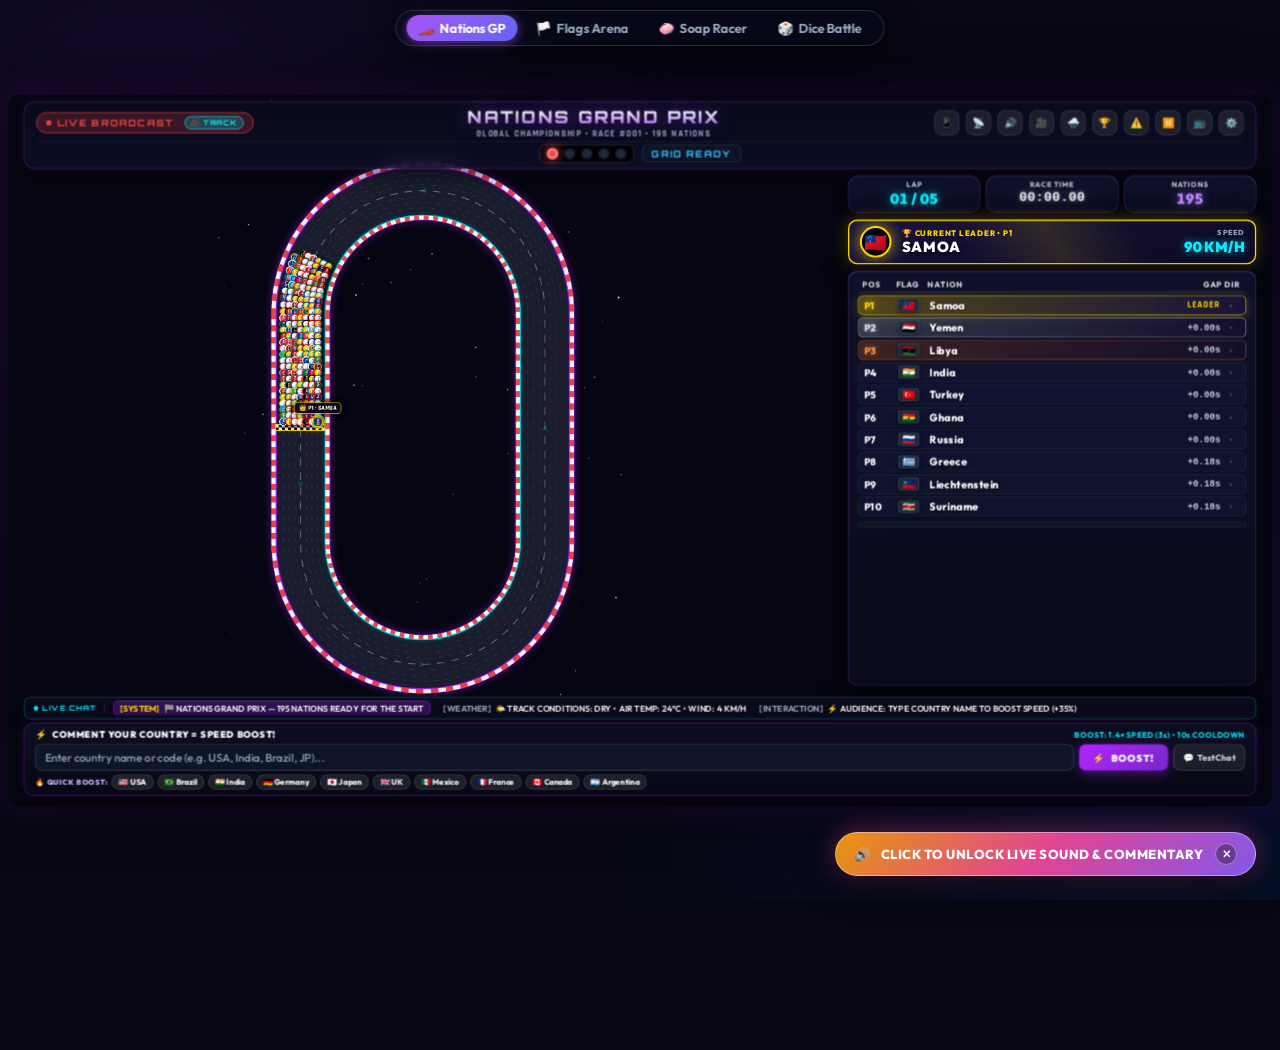
==== commit 946e1fd3: "Calibrate Nations Grand Prix lap speed to 30 seconds per round" ====
--- a/index.html
+++ b/index.html
@@ -2800,10 +2800,10 @@
       totalCountries: 195,
       laps: 5,
       trackScale: 1.0,
-      raceSpeedMultiplier: 1.0, // Speed profile (0.75 slow, 1.0 relaxed default, 1.45 fast)
-      baseSpeedMin: 160,
-      baseSpeedMax: 172,
-      speedVariation: 14,
+      raceSpeedMultiplier: 1.0, // Speed profile (0.75 slow, 1.0 relaxed 30s lap default, 1.45 fast)
+      baseSpeedMin: 83,
+      baseSpeedMax: 91,
+      speedVariation: 8,
       slipstreamStrength: 0.14,
       rubberBandStrength: 0.08,
       boostMultiplier: 1.35,
@@ -3599,11 +3599,11 @@
         this.aliases = data.aliases || [];
         this.index = index;
 
-        const baseMin = CONFIG.baseSpeedMin || 160;
-        const baseMax = CONFIG.baseSpeedMax || 172;
+        const baseMin = CONFIG.baseSpeedMin || 83;
+        const baseMax = CONFIG.baseSpeedMax || 91;
         this.baseSpeed = baseMin + Math.random() * (baseMax - baseMin);
         this.currentSpeed = this.baseSpeed;
-        this.speedVariationAmp = 12 + Math.random() * 8;
+        this.speedVariationAmp = 6 + Math.random() * 4;
         this.varFreq1 = 0.22 + Math.random() * 0.30;
         this.varFreq2 = 0.10 + Math.random() * 0.20;
         this.varPhase1 = Math.random() * Math.PI * 2;
@@ -3611,7 +3611,7 @@
 
         this.surgeFreq = 0.07 + Math.random() * 0.10;
         this.surgePhase = Math.random() * Math.PI * 2;
-        this.surgeAmp = 30 + Math.random() * 20;
+        this.surgeAmp = 15 + Math.random() * 10;
 
         this.progress = 0;
         this.laneOffset = 0;
@@ -3663,7 +3663,7 @@
         const mult = CONFIG.raceSpeedMultiplier || 1.0;
 
         if (this.finished) {
-          this.currentSpeed = Math.max(50 * mult, this.currentSpeed - dt * 45);
+          this.currentSpeed = Math.max(30 * mult, this.currentSpeed - dt * 30);
           this.progress += this.currentSpeed * dt;
           const pt = track.getTrackPoint(track.startFinishDist + this.progress, this.laneOffset);
           this.x = pt.x;
@@ -3690,13 +3690,13 @@
         // Peloton slipstream for trailing cars
         if (rankIndex > 0) {
           const distToLeader = Math.max(0, leaderProgress - this.progress);
-          const draftBonus = Math.min(45 * mult, distToLeader * 0.10);
+          const draftBonus = Math.min(24 * mult, distToLeader * 0.06);
           targetSpeed += draftBonus;
         }
 
         // Initial pack compression charge
         if (raceTime < 10.0 && this.progress < 0) {
-          targetSpeed += 45.0 * mult;
+          targetSpeed += 24.0 * mult;
         }
 
         if (raceTime < this.boostUntil) {
@@ -3704,7 +3704,7 @@
         }
 
         this.currentSpeed += (targetSpeed - this.currentSpeed) * Math.min(1, dt * 3.5);
-        this.currentSpeed = Math.max(85 * mult, Math.min(300 * mult, this.currentSpeed));
+        this.currentSpeed = Math.max(45 * mult, Math.min(180 * mult, this.currentSpeed));
 
         this.progress += this.currentSpeed * dt;
 
@@ -4592,7 +4592,7 @@
             fx.spawnWaterSpray(car);
           }
           if (this.safetyCarActive) {
-            car.currentSpeed = Math.min(115 * (CONFIG.raceSpeedMultiplier || 1.0), car.currentSpeed);
+            car.currentSpeed = Math.min(60 * (CONFIG.raceSpeedMultiplier || 1.0), car.currentSpeed);
           }
 
           if (!car.finished && car.progress >= totalDist) {
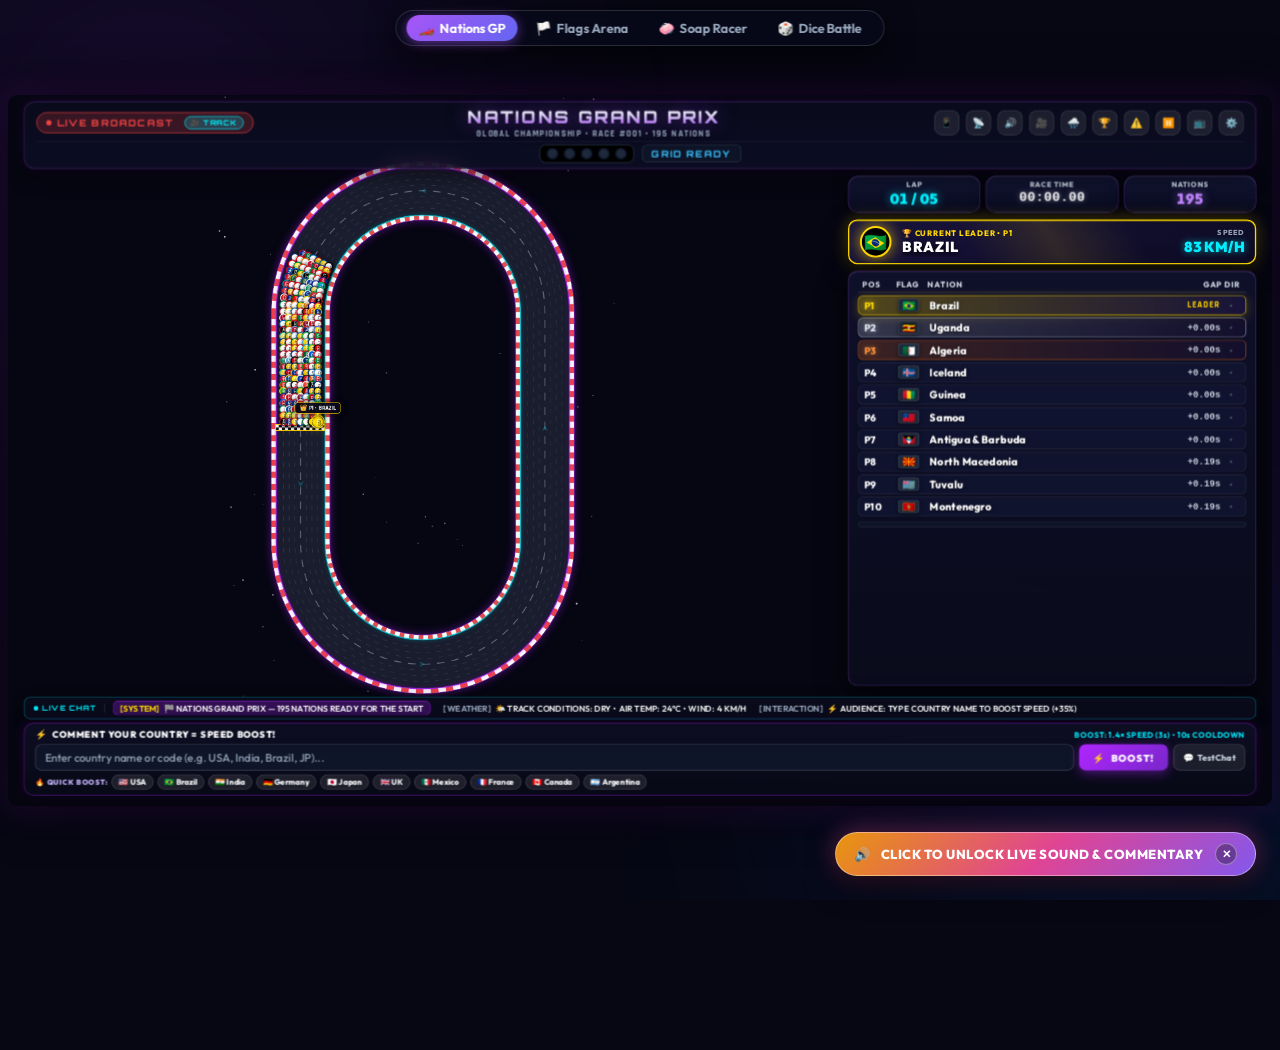
==== commit cb90d877: "Enlarge country flag balls on mobile views for improved visibility and flag clarity" ====
--- a/index.html
+++ b/index.html
@@ -4980,7 +4980,10 @@
       drawRacer(ctx, car) {
         const isLeader = (car === this.leader);
         const isBoosted = (this.raceTime < car.boostUntil);
-        const radius = isLeader ? 14 : 11;
+        // Larger flag ball size in mobile/portrait view for crystal-clear flag visibility
+        const baseRadius = this.isLandscape ? 11 : 16;
+        const leaderRadius = this.isLandscape ? 14 : 20;
+        const radius = isLeader ? leaderRadius : baseRadius;
 
         ctx.save();
         ctx.translate(car.x, car.y);
@@ -5048,7 +5051,8 @@
 
       drawLeaderFloatingTag(ctx, leader) {
         ctx.save();
-        const tagY = leader.y - 36;
+        const tagOffset = this.isLandscape ? 36 : 42;
+        const tagY = leader.y - tagOffset;
         const tagX = leader.x;
 
         ctx.translate(tagX, tagY);
